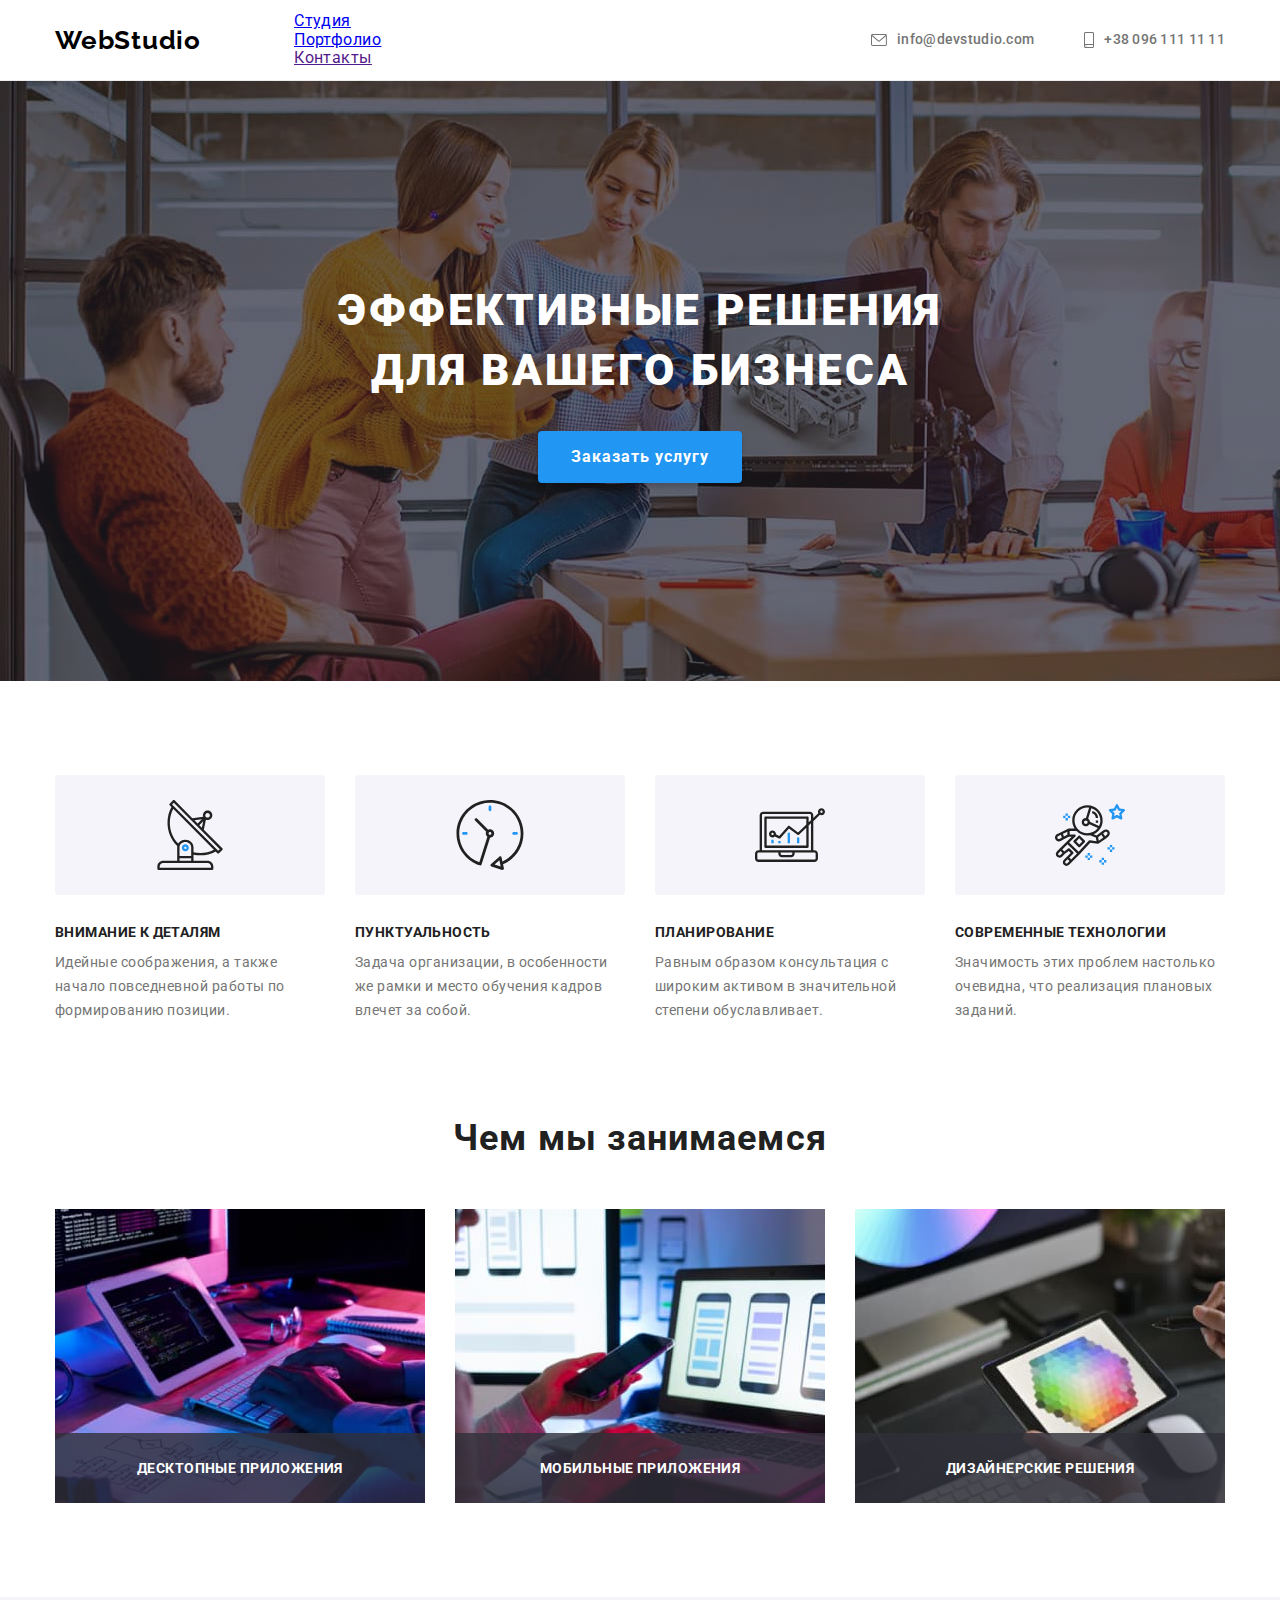
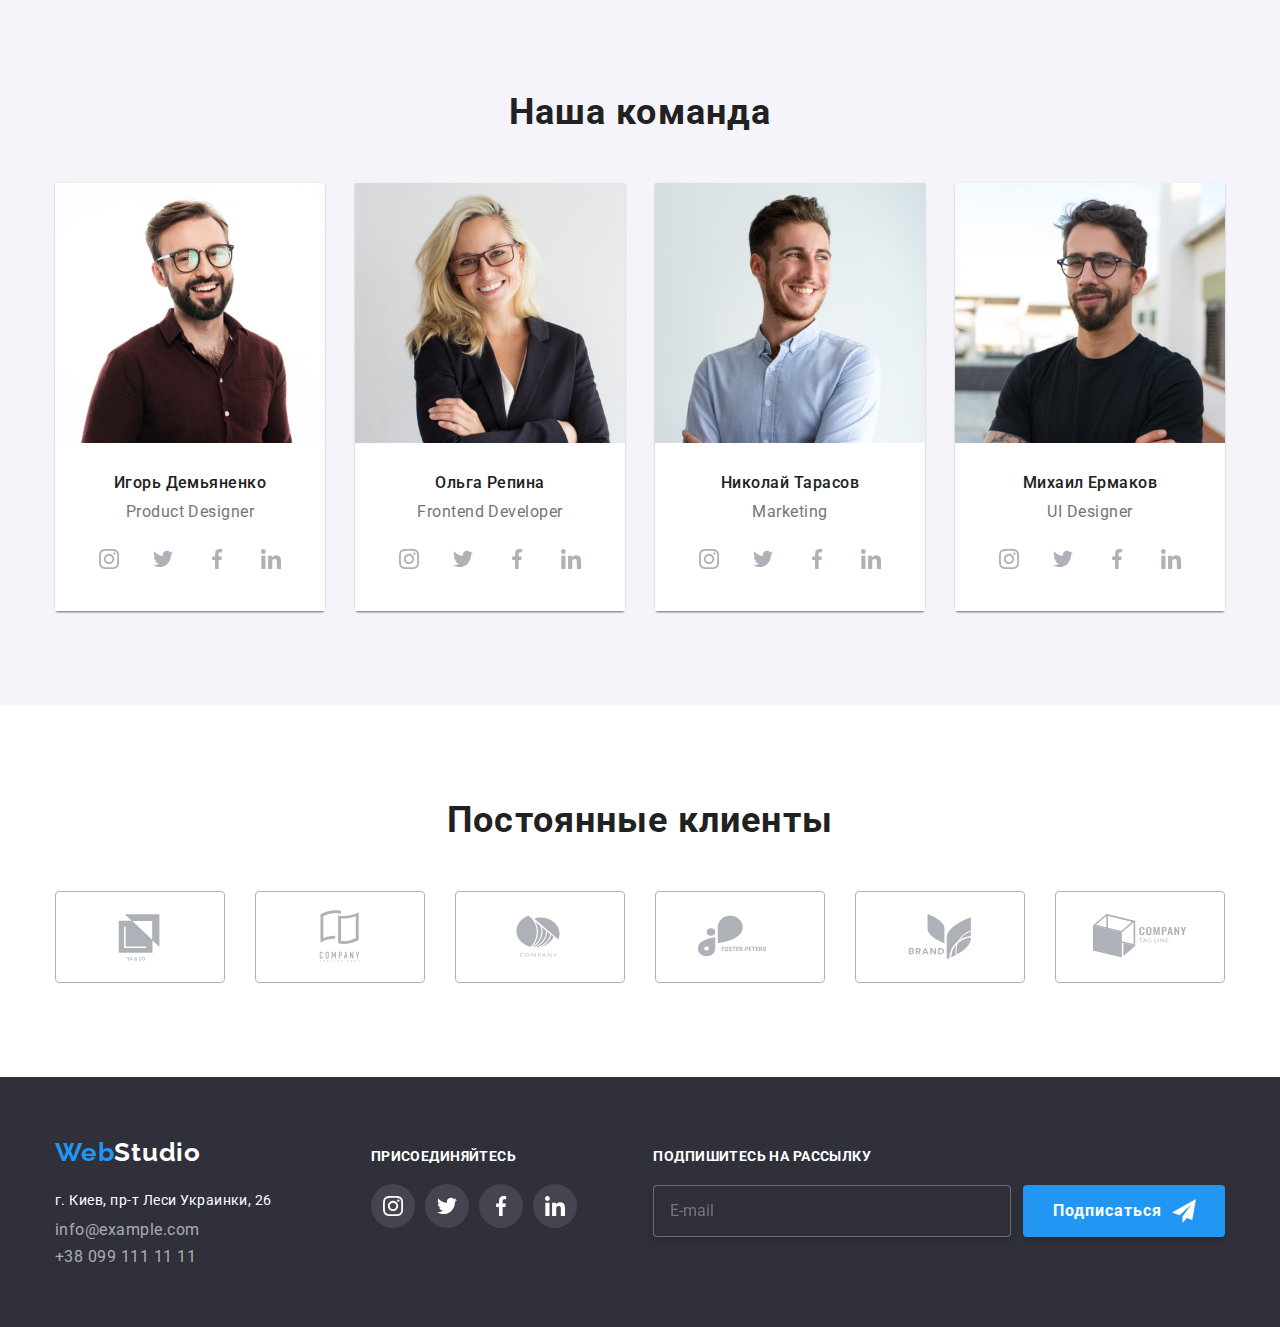
==== index.html @ 75024918 "adds BEM" ====
<!DOCTYPE html>
<html lang="ru">
<head>
    <meta charset="UTF-8">
    <meta http-equiv="X-UA-Compatible" content="IE=edge">
    <meta name="viewport" content="width=device-width, initial-scale=1.0">
    <title>Студия</title>
    <link rel="preconnect" href="https://fonts.gstatic.com">
    <link href="https://fonts.googleapis.com/css2?family=Raleway:wght@700&family=Roboto:wght@400;500;700;900&display=swap"
        rel="stylesheet">
    <link rel="stylesheet" href="https://cdnjs.cloudflare.com/ajax/libs/modern-normalize/1.0.0/modern-normalize.min.css">
    <link rel="stylesheet" href="./css/styles.css">
</head>
<body>
    <!--Header Section-->
    <header class="page-header"> 
        <div class="container page-header__content">
            <nav class="page-header__nav">
                <a href="/index.html" class="logo logo__text--black">Web<span class="page-header__logo">Studio</span></a>
                <ul class="list">
                    <li class="item">
                        <a href="./index.html" class="link current pseudo">Студия</a>
                    </li>
                    <li class="item">
                        <a href="./portfolio.html" class="link">Портфолио</a>
                    </li>
                    <li class="item">
                        <a href="" class="link">Контакты</a>
                    </li>
                </ul>
            </nav>
        
            <ul class="contact-list list">
                <li class="item">
                    <a href="mailto:info@devstudio.com" class="link email current">
                    <svg class="icon" width="16" height="12">
                        <use href="./images/icons/icons.svg#icon-envelope"></use>
                         </svg> info@devstudio.com</a></li>
                <li class="item"><a href="tel:+380961111111" class="link tel">
                    <svg class="icon" width="10" height="16">
                        <use href="./images/icons/icons.svg#icon-smartphone"></use>
                    </svg>+38 096 111 11 11</a></li>
            </ul>
        </div>
    </header>

    <!--Main content-->
    <main>
        <!--Hero Section-->
        <section class="hero">
            <div class="container">
                <h1 class="hero-title">Эффективные решения для вашего бизнеса</h1>
                <button data-modal-open type="button" class="button primary">Заказать услугу</button>
            </div>
        </section>

        <!--Features Section-->
        <section class="section">
            <div class="container">
            <h2 class="visually-hidden">Преимущества компании</h2>
                <ul class="list feature-list">
                    <li class="item">
                        <div class="icon-thumb">
                            <svg width="70" height="70">
                                <use href="./images/icons/icons.svg#icon-antenna"></use>
                            </svg>
                        </div>
                        <div class="feauture-description">
                            <h3 class="section-title feature">Внимание к деталям</h3>
                            <p class="review">Идейные соображения, а также начало повседневной работы по формированию позиции.</p>
                        </div>
                    </li>

                    <li class="item">
                        <div class="icon-thumb">
                            <svg width="70" height="70">
                                <use href="./images/icons/icons.svg#icon-clock"></use>
                            </svg>
                        </div>
                        <div class="feauture-description">
                        <h3 class="section-title feature">Пунктуальность</h3>
                        <p class="review">Задача организации, в особенности же рамки и место обучения кадров влечет за собой.</p>
                        </div>
                    </li>

                    <li class="item  ">
                        <div class="icon-thumb">
                            <svg width="70" height="70">
                                <use href="./images/icons/icons.svg#icon-diagram"></use>
                            </svg>
                        </div>
                        <div class="feauture-description">
                        <h3 class="section-title feature">Планирование</h3>
                        <p class="review">Равным образом консультация с широким активом в значительной степени обуславливает.</p>
                        </div>
                    </li>

                    <li class="item">
                        <div class="icon-thumb">
                            <svg width="70" height="70">
                                <use href="./images/icons/icons.svg#icon-astronaut"></use>
                            </svg>
                        </div>
                        <div class="feauture-description">
                        <h3 class="section-title feature">Современные технологии</h3>
                        <p class="review">Значимость этих проблем настолько очевидна, что реализация плановых заданий.</p>
                        </div>
                    </li>
                </ul>
            </div>
        </section>

         <!--Section - Чем мы занимаемся-->
        <section class="section section-no-padding">
            <div class="container">
            <h2 class="section-title second">Чем мы занимаемся</h2>
            <ul class="list work-list">

                <li class="picture work-list-thumb">
                   
                        <img src="./images/box1.jpg" alt="Ноутбук" width="370" height="294">
                        <p class="work-list-text">Десктопные приложения</p>
                                       
                </li>

                <li class="picture work-list-thumb">
                        <img src="./images/box2.jpg" alt="Телефон" width="370" height="294">
                        <p class="work-list-text">Мобильные приложения</p>
                </li>

                <li class="picture work-list-thumb">
                        <img src="./images/box3.jpg" alt="Планшет" width="370" height="294">
                        <p class="work-list-text">Дизайнерские решения</p>      
                </li>
            </ul>
            </div>
        </section>

        <!--Section - Наша команда --> 
        <section class="section section-team">
            <div class="container">
            <h2 class="section-title second">Наша команда</h2>
            <ul class="list team-list">
                <li class="item">
                    <img src="./images/img-pr-designer.jpg" alt="Продакт дизайнер" width="270" height="260">
                    <div class="team-card"> 
                        <h3 class="section-title member">Игорь Демьяненко</h3>
                        <p class="occupation-title">Product Designer</p>
                        <ul class="icons-list">
                            <li class="item">
                                <a href="" class="icon-link team-icon">
                                    <svg class="social-icon" width="20" height="20">
                                        <use href="./images/icons/icons.svg#icon-instagram"></use>
                                    </svg>
                                </a>
                            </li>
                            <li class="item">
                                <a href="" class="icon-link team-icon">
                                    <svg class="social-icon" width="20" height="20">
                                        <use href="./images/icons/icons.svg#icon-twitter"></use>
                                    </svg>
                                </a>
                            </li>
                            <li class="item">
                                <a href="" class="icon-link team-icon">
                                    <svg class="social-icon" width="20" height="20">
                                        <use href="./images/icons/icons.svg#icon-facebook"></use>
                                    </svg>
                                </a>
                            </li>
                            <li class="item">
                                <a href="" class="icon-link team-icon">
                                    <svg class="social-icon" width="20" height="20">
                                        <use href="./images/icons/icons.svg#icon-linkedin"></use>
                                    </svg>
                                </a>
                            </li>
                        </ul>
                    </div>
                </li>

                <li class="item">
                    <img src="./images/img-fr-developer.jpg" alt="Фронтенд разработчик" width="270" height="260">
                    <div class="team-card">
                    <h3 class="section-title member">Ольга Репина</h3>
                    <p class="occupation-title">Frontend Developer</p>
                    <ul class="icons-list">
                        <li class="item">
                            <a href="" class="icon-link team-icon">
                                <svg class="social-icon" width="20" height="20">
                                    <use href="./images/icons/icons.svg#icon-instagram"></use>
                                </svg>
                            </a>
                        </li>
                        <li class="item">
                            <a href="" class="icon-link team-icon">
                                <svg class="social-icon" width="20" height="20">
                                    <use href="./images/icons/icons.svg#icon-twitter"></use>
                                </svg>
                            </a>
                        </li>
                        <li class="item">
                            <a href="" class="icon-link team-icon">
                                <svg class="social-icon" width="20" height="20">
                                    <use href="./images/icons/icons.svg#icon-facebook"></use>
                                </svg>
                            </a>
                        </li>
                        <li class="item">
                            <a href="" class="icon-link team-icon">
                                <svg class="social-icon" width="20" height="20">
                                    <use href="./images/icons/icons.svg#icon-linkedin"></use>
                                </svg>
                            </a>
                        </li>
                    </ul>
                    </div>
                </li>

                <li class="item">
                    <img src="./images/img-marketing.jpg" alt="Маркетолог" width="270" height="260">
                    <div class="team-card">
                    <h3 class="section-title member">Николай Тарасов</h3>
                    <p class="occupation-title">Marketing</p>
                    <ul class="icons-list">
                        <li class="item">
                            <a href="" class="icon-link team-icon">
                                <svg class="social-icon" width="20" height="20">
                                    <use href="./images/icons/icons.svg#icon-instagram"></use>
                                </svg>
                            </a>
                        </li>
                        <li class="item">
                            <a href="" class="icon-link team-icon">
                                <svg class="social-icon" width="20" height="20">
                                    <use href="./images/icons/icons.svg#icon-twitter"></use>
                                </svg>
                            </a>
                        </li>
                        <li class="item">
                            <a href="" class="icon-link team-icon">
                                <svg class="social-icon" width="20" height="20">
                                    <use href="./images/icons/icons.svg#icon-facebook"></use>
                                </svg>
                            </a>
                        </li>
                        <li class="item">
                            <a href="" class="icon-link team-icon">
                                <svg class="social-icon" width="20" height="20">
                                    <use href="./images/icons/icons.svg#icon-linkedin"></use>
                                </svg>
                            </a>
                        </li>
                    </ul>
                    </div>
                </li>

                <li class="item">
                    <img src="./images/img-ui-designer.jpg" alt="Дизайнер интерфейса" width="270" height="260">
                    <div class="team-card">
                    <h3 class="section-title member">Михаил Ермаков</h3>
                    <p class="occupation-title">UI Designer</p>
                    <ul class="icons-list">
                        <li class="item">
                            <a href="" class="icon-link team-icon">
                                <svg class="social-icon" width="20" height="20">
                                    <use href="./images/icons/icons.svg#icon-instagram"></use>
                                </svg>
                            </a>
                        </li>
                        <li class="item">
                            <a href="" class="icon-link team-icon">
                                <svg class="social-icon" width="20" height="20">
                                    <use href="./images/icons/icons.svg#icon-twitter"></use>
                                </svg>
                            </a>
                        </li>
                        <li class="item">
                            <a href="" class="icon-link team-icon">
                                <svg class="social-icon" width="20" height="20">
                                    <use href="./images/icons/icons.svg#icon-facebook"></use>
                                </svg>
                            </a>
                        </li>
                        <li class="item">
                            <a href="" class="icon-link team-icon">
                                <svg class="social-icon" width="20" height="20">
                                    <use href="./images/icons/icons.svg#icon-linkedin"></use>
                                </svg>
                            </a>
                        </li>
                    </ul>
                    </div>
                </li>
            </ul>
            </div>
        </section>

        <!-- Section - Постоянные клиенты -->

        <section class="section">
            <div class="container">
                <h2 class="section-title second">Постоянные клиенты</h2>
                <ul class="clients-list">
                    <li class="item">
                        <a href="" class="link">
                            <svg class="" width="106" height="60">
                                <use href="./images/icons/icons.svg#icon-logo-1"></use>
                            </svg>
                        </a>
                    </li>

                    <li class="item">
                        <a href="" class="link">
                            <svg class="" width="106" height="60">
                                <use href="./images/icons/icons.svg#icon-logo-2"></use>
                            </svg>
                        </a>
                    </li>

                    <li class="item">
                        <a href="" class="link">
                            <svg class="" width="106" height="60">
                                <use href="./images/icons/icons.svg#icon-logo-3"></use>
                            </svg>
                        </a>
                    </li>

                    <li class="item">
                        <a href="" class="link">
                            <svg class="" width="106" height="60">
                                <use href="./images/icons/icons.svg#icon-logo-4"></use>
                            </svg>
                        </a>
                    </li>

                    <li class="item">
                        <a href="" class="link">
                            <svg class="" width="106" height="60">
                                <use href="./images/icons/icons.svg#icon-logo-5"></use>
                            </svg>
                        </a>
                    </li>

                    <li class="item">
                        <a href="" class="link">
                            <svg class="" width="106" height="60">
                                <use href="./images/icons/icons.svg#icon-logo-6"></use>
                            </svg>
                        </a>
                    </li>

                </ul>

            </div>
               
        </section>
    </main>

    <!--Футер-->
    <footer class="footer">
        <div class="container footer-box">
            <div>
        <a href="/index.html" class="logo">Web<span class="logo-footer">Studio</span></a>
    <!--Address-->
    <address class="address">
        <p class="address-text">г. Киев, пр-т Леси Украинки, 26</p>
        <ul class="address-list list">
          <li class="margin"><a href="mailto:info@example.com" class="link">info@example.com</a></li>
          <li><a href="tel:+38099111111" class="link">+38 099 111 11 11</a></li>
        </ul>
    </address>
             </div>
        <div class="footer-icons">
            <p class="text">присоединяйтесь</p>
            <ul class="icons-list">
                <li class="item">
                    <a href="" class="icon-link footer-icon">
                        <svg class="social-icon" width="20" height="20">
                            <use href="./images/icons/icons.svg#icon-instagram"></use>
                        </svg>
                    </a>
                </li>
                <li class="item">
                    <a href="" class="icon-link footer-icon">
                        <svg class="social-icon" width="20" height="20">
                            <use href="./images/icons/icons.svg#icon-twitter"></use>
                        </svg>
                    </a>
                </li>
                <li class="item">
                    <a href="" class="icon-link footer-icon">
                        <svg class="social-icon" width="20" height="20">
                            <use href="./images/icons/icons.svg#icon-facebook"></use>
                        </svg>
                    </a>
                </li>
                <li class="item">
                    <a href="" class="icon-link footer-icon">
                        <svg class="social-icon" width="20" height="20">
                            <use href="./images/icons/icons.svg#icon-linkedin"></use>
                        </svg>
                    </a>
                </li>
            </ul>
        </div>
        <div class="footer-form-box">
            <b class="title">Подпишитесь на рассылку</b>
            <div class="footer-form-field">
                <input type="email" name="email" id="email" placeholder="E-mail">
                
                <button type="submit" class="button btn-footer">Подписаться</button>
            </div>
        </div>
    </div>
    </footer>
    
    <!-- BACKDROP - Модальне вікно-->
        <div class="backdrop is-hidden" data-modal>
            <div class="modal">
                <!-- CLOSE- BUTTON -->
                <button data-modal-close class="btn-icon">
                <svg class="cross-icon" width="11" height="11">
                    <use href="./images/icons/icons.svg#icon-cross"></use>
                </svg>
                </button>

                <!-- FORM -->
                <form class="form">
                    <b class="form-title">Оставьте свои данные, мы вам перезвоним</b>
                    <div class="form-field">
                        <label class="form-label" for="name">Имя</label>
                        <input type="text" name="name" id="name" required minlength="3">
                        <svg class="form-icon" width="18" height="18">
                            <use href="./images/icons/icons.svg#icon-person-black"></use>
                        </svg>
                    </div>
                    <div class="form-field">
                        <label for="tel">Телефон</label>
                        <input type="tel" name="tel" id="tel" required>
                        <svg class="form-icon" width="18" height="18">
                            <use href="./images/icons/icons.svg#icon-phone-black"></use>
                        </svg>
                    </div>
                    <div class="form-field">
                        <label for="mail">Почта</label>
                        <input type="email" name="mail" id="mail">
                        <svg class="form-icon" width="18" height="18">
                            <use href="./images/icons/icons.svg#icon-email-black"></use>
                        </svg>
                    </div>
                    <div class="textarea-field">
                        <label for="comment">Комментарий</label>
                        <textarea name="comment" id="comment" cols="30" rows="10" placeholder="Введите текст"></textarea>
                    </div>
    
                        <label for="policy" class="policy-field">
                            <input class="check-input" type="checkbox" name="policy" id="policy">
                            <span class="icon"></span>
                            Соглашаюсь с рассылкой и принимаю<a href="" class="policy-link">Условия договора</a>
                        </label>
                    
                    <button type="submit" class="button form-button">Отправить</button>
                </form>
              
            </div>
        </div>
        
        <script src="./js/modal.js"></script>
</body>
</html>
---- css/styles.css ----
:root {
  --primary-text-color: #757575;
  --title-text-color: #212121;
  --accent-color: #2196f3;
  --primary-black-color: #000000;
  --primary-white-color: #ffffff;
  --address-link-color: rgba(255, 255, 255, 0.6);
  --hero-footer-bgr-color: #2f303a;
  --button-bgr-color: #f5f4fa;
  --header-line-color: #ececec;
  --border-color: #eeeeee;
  --social-icons-color: #afb1b8;
  --footer-icons-bgr: rgba(255, 255, 255, 0.1);
  --modal-button-hover: #188ce8;
  --textarea-color: rgba(117, 117, 117, 0.5);
  --input-textarea-border: rgba(33, 33, 33, 0.2);
  --button-shadow: rgba(0, 0, 0, 0.15);
  --card-set-gap: 30px;
  --time-cubic: 250ms cubic-bezier(0.4, 0, 0.2, 1);
}

/* УТИЛИТЫ */
.list {
  padding: 0;
  margin: 0;
  list-style: none;
}

h1,
h2,
h3,
h4,
h5,
h6,
p {
  margin: 0;
}

body {
  background-color: var(--primary-white-color);
  color: var(--primary-text-color);

  font-family: Roboto, sans-serif;
  letter-spacing: 0.03em;
}

.container {
  width: 1200px;
  padding-left: 15px;
  padding-right: 15px;
  margin: 0 auto;
}

/* СЕКЦИИ */

.section {
  padding-top: 94px;
  padding-bottom: 94px;
}

.section-title {
  color: var(--title-text-color);
  letter-spacing: 0.03em;
}
.section-title.second {
  font-size: 36px;
  line-height: 1.17;
  text-align: center;
  margin-bottom: 50px;
}

/* SOCIAL ICONS GENERAL */
.icons-list {
  list-style: none;
  padding: 0;
  margin: 0;

  display: flex;
  width: 206px;
  justify-content: center;
  text-align: center;
}

.icons-list .item {
  width: 44px;
  height: 44px;
}
.icons-list .item:not(:last-child) {
  margin-right: 10px;
}

.icon-link {
  text-decoration: none;
  display: flex;
  width: 100%;
  height: 100%;
  border-radius: 50%;
  align-items: center;
  justify-content: center;
}

/* СЕКЦИЯ HEADER */
.page-header {
  border-bottom: 1px solid var(--header-line-color);
}

.page-header__content {
  display: flex;
  justify-content: space-between;
  align-items: center;
  background-color: var(--primary-white-color);
}

/* LOGO */
.logo {
  color: var(--accent-color);
  font-family: Raleway, sans-serif;
  font-style: normal;
  font-weight: 700;
  font-size: 26px;
  line-height: 1.19;
  letter-spacing: 0.03em;
  text-decoration: none;

  margin-right: 93px;

  transition: color var(--time-cubic);
}
.page-header__logo {
  padding-top: 24px;
  padding-bottom: 25px;
}

.logo__text--black {
  color: var(--primary-black-color);

  transition: color var(--time-cubic);
}
.logo:hover,
.logo:focus,
.logo__text--black:hover,
.logo__text--black:focus {
  color: var(--accent-color);
}

/* СЕКЦИЯ SITE NAVIGATION */

.page-header__nav {
  display: flex;
  align-items: center;
}
.site-nav__item:not(:last-child) {
  margin-right: 50px;
}
.site-nav__link {
  display: block;
  padding-top: 32px;
  padding-bottom: 32px;
  color: var(--title-text-color);
  font-style: normal;
  font-weight: 500;
  font-size: 14px;
  line-height: 1.14;
  letter-spacing: 0.02em;
  text-decoration: none;

  transition: color var(--time-cubic);
}

.site-nav__link:hover,
.site-nav__link:focus {
  color: var(--accent-color);
}

.site-nav__link--current {
  position: relative;
  color: var(--accent-color);
}

.page-header__pseudo::after {
  content: '';
  position: absolute;
  background-image: url(../images/icons/hover.svg);
  width: 100%;
  height: 4px;
  left: 0;
  bottom: 0;
  background-size: cover;
  background-repeat: no-repeat;
  border-radius: 2px;
}

/* CONTACTS */
.contact-list {
  display: flex;
  align-items: center;
}
.contact-list .item:not(:last-child) {
  margin-right: 50px;
  margin-left: auto;
}
.contact-list .link {
  display: flex;
  align-items: center;

  padding-top: 32px;
  padding-bottom: 32px;
}

.contact-list .tel,
.contact-list .email {
  color: inherit;

  font-weight: 500;
  font-size: 14px;
  line-height: 1.14;
  letter-spacing: 0.02em;
  text-decoration: none;

  transition: color var(--time-cubic);
}
.icon {
  fill: currentColor;
  margin-right: 10px;
}

.email:hover,
.email:focus,
.email:active,
.tel:hover,
.tel:focus {
  color: var(--accent-color);
}

/* MAIN CONTENT PAGE */
/* HERO */
.hero {
  max-width: 1600px;
  height: 600px;

  margin-right: auto;
  margin-left: auto;
  padding-top: 200px;
  padding-bottom: 200px;

  background-color: var(--hero-footer-bgr-color);
  background-image: linear-gradient(to right, rgba(47, 48, 58, 0.4), rgba(47, 48, 58, 0.4)),
    url('../images/hero-img.jpg');
  background-size: cover;
}

.hero-title {
  max-width: 696px;
  margin-top: 0;
  margin-bottom: 30px;
  margin-left: auto;
  margin-right: auto;

  color: var(--primary-white-color);
  font-weight: 900;
  font-size: 44px;
  line-height: 1.36;

  text-align: center;
  letter-spacing: 0.06em;
  text-transform: uppercase;
}

.button {
  color: var(--title-text-color);
  background-color: var(--button-bgr-color);

  font-family: Roboto, sans-serif;
  font-size: 16px;
  text-align: center;

  border: 1px solid transparent;
  border-radius: 4px;
  cursor: pointer;

  margin: 0 auto;

  transition: color var(--time-cubic), background-color var(--time-cubic);
}

.button:hover,
.button:focus,
.button:active {
  color: var(--primary-white-color);
  background-color: var(--accent-color);
}

.button.primary {
  background-color: var(--accent-color);
  color: var(--primary-white-color);
  font-weight: 700;
  line-height: 1.87;
  letter-spacing: 0.06em;
  display: block;

  min-width: 200px;
  padding: 10px 32px;
  box-sizing: border-box;
  box-shadow: 0px 4px 4px var(--button-shadow);
}

/* FEATURE SECTION */
.visually-hidden {
  position: absolute;
  width: 1px;
  height: 1px;
  margin: -1px;
  border: 0;
  padding: 0;

  white-space: nowrap;
  clip-path: inset(100%);
  clip: rect(0 0 0 0);
  overflow: hidden;
}
.feauture-description {
  margin-top: var(--card-set-gap);
}

.feature-list {
  display: flex;
}
.feature-list > .item {
  flex-basis: calc((100%-90px) / 4);
}

.feature-list .item:not(:last-child) {
  margin-right: 30px;
}

.section-title.feature {
  margin-bottom: 10px;

  font-size: 14px;
  line-height: 1.14;
  text-transform: uppercase;
}
.review {
  font-size: 14px;
  line-height: 1.71;
}
/* Иконки */
.feature-list .icon-thumb {
  display: flex;
  justify-content: center;
  align-items: center;

  width: 270px;
  height: 120px;

  background: var(--button-bgr-color);
  border-radius: 4px;
}

/* СЕКЦИЯ - ЧЕМ МЫ ЗАНИМАЕМСЯ */
.section-no-padding {
  padding-top: 0;
}
.work-list {
  display: flex;
}
.work-list img {
  display: block;
}
.work-list > .picture:not(:last-child) {
  margin-right: var(--card-set-gap);
}

/* Позиціонування на img */
.work-list-thumb {
  position: relative;

  width: 370px;
  height: auto;

  display: flex;
}
.work-list-text {
  position: absolute;
  bottom: 0;
  padding-top: 27px;
  padding-bottom: 27px;

  width: 100%;
  display: flex;
  justify-content: center;
  align-items: center;
  text-align: center;

  font-weight: 700;
  font-size: 14px;
  line-height: 1.142;
  letter-spacing: 0.03em;
  text-transform: uppercase;
  background-color: rgba(47, 48, 58, 0.8);
  color: var(--primary-white-color);
}

/* СЕКЦИЯ НАША КОМАНДА */
.section-team {
  background-color: var(--button-bgr-color);
}
.team-list {
  display: flex;
}
.team-list > .item {
  width: calc((100%-90px) / 4);

  box-shadow: 0px 1px 3px rgba(0, 0, 0, 0.12), 0px 1px 1px rgba(0, 0, 0, 0.14),
    0px 2px 1px rgba(0, 0, 0, 0.2);
  border-radius: 0px 0px 4px 4px;
}

.team-card {
  padding-top: var(--card-set-gap);
  padding-bottom: var(--card-set-gap);
  padding-left: 32px;
  padding-right: 32px;

  background-color: var(--primary-white-color);
}
.team-list {
  /* background-color: var(--primary-white-color); */
}
.team-list > .item:not(:last-child) {
  margin-right: var(--card-set-gap);
}

.team-list img {
  display: block;
}

.section-title.member {
  font-weight: 500;
  font-size: 16px;
  line-height: 1.187;
  text-align: center;
  margin-bottom: 10px;
}

.occupation-title {
  font-size: 16px;
  line-height: 1.187;
  text-align: center;
  margin-bottom: 16px;
}

/* Иконки */
.team-icon {
  background-color: var(--primary-white-color);
  color: var(--social-icons-color);
}

.social-icon {
  fill: currentColor;
}

.icon-link {
  transition: color var(--time-cubic), background-color var(--time-cubic);
}
.icon-link:hover,
.icon-link:focus {
  background-color: var(--accent-color);
  color: var(--primary-white-color);
}

/* СЕКЦИЯ ПОСТОЯННЫЕ КЛИЕНТИ  */

.clients-list {
  list-style: none;
  padding: 0;
  margin: 0;
  display: flex;
  justify-content: center;
}
.clients-list .item {
  width: 170px;
  height: 92px;

  color: var(--social-icons-color);
}
.clients-list .item:not(:last-child) {
  margin-right: var(--card-set-gap);
}
.clients-list .link {
  display: flex;
  justify-content: center;
  align-items: center;

  width: 100%;
  height: 100%;

  fill: var(--social-icons-color);

  border: 1px solid var(--social-icons-color);
  border-radius: 4px;

  transition: fill var(--time-cubic), border var(--time-cubic);
}
.clients-list .link:hover,
.clients-list .link:focus {
  fill: var(--accent-color);
  border: 1px solid var(--accent-color);
}

/* FOOTER */
.footer {
  padding-top: 60px;
  padding-bottom: 60px;

  background-color: var(--hero-footer-bgr-color);
}

.footer-box {
  display: flex;
  align-items: baseline;
  justify-content: space-between;
}

.logo-footer {
  color: var(--primary-white-color);

  transition: color var(--time-cubic);
}
.logo-footer:hover,
.logo-footer:focus {
  color: var(--accent-color);
}

.address {
  margin-top: 20px;

  font-style: inherit;
  font-weight: 400;
}
.address-text {
  margin-bottom: 9px;

  color: var(--primary-white-color);
  font-size: 14px;
  line-height: 24px;
}
.address-list > .margin {
  margin-bottom: 9px;
}
.address-list .link {
  color: var(--address-link-color);
  text-decoration: none;

  transition: color var(--time-cubic);
}
.address-list .link:hover,
.address-list .link:focus {
  color: var(--accent-color);
}

/* Иконки */

.footer-icons .text {
  margin-bottom: 20px;
  font-family: inherit;
  font-style: inherit;
  font-weight: 700;
  font-size: 14px;
  line-height: 1.143;
  letter-spacing: 0.03em;
  text-transform: uppercase;

  color: var(--primary-white-color);
}
.icons-list .footer-icon {
  background-color: var(--footer-icons-bgr);
  color: var(--primary-white-color);
}

.social-icon {
  fill: currentColor;
}
.icon-link:hover,
.icon-link:focus {
  background-color: var(--accent-color);
  color: var(--primary-white-color);
}

/* FORM FOOTER*/
.footer-form-box {
  display: flex;
  flex-direction: column;
}

.footer-form-field {
  display: flex;
}

.footer-form-box .title {
  margin-bottom: 20px;

  font-weight: 700;
  font-size: 14px;
  line-height: 1.14;
  letter-spacing: 0.03em;
  text-transform: uppercase;

  color: var(--primary-white-color);
}
.footer-form-field input {
  width: 358px;
  padding-top: 15px;
  padding-bottom: 15px;
  padding-left: 16px;
  margin-right: 12px;

  border: 1px solid rgba(255, 255, 255, 0.3);
  box-sizing: border-box;
  filter: drop-shadow(0px 4px 4px var(--button-shadow));
  border-radius: 4px;

  background-color: var(--hero-footer-bgr-color);
  color: var(--primary-white-color);
}

.btn-footer {
  min-width: 200px;
  padding: 10px 28px 10px 29px;
  align-self: center;

  display: flex;
  align-items: center;

  background: var(--accent-color);
  box-shadow: 0px 4px 4px var(--button-shadow);

  font-weight: 700;
  line-height: 1.875;
  /* identical to box height, or 187% */
  letter-spacing: 0.06em;

  color: var(--primary-white-color);
}

.btn-footer::after {
  content: '';
  display: inline-block;
  width: 24px;
  height: 24px;

  margin-left: 10px;

  background-image: url(../images/icons/icon-send.svg);
}

/* Modal window */
.backdrop {
  position: fixed;
  top: 0;
  left: 0;

  width: 100%;
  height: 100%;

  background: rgba(0, 0, 0, 0.2);

  transition: opacity var(--time-cubic), visibility var(--time-cubic);
}

.backdrop.is-hidden {
  visibility: hidden;
  opacity: 0;
  pointer-events: none;

  transition: opacity var(--time-cubic), visibility var(--time-cubic);
}

.backdrop.is-hidden .modal {
  transform: translate(-50%, -50%) scale(0.9);
  transition: transform var(--time-cubic);
}
.modal {
  position: absolute;
  top: 50%;
  left: 50%;

  min-height: 581px;
  min-width: 528px;
  padding: 40px;

  background: var(--primary-white-color);
  box-shadow: 0px 1px 3px rgba(0, 0, 0, 0.12), 0px 1px 1px rgba(0, 0, 0, 0.14),
    0px 2px 1px rgba(0, 0, 0, 0.2);
  border-radius: 4px;

  transform: translate(-50%, -50%) scale(1);
  transition: transform var(--time-cubic);
}

.btn-icon {
  position: absolute;
  right: 14px;
  top: 14px;

  display: flex;
  align-items: center;
  justify-content: center;
  padding: 6px;

  width: 30px;
  height: 30px;
  border-radius: 50%;
  border: 1px solid rgba(0, 0, 0, 0.1);

  background-color: var(--primary-white-color);
  color: var(--primary-black-color);

  cursor: pointer;

  transition: color var(--time-cubic);
}
.btn-icon:hover,
.btn-icon:focus {
  color: var(--accent-color);
}
.cross-icon {
  fill: currentColor;
}

/* ФОРМА В МОДАЛЦІ */
.form {
  width: 448px;
}
.form-title {
  display: inline-block;
  margin-bottom: 12px;

  font-size: 20px;
  line-height: 1.15;
  text-align: center;
  letter-spacing: 0.03em;

  color: var(--title-text-color);
}
.form-field {
  position: relative;
  display: flex;
  flex-direction: column;
  margin-bottom: 10px;
}

.form label {
  margin-bottom: 4px;

  font-size: 12px;
  line-height: 1.166;
  /* identical to box height */

  letter-spacing: 0.01em;

  color: var(--primary-text-color);
}
.form input {
  padding: 11px 0 11px 42px;
  border: 1px solid var(--input-textarea-border);
  border-radius: 4px;

  transition: border-color var(--time-cubic);
}

.form-field input:focus,
.textarea-field textarea:focus {
  outline: none;
  border-color: var(--accent-color);
}

.form-field:focus-within > .form-icon {
  fill: var(--accent-color);
}
.form .form-icon {
  position: absolute;
  top: 50%;
  left: 12px;

  transition: fill var(--time-cubic);
}

/* FORM TEXTAREA */
.form .textarea-field {
  display: flex;
  flex-direction: column;
}
.form textarea {
  resize: none;
  padding: 12px 16px;
  margin-bottom: 20px;

  border: 1px solid var(--input-textarea-border);
  border-radius: 4px;

  transition: border-color var(--time-cubic);
}
.textarea-field textarea::placeholder {
  font-size: 12px;
  line-height: 1.166;
  letter-spacing: 0.01em;
  color: var(--textarea-color);
}
/* FORM CHECKBOX POLICY*/
.form .policy-field {
  display: inline-flex;
  flex-direction: row;
  align-items: center;
  justify-content: center;
  margin-bottom: 30px;

  font-size: 14px;
  line-height: 1.71;
  /* identical to box height, or 171% */
  letter-spacing: 0.03em;

  cursor: pointer;

  color: var(--primary-text-color);
}

/* checkbox mark */
.policy-field .icon {
  width: 16px;
  height: 15px;
  border: 1px solid var(--title-text-color);
  border-radius: 2px;

  transition: border-color var(--time-cubic), background-color var(--time-cubic);
}

.policy-field .check-input {
  position: absolute;
  width: 1px;
  height: 1px;
  margin: -1px;
  border: 0;
  padding: 0;

  white-space: nowrap;
  clip-path: inset(100%);
  clip: rect(0 0 0 0);
  overflow: hidden;
}
.check-input:checked + .icon {
  background-color: var(--accent-color);
  background-image: url(../images/icons/icon-check.svg);
  background-size: contain;
  background-origin: border-box;
  border-color: transparent;
}

.policy-field:focus-within > .icon {
  border-color: var(--accent-color);
}

.form .policy-link {
  color: var(--accent-color);
  margin-left: 4px;
}

/* FORM BUTTON */
.form .form-button {
  display: flex;
  min-width: 200px;
  padding: 10px 55px 10px 56px;

  box-shadow: 0px 4px 4px var(--button-shadow);

  background-color: var(--accent-color);
  color: var(--primary-white-color);

  font-weight: 700;
  font-size: 16px;
  line-height: 1.87;
  /* identical to box height, or 187% */

  letter-spacing: 0.06em;

  transition: background-color var(--time-cubic);
}

.form-button:hover,
.form-button:focus {
  background-color: var(--modal-button-hover);
}

/*  PAGE ПОРТФОЛИО*/

/* BUTTON-FILTERS */
.filter-buttons {
  min-width: 611px;
  display: flex;
  justify-content: center;

  margin-bottom: 50px;
}
.filter-buttons > .margin:not(:last-child) {
  margin-right: 8px;
}
.filter-buttons .accent {
  background-color: var(--accent-color);
  color: var(--primary-white-color);
}

.button.secondary {
  padding: 6px 22px;

  font-weight: 500;
  line-height: 1.62;
  letter-spacing: 0.03em;

  transition: color var(--time-cubic), background-color var(--time-cubic),
    box-shadow var(--time-cubic);
}

.filter-buttons .secondary:hover,
.filter-buttons .secondary:focus {
  color: var(--primary-white-color);
  background-color: var(--accent-color);

  box-shadow: 0px 3px 1px rgba(0, 0, 0, 0.1), 0px 1px 2px rgba(0, 0, 0, 0.08),
    0px 2px 2px rgba(0, 0, 0, 0.12);
}

/* PORTFOLIO CARDS */
.card .card-link {
  text-decoration: none;
  display: block;

  width: 370px;
  height: 100%;

  transition: box-shadow var(--time-cubic);
}

.card {
  background: var(--primary-white-color);
}

.cards-set img {
  display: block;
  max-width: 100%;
  height: auto;
}
.cards-set {
  display: flex;
  flex-wrap: wrap;

  margin-top: calc(-1 * var(--card-set-gap));
  margin-left: calc(-1 * var(--card-set-gap));
}

.cards-set > .card {
  margin-top: var(--card-set-gap);
  margin-left: var(--card-set-gap);
  flex-basis: calc(100% / 3) - var(--card-set-gap);
}
.card-box {
  padding: 20px 24px;

  border: 1px solid var(--border-color);
}
.card-title {
  margin-bottom: 4px;
  color: var(--title-text-color);
  font-size: 18px;
  line-height: 2;
  letter-spacing: 0.06em;
}
.card .description {
  font-size: 16px;
  line-height: 1.87;
  color: var(--primary-text-color);
}
.cards-set .card-link:hover,
.cards-set .card-link:focus {
  box-shadow: 0px 1px 1px rgba(0, 0, 0, 0.12), 0px 4px 4px rgba(0, 0, 0, 0.06),
    1px 4px 6px rgba(0, 0, 0, 0.16);
}

/* Позиціонування Card-set при HOVER*/
.card-actions {
  position: relative;
  overflow: hidden;

  width: 370px;
  height: 294px;
}

.text-hover {
  position: absolute;
  width: 100%;
  color: var(--primary-white-color);

  padding: 63px 24px;

  top: 50%;
  left: 50%;
  transform: translate(-50%, -50%);
  display: flex;
  width: 100%;

  font-size: 18px;
  line-height: 1.56;
  /* or 156% */
  letter-spacing: 0.03em;
  opacity: 0;
}

.card-hover:hover .text-hover,
.card-hover:focus .text-hover {
  opacity: 1;
}

.card-overlay {
  position: absolute;
  top: 0;
  left: 0;
  width: 100%;
  height: 100%;
  background-color: rgba(33, 150, 243, 0.9);

  transform: translateY(+100%);
  transition: transform var(--time-cubic);

  opacity: 0;
}

.card-hover:hover .card-overlay,
.card-hover:focus .card-overlay {
  transform: translate(0);
  opacity: 1;
}
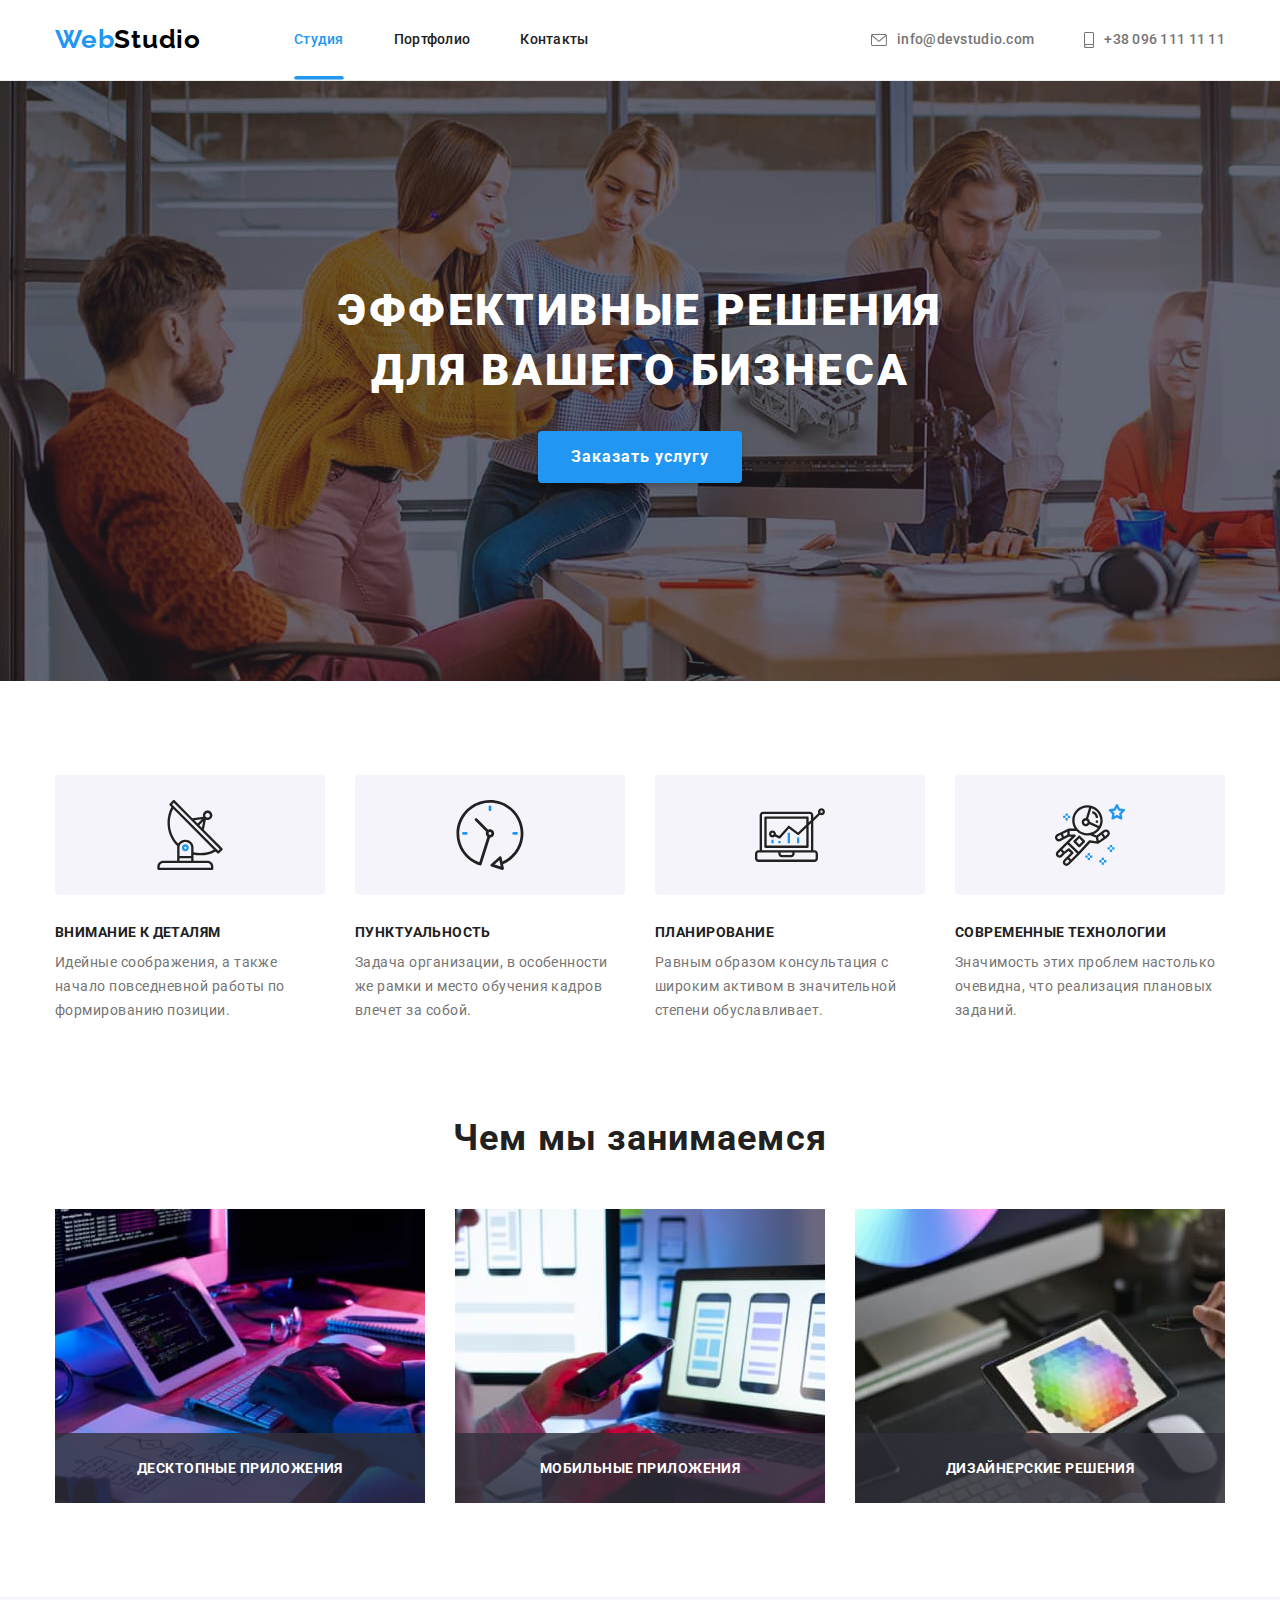
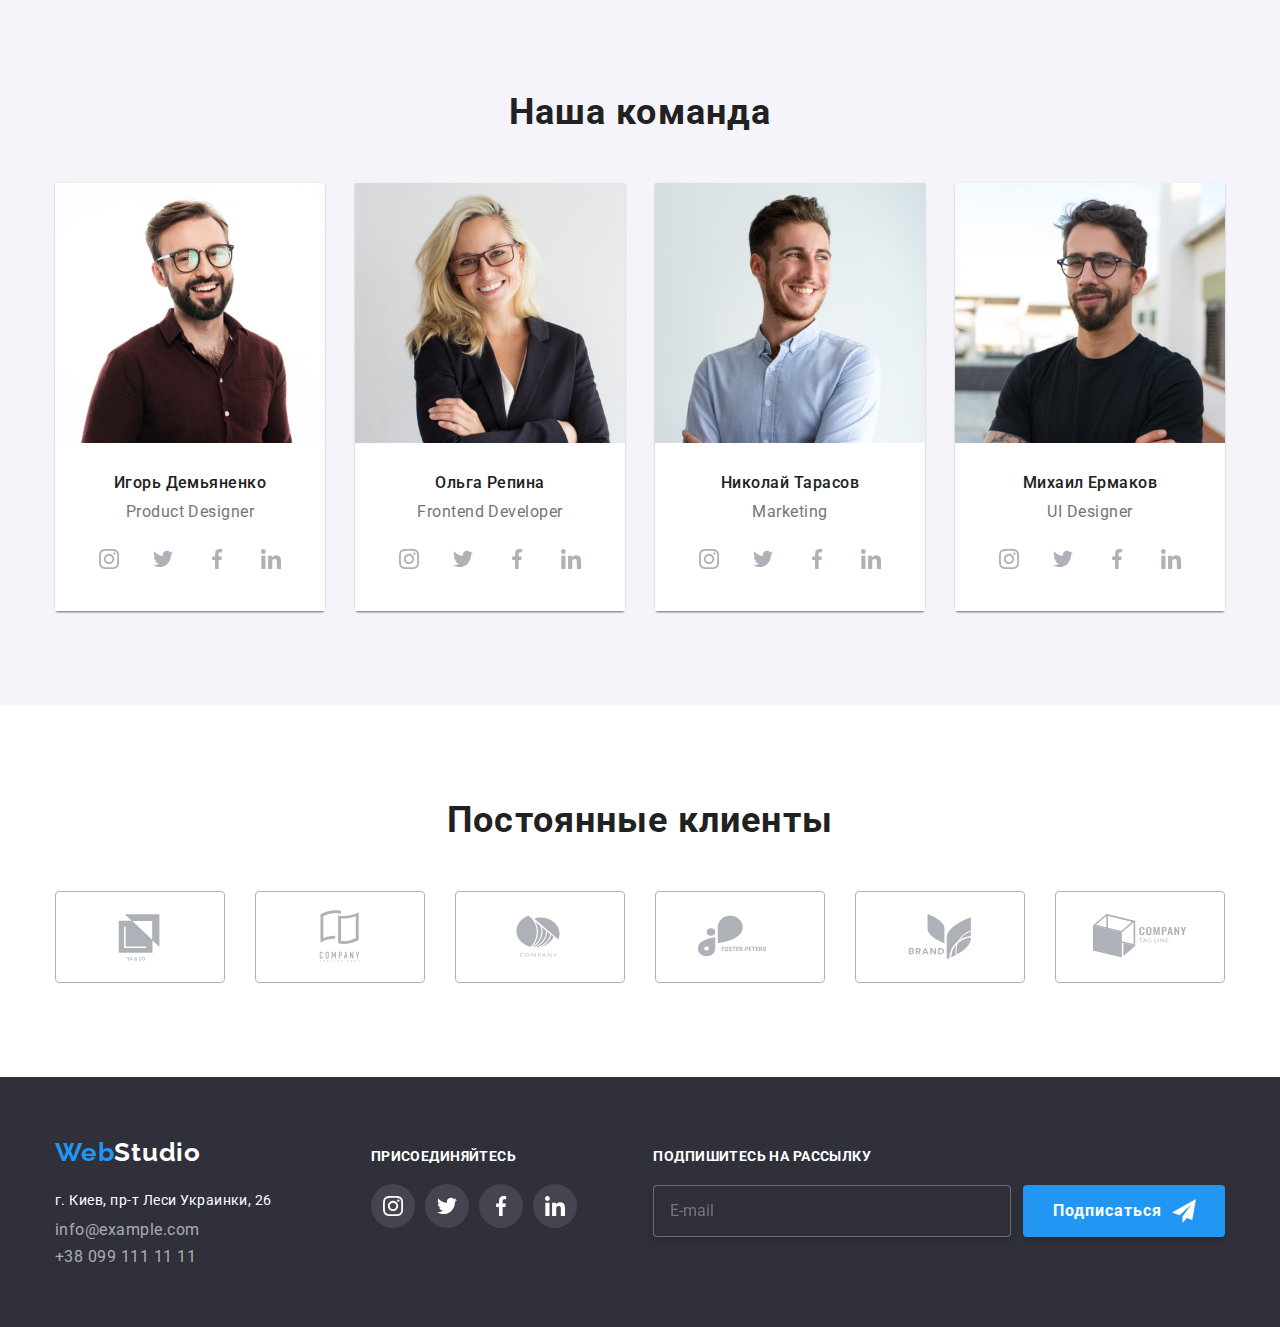
==== commit 3cf9692e: "Makes changes in HTML according to BEM" ====
--- a/index.html
+++ b/index.html
@@ -15,17 +15,17 @@
     <!--Header Section-->
     <header class="page-header"> 
         <div class="container page-header__content">
-            <nav class="page-header__nav">
-                <a href="/index.html" class="logo logo__text--black">Web<span class="page-header__logo">Studio</span></a>
-                <ul class="list">
-                    <li class="item">
-                        <a href="./index.html" class="link current pseudo">Студия</a>
-                    </li>
-                    <li class="item">
-                        <a href="./portfolio.html" class="link">Портфолио</a>
-                    </li>
-                    <li class="item">
-                        <a href="" class="link">Контакты</a>
+            <nav class="header__nav">
+                <a href="/index.html" class="logo page-header__logo">Web<span class="logo__text--black">Studio</span></a>
+                <ul class="header__nav list">
+                    <li class="header-nav__item">
+                        <a href="./index.html" class="header-nav__link header-nav__link--current page-header__pseudo">Студия</a>
+                    </li>
+                    <li class="header-nav__item">
+                        <a href="./portfolio.html" class="header-nav__link">Портфолио</a>
+                    </li>
+                    <li class="header-nav__item">
+                        <a href="" class="header-nav__link">Контакты</a>
                     </li>
                 </ul>
             </nav>
--- a/css/styles.css
+++ b/css/styles.css
@@ -145,14 +145,14 @@
 
 /* СЕКЦИЯ SITE NAVIGATION */
 
-.page-header__nav {
+.header__nav {
   display: flex;
   align-items: center;
 }
-.site-nav__item:not(:last-child) {
+.header-nav__item:not(:last-child) {
   margin-right: 50px;
 }
-.site-nav__link {
+.header-nav__link {
   display: block;
   padding-top: 32px;
   padding-bottom: 32px;
@@ -167,12 +167,12 @@
   transition: color var(--time-cubic);
 }
 
-.site-nav__link:hover,
-.site-nav__link:focus {
+.header-nav__link:hover,
+.header-nav__link:focus {
   color: var(--accent-color);
 }
 
-.site-nav__link--current {
+.header-nav__link--current {
   position: relative;
   color: var(--accent-color);
 }
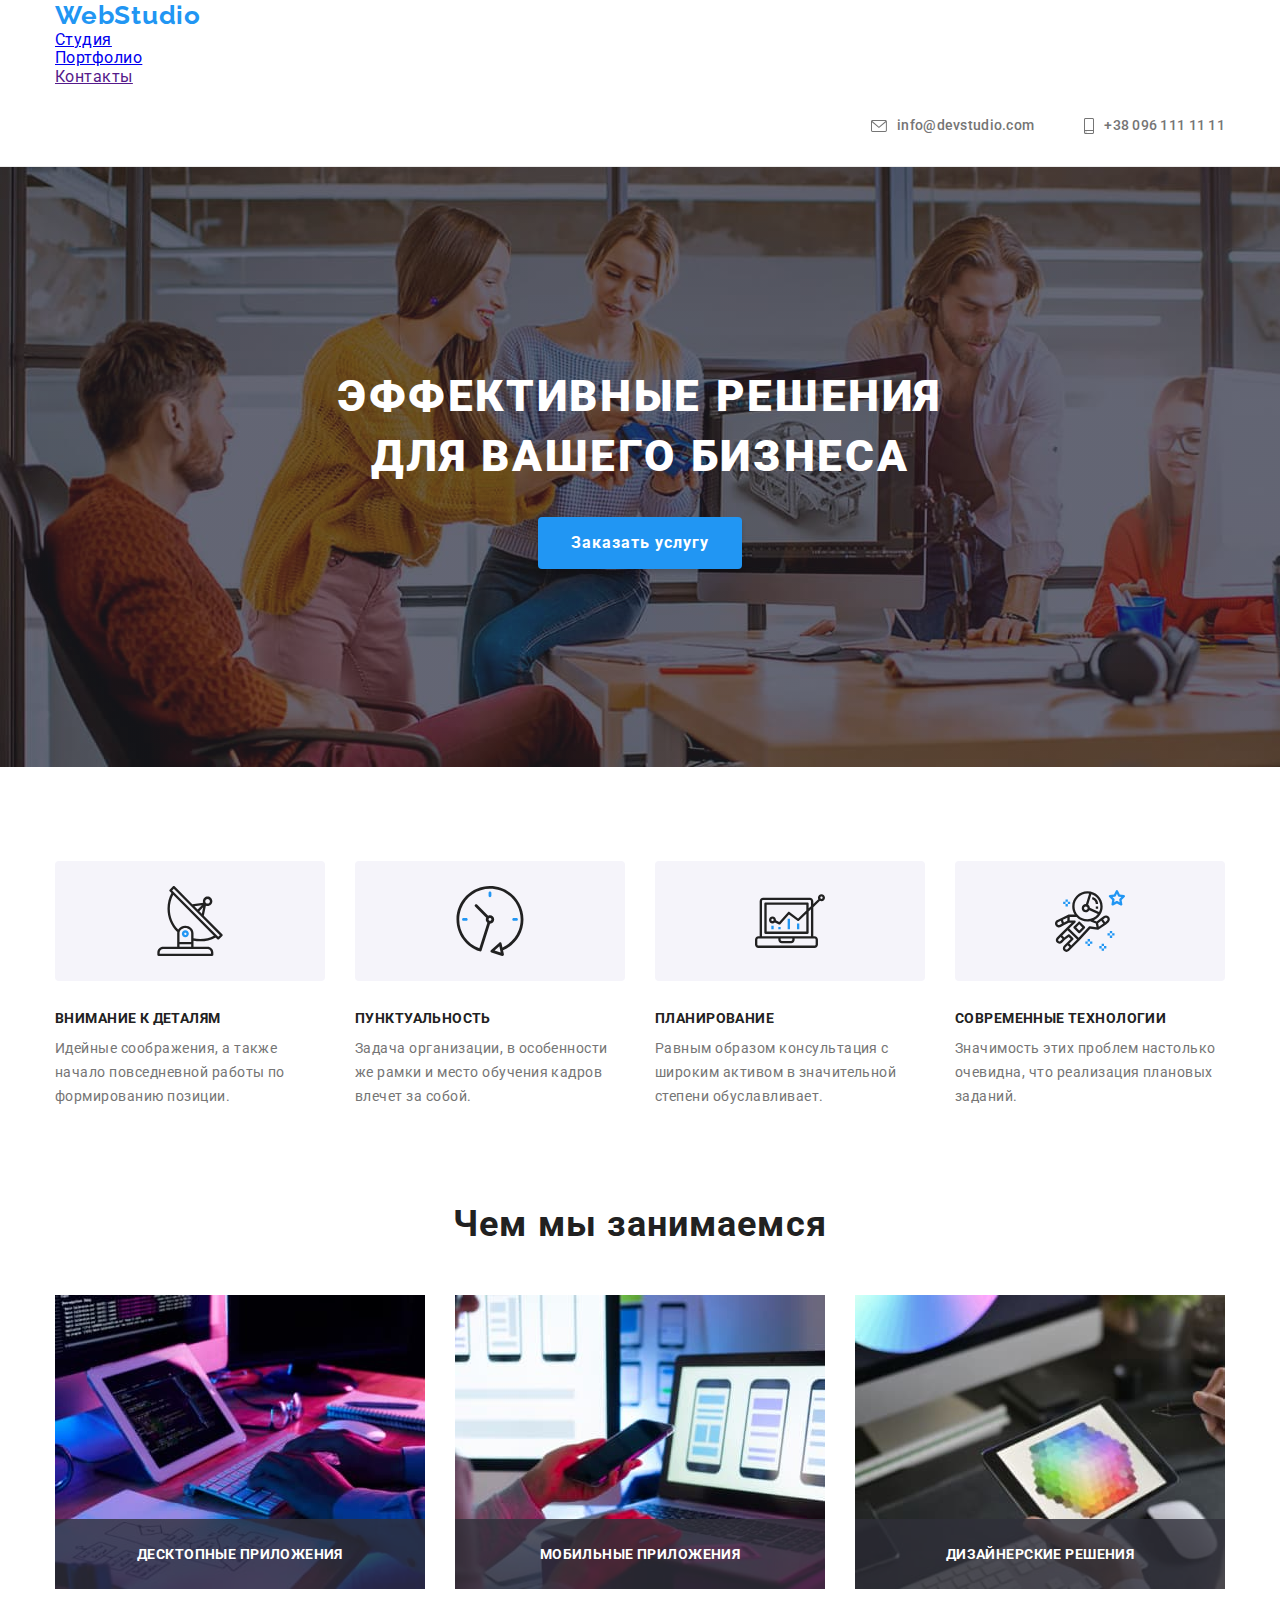
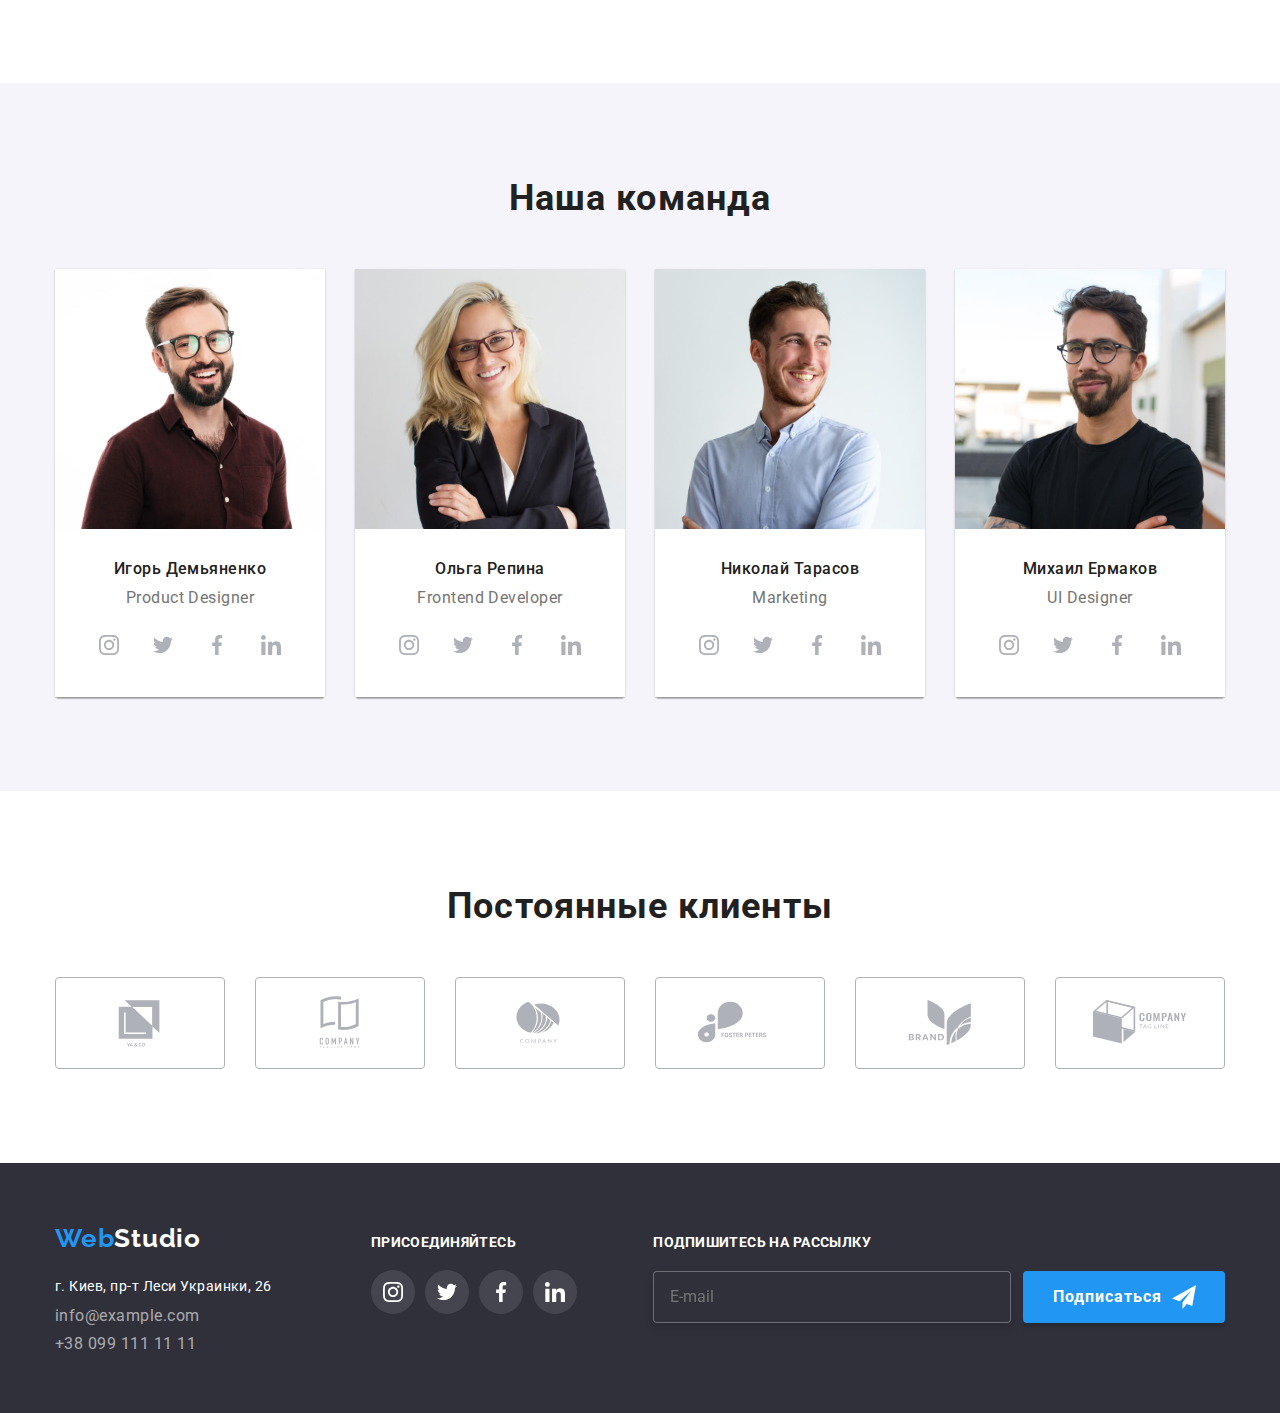
==== commit b5436f40: "Update index.html" ====
--- a/index.html
+++ b/index.html
@@ -14,18 +14,18 @@
 <body>
     <!--Header Section-->
     <header class="page-header"> 
-        <div class="container page-header__content">
-            <nav class="header__nav">
-                <a href="/index.html" class="logo page-header__logo">Web<span class="logo__text--black">Studio</span></a>
-                <ul class="header__nav list">
-                    <li class="header-nav__item">
-                        <a href="./index.html" class="header-nav__link header-nav__link--current page-header__pseudo">Студия</a>
-                    </li>
-                    <li class="header-nav__item">
-                        <a href="./portfolio.html" class="header-nav__link">Портфолио</a>
-                    </li>
-                    <li class="header-nav__item">
-                        <a href="" class="header-nav__link">Контакты</a>
+        <div class="container flex-box">
+            <nav class="site-nav">
+                <a href="/index.html" class="logo logo-paddings">Web<span class="logo-header">Studio</span></a>
+                <ul class="site-nav list">
+                    <li class="item">
+                        <a href="./index.html" class="link current pseudo">Студия</a>
+                    </li>
+                    <li class="item">
+                        <a href="./portfolio.html" class="link">Портфолио</a>
+                    </li>
+                    <li class="item">
+                        <a href="" class="link">Контакты</a>
                     </li>
                 </ul>
             </nav>
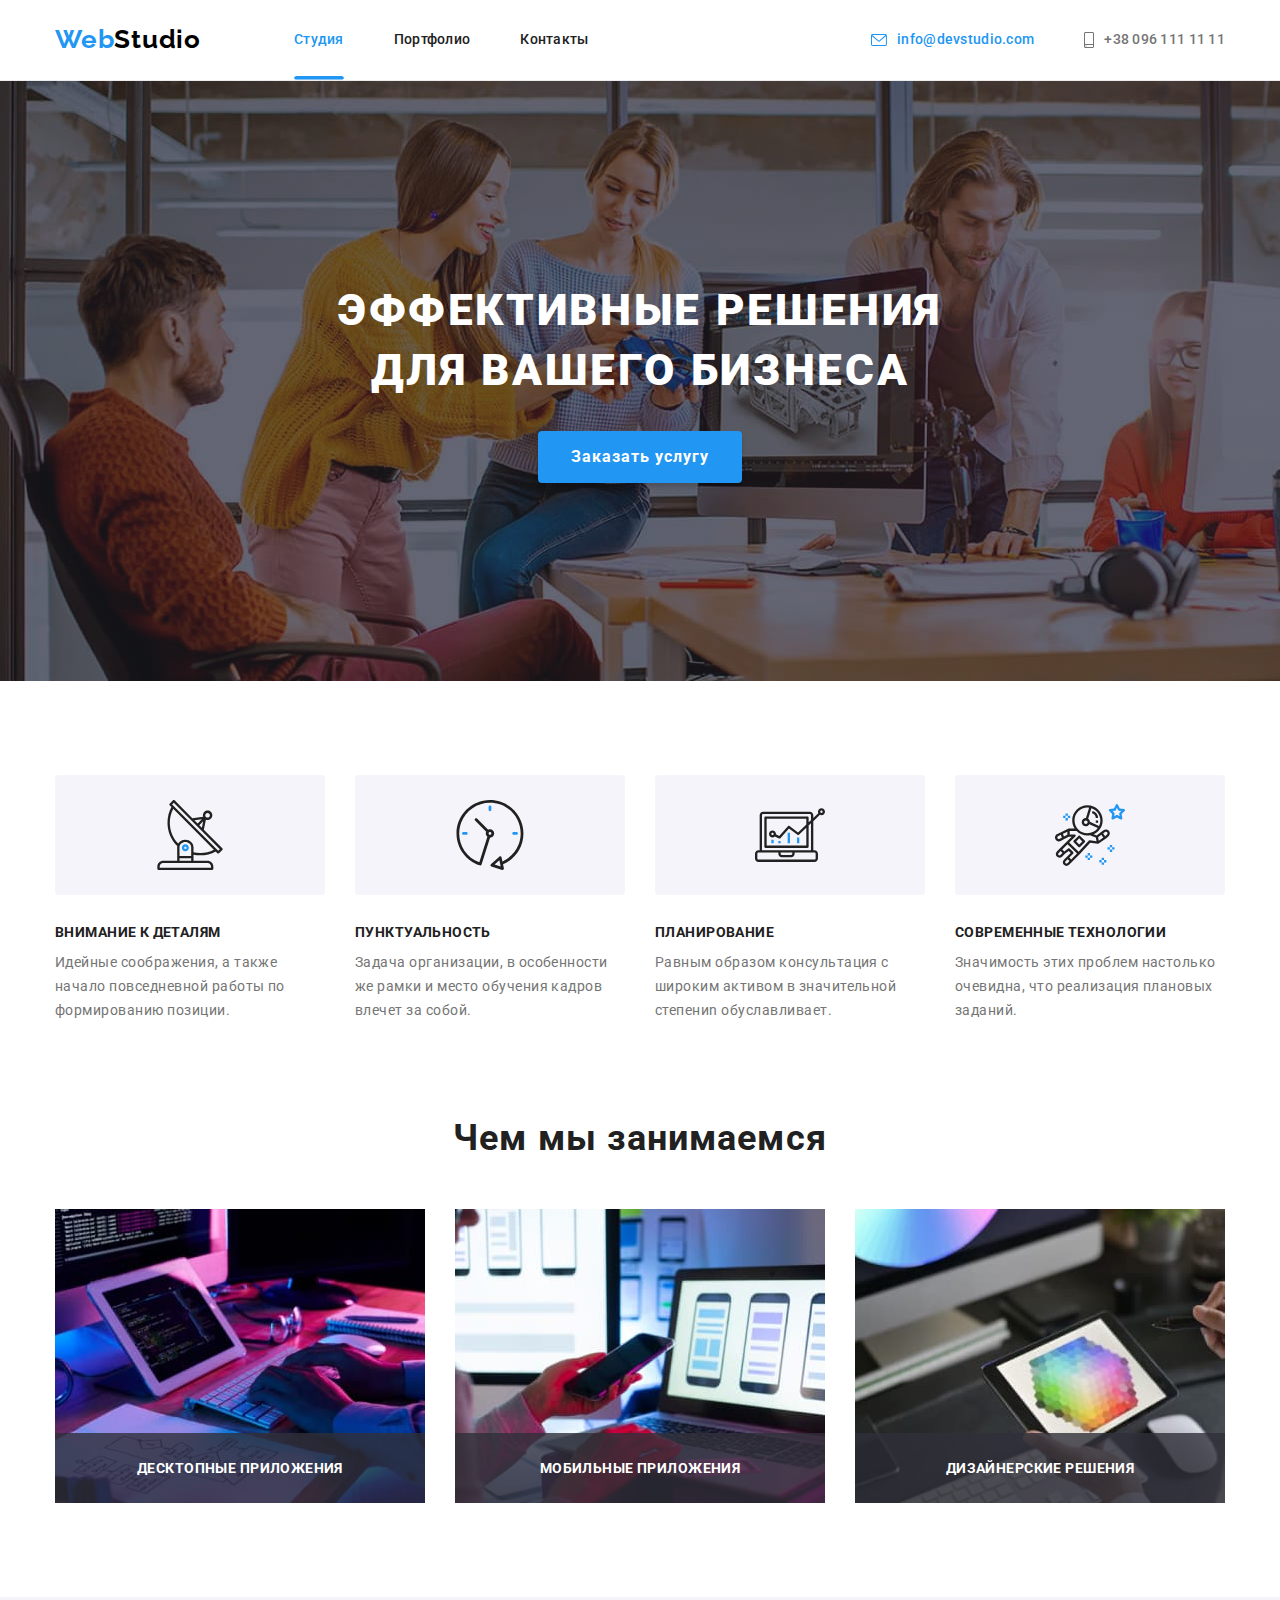
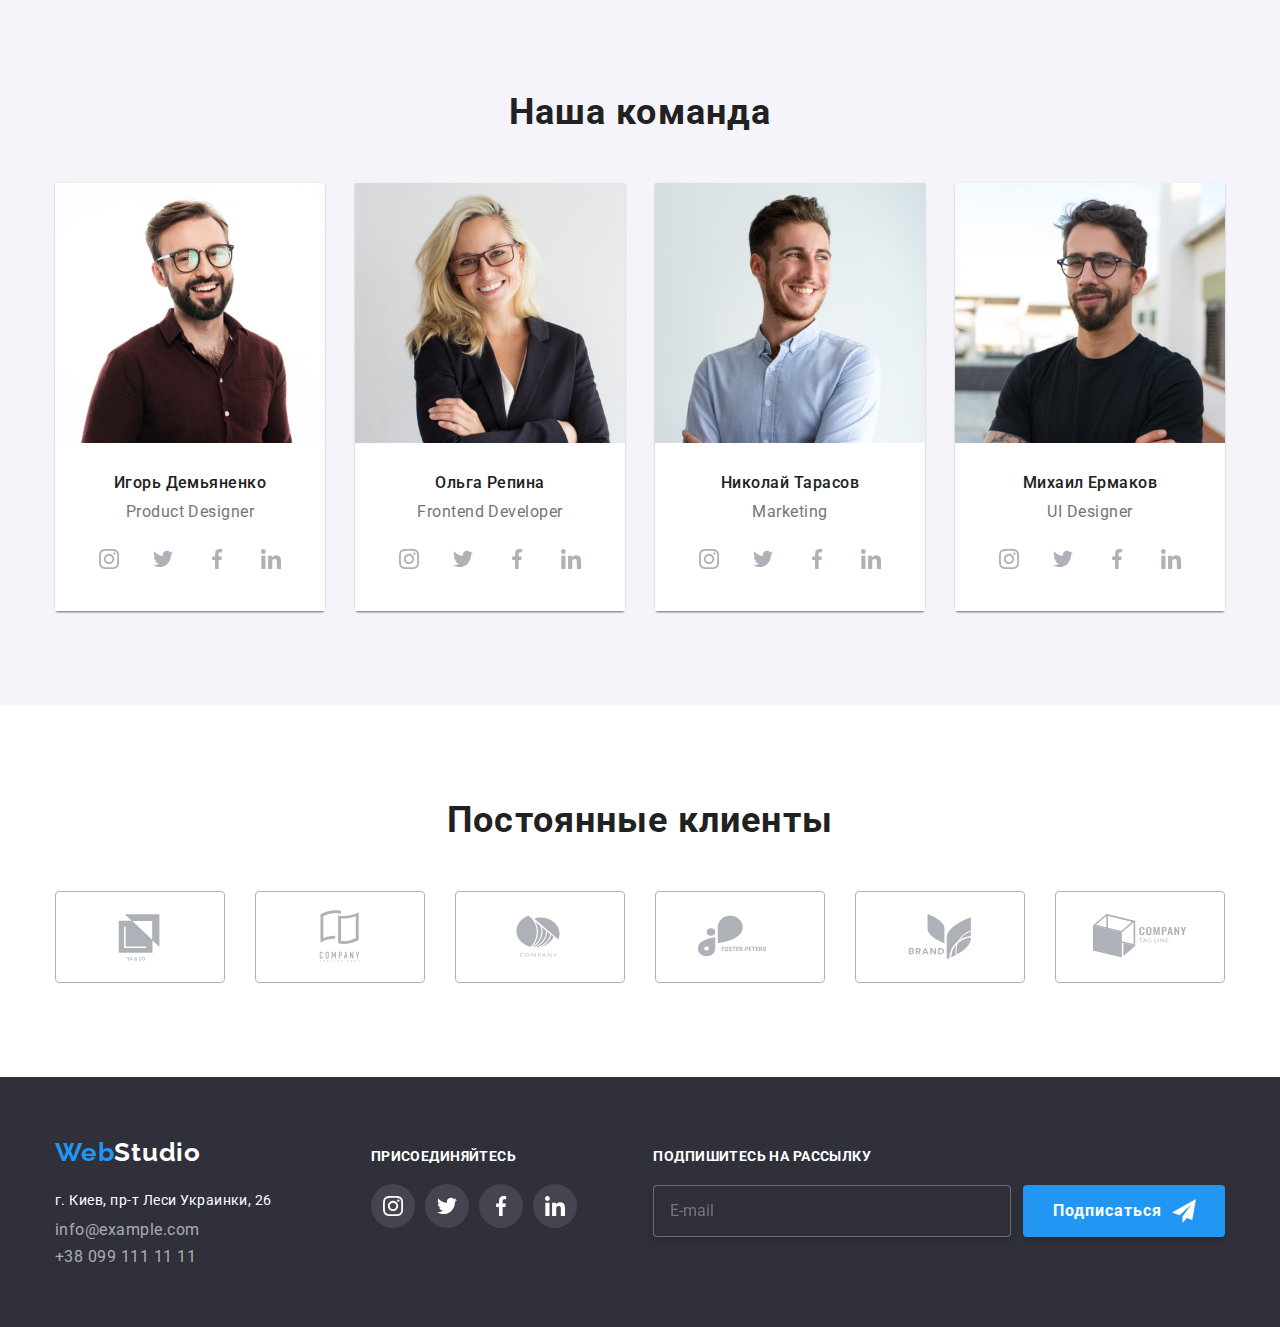
==== commit 114ceac1: "Changes names of classes according to BEM" ====
--- a/index.html
+++ b/index.html
@@ -1,45 +1,51 @@
 <!DOCTYPE html>
 <html lang="ru">
+
 <head>
     <meta charset="UTF-8">
     <meta http-equiv="X-UA-Compatible" content="IE=edge">
     <meta name="viewport" content="width=device-width, initial-scale=1.0">
     <title>Студия</title>
     <link rel="preconnect" href="https://fonts.gstatic.com">
-    <link href="https://fonts.googleapis.com/css2?family=Raleway:wght@700&family=Roboto:wght@400;500;700;900&display=swap"
+    <link
+        href="https://fonts.googleapis.com/css2?family=Raleway:wght@700&family=Roboto:wght@400;500;700;900&display=swap"
         rel="stylesheet">
-    <link rel="stylesheet" href="https://cdnjs.cloudflare.com/ajax/libs/modern-normalize/1.0.0/modern-normalize.min.css">
+    <link rel="stylesheet"
+        href="https://cdnjs.cloudflare.com/ajax/libs/modern-normalize/1.0.0/modern-normalize.min.css">
     <link rel="stylesheet" href="./css/styles.css">
 </head>
+
 <body>
     <!--Header Section-->
-    <header class="page-header"> 
-        <div class="container flex-box">
+    <header class="page-header">
+        <div class="container page-header__content">
             <nav class="site-nav">
-                <a href="/index.html" class="logo logo-paddings">Web<span class="logo-header">Studio</span></a>
-                <ul class="site-nav list">
-                    <li class="item">
-                        <a href="./index.html" class="link current pseudo">Студия</a>
-                    </li>
-                    <li class="item">
-                        <a href="./portfolio.html" class="link">Портфолио</a>
-                    </li>
-                    <li class="item">
-                        <a href="" class="link">Контакты</a>
+                <a href="/index.html" class="logo page-header__logo">Web<span
+                        class="logo__text--black">Studio</span></a>
+                <ul class="list site-nav__list">
+                    <li class="site-nav__item">
+                        <a href="./index.html" class="site-nav__link page-header--current site-nav--pseudo">Студия</a>
+                    </li>
+                    <li class="site-nav__item">
+                        <a href="./portfolio.html" class="site-nav__link">Портфолио</a>
+                    </li>
+                    <li class="site-nav__item">
+                        <a href="" class="site-nav__link">Контакты</a>
                     </li>
                 </ul>
             </nav>
-        
-            <ul class="contact-list list">
-                <li class="item">
-                    <a href="mailto:info@devstudio.com" class="link email current">
-                    <svg class="icon" width="16" height="12">
-                        <use href="./images/icons/icons.svg#icon-envelope"></use>
-                         </svg> info@devstudio.com</a></li>
-                <li class="item"><a href="tel:+380961111111" class="link tel">
-                    <svg class="icon" width="10" height="16">
-                        <use href="./images/icons/icons.svg#icon-smartphone"></use>
-                    </svg>+38 096 111 11 11</a></li>
+
+            <ul class="list contacts">
+                <li class="contacts__item">
+                    <a href="mailto:info@devstudio.com" class="contacts__link contacts__email page-header--current">
+                        <svg class="contacts__icon" width="16" height="12">
+                            <use href="./images/icons/icons.svg#icon-envelope"></use>
+                        </svg> info@devstudio.com</a>
+                </li>
+                <li class="contacts__item"><a href="tel:+380961111111" class="contacts__link contacts__tel">
+                        <svg class="contacts__icon" width="10" height="16">
+                            <use href="./images/icons/icons.svg#icon-smartphone"></use>
+                        </svg>+38 096 111 11 11</a></li>
             </ul>
         </div>
     </header>
@@ -49,250 +55,257 @@
         <!--Hero Section-->
         <section class="hero">
             <div class="container">
-                <h1 class="hero-title">Эффективные решения для вашего бизнеса</h1>
-                <button data-modal-open type="button" class="button primary">Заказать услугу</button>
+                <h1 class="hero__title">Эффективные решения для вашего бизнеса</h1>
+                <button data-modal-open type="button" class="button button--primary">Заказать услугу</button>
             </div>
         </section>
 
         <!--Features Section-->
         <section class="section">
             <div class="container">
-            <h2 class="visually-hidden">Преимущества компании</h2>
-                <ul class="list feature-list">
-                    <li class="item">
-                        <div class="icon-thumb">
+                <h2 class="visually-hidden">Преимущества компании</h2>
+                <ul class="list features">
+                    <li class="features__item">
+                        <div class="features__icon-thumb">
                             <svg width="70" height="70">
                                 <use href="./images/icons/icons.svg#icon-antenna"></use>
                             </svg>
                         </div>
-                        <div class="feauture-description">
-                            <h3 class="section-title feature">Внимание к деталям</h3>
-                            <p class="review">Идейные соображения, а также начало повседневной работы по формированию позиции.</p>
-                        </div>
-                    </li>
-
-                    <li class="item">
-                        <div class="icon-thumb">
+                        <div class="feautures__description">
+                            <h3 class="section-title features__title">Внимание к деталям</h3>
+                            <p class="features__review">Идейные соображения, а также начало повседневной работы по
+                                формированию
+                                позиции.</p>
+                        </div>
+                    </li>
+
+                    <li class="features__item">
+                        <div class="features__icon-thumb">
                             <svg width="70" height="70">
                                 <use href="./images/icons/icons.svg#icon-clock"></use>
                             </svg>
                         </div>
-                        <div class="feauture-description">
-                        <h3 class="section-title feature">Пунктуальность</h3>
-                        <p class="review">Задача организации, в особенности же рамки и место обучения кадров влечет за собой.</p>
-                        </div>
-                    </li>
-
-                    <li class="item  ">
-                        <div class="icon-thumb">
+                        <div class="feautures__description">
+                            <h3 class="section-title features__title">Пунктуальность</h3>
+                            <p class="features__review">Задача организации, в особенности же рамки и место обучения
+                                кадров влечет
+                                за собой.</p>
+                        </div>
+                    </li>
+
+                    <li class="features__item  ">
+                        <div class="features__icon-thumb">
                             <svg width="70" height="70">
                                 <use href="./images/icons/icons.svg#icon-diagram"></use>
                             </svg>
                         </div>
-                        <div class="feauture-description">
-                        <h3 class="section-title feature">Планирование</h3>
-                        <p class="review">Равным образом консультация с широким активом в значительной степени обуславливает.</p>
-                        </div>
-                    </li>
-
-                    <li class="item">
-                        <div class="icon-thumb">
+                        <div class="feautures__description">
+                            <h3 class="section-title features__title">Планирование</h3>
+                            <p class="features__review">Равным образом консультация с широким активом в значительной
+                                степениn обуславливает.</p>
+                        </div>
+                    </li>
+
+                    <li class="features__item">
+                        <div class="features__icon-thumb">
                             <svg width="70" height="70">
                                 <use href="./images/icons/icons.svg#icon-astronaut"></use>
                             </svg>
                         </div>
-                        <div class="feauture-description">
-                        <h3 class="section-title feature">Современные технологии</h3>
-                        <p class="review">Значимость этих проблем настолько очевидна, что реализация плановых заданий.</p>
+                        <div class="feautures__description">
+                            <h3 class="section-title features__title">Современные технологии</h3>
+                            <p class="features__review">Значимость этих проблем настолько очевидна, что реализация
+                                плановых
+                                заданий.</p>
                         </div>
                     </li>
                 </ul>
             </div>
         </section>
 
-         <!--Section - Чем мы занимаемся-->
+        <!--Section - Чем мы занимаемся-->
         <section class="section section-no-padding">
             <div class="container">
-            <h2 class="section-title second">Чем мы занимаемся</h2>
-            <ul class="list work-list">
-
-                <li class="picture work-list-thumb">
-                   
+                <h2 class="section-title second">Чем мы занимаемся</h2>
+                <ul class="list work-list">
+
+                    <li class="picture work-list-thumb">
+
                         <img src="./images/box1.jpg" alt="Ноутбук" width="370" height="294">
                         <p class="work-list-text">Десктопные приложения</p>
-                                       
-                </li>
-
-                <li class="picture work-list-thumb">
+
+                    </li>
+
+                    <li class="picture work-list-thumb">
                         <img src="./images/box2.jpg" alt="Телефон" width="370" height="294">
                         <p class="work-list-text">Мобильные приложения</p>
-                </li>
-
-                <li class="picture work-list-thumb">
+                    </li>
+
+                    <li class="picture work-list-thumb">
                         <img src="./images/box3.jpg" alt="Планшет" width="370" height="294">
-                        <p class="work-list-text">Дизайнерские решения</p>      
-                </li>
-            </ul>
+                        <p class="work-list-text">Дизайнерские решения</p>
+                    </li>
+                </ul>
             </div>
         </section>
 
-        <!--Section - Наша команда --> 
+        <!--Section - Наша команда -->
         <section class="section section-team">
             <div class="container">
-            <h2 class="section-title second">Наша команда</h2>
-            <ul class="list team-list">
-                <li class="item">
-                    <img src="./images/img-pr-designer.jpg" alt="Продакт дизайнер" width="270" height="260">
-                    <div class="team-card"> 
-                        <h3 class="section-title member">Игорь Демьяненко</h3>
-                        <p class="occupation-title">Product Designer</p>
-                        <ul class="icons-list">
-                            <li class="item">
-                                <a href="" class="icon-link team-icon">
-                                    <svg class="social-icon" width="20" height="20">
-                                        <use href="./images/icons/icons.svg#icon-instagram"></use>
-                                    </svg>
-                                </a>
-                            </li>
-                            <li class="item">
-                                <a href="" class="icon-link team-icon">
-                                    <svg class="social-icon" width="20" height="20">
-                                        <use href="./images/icons/icons.svg#icon-twitter"></use>
-                                    </svg>
-                                </a>
-                            </li>
-                            <li class="item">
-                                <a href="" class="icon-link team-icon">
-                                    <svg class="social-icon" width="20" height="20">
-                                        <use href="./images/icons/icons.svg#icon-facebook"></use>
-                                    </svg>
-                                </a>
-                            </li>
-                            <li class="item">
-                                <a href="" class="icon-link team-icon">
-                                    <svg class="social-icon" width="20" height="20">
-                                        <use href="./images/icons/icons.svg#icon-linkedin"></use>
-                                    </svg>
-                                </a>
-                            </li>
-                        </ul>
-                    </div>
-                </li>
-
-                <li class="item">
-                    <img src="./images/img-fr-developer.jpg" alt="Фронтенд разработчик" width="270" height="260">
-                    <div class="team-card">
-                    <h3 class="section-title member">Ольга Репина</h3>
-                    <p class="occupation-title">Frontend Developer</p>
-                    <ul class="icons-list">
-                        <li class="item">
-                            <a href="" class="icon-link team-icon">
-                                <svg class="social-icon" width="20" height="20">
-                                    <use href="./images/icons/icons.svg#icon-instagram"></use>
-                                </svg>
-                            </a>
-                        </li>
-                        <li class="item">
-                            <a href="" class="icon-link team-icon">
-                                <svg class="social-icon" width="20" height="20">
-                                    <use href="./images/icons/icons.svg#icon-twitter"></use>
-                                </svg>
-                            </a>
-                        </li>
-                        <li class="item">
-                            <a href="" class="icon-link team-icon">
-                                <svg class="social-icon" width="20" height="20">
-                                    <use href="./images/icons/icons.svg#icon-facebook"></use>
-                                </svg>
-                            </a>
-                        </li>
-                        <li class="item">
-                            <a href="" class="icon-link team-icon">
-                                <svg class="social-icon" width="20" height="20">
-                                    <use href="./images/icons/icons.svg#icon-linkedin"></use>
-                                </svg>
-                            </a>
-                        </li>
-                    </ul>
-                    </div>
-                </li>
-
-                <li class="item">
-                    <img src="./images/img-marketing.jpg" alt="Маркетолог" width="270" height="260">
-                    <div class="team-card">
-                    <h3 class="section-title member">Николай Тарасов</h3>
-                    <p class="occupation-title">Marketing</p>
-                    <ul class="icons-list">
-                        <li class="item">
-                            <a href="" class="icon-link team-icon">
-                                <svg class="social-icon" width="20" height="20">
-                                    <use href="./images/icons/icons.svg#icon-instagram"></use>
-                                </svg>
-                            </a>
-                        </li>
-                        <li class="item">
-                            <a href="" class="icon-link team-icon">
-                                <svg class="social-icon" width="20" height="20">
-                                    <use href="./images/icons/icons.svg#icon-twitter"></use>
-                                </svg>
-                            </a>
-                        </li>
-                        <li class="item">
-                            <a href="" class="icon-link team-icon">
-                                <svg class="social-icon" width="20" height="20">
-                                    <use href="./images/icons/icons.svg#icon-facebook"></use>
-                                </svg>
-                            </a>
-                        </li>
-                        <li class="item">
-                            <a href="" class="icon-link team-icon">
-                                <svg class="social-icon" width="20" height="20">
-                                    <use href="./images/icons/icons.svg#icon-linkedin"></use>
-                                </svg>
-                            </a>
-                        </li>
-                    </ul>
-                    </div>
-                </li>
-
-                <li class="item">
-                    <img src="./images/img-ui-designer.jpg" alt="Дизайнер интерфейса" width="270" height="260">
-                    <div class="team-card">
-                    <h3 class="section-title member">Михаил Ермаков</h3>
-                    <p class="occupation-title">UI Designer</p>
-                    <ul class="icons-list">
-                        <li class="item">
-                            <a href="" class="icon-link team-icon">
-                                <svg class="social-icon" width="20" height="20">
-                                    <use href="./images/icons/icons.svg#icon-instagram"></use>
-                                </svg>
-                            </a>
-                        </li>
-                        <li class="item">
-                            <a href="" class="icon-link team-icon">
-                                <svg class="social-icon" width="20" height="20">
-                                    <use href="./images/icons/icons.svg#icon-twitter"></use>
-                                </svg>
-                            </a>
-                        </li>
-                        <li class="item">
-                            <a href="" class="icon-link team-icon">
-                                <svg class="social-icon" width="20" height="20">
-                                    <use href="./images/icons/icons.svg#icon-facebook"></use>
-                                </svg>
-                            </a>
-                        </li>
-                        <li class="item">
-                            <a href="" class="icon-link team-icon">
-                                <svg class="social-icon" width="20" height="20">
-                                    <use href="./images/icons/icons.svg#icon-linkedin"></use>
-                                </svg>
-                            </a>
-                        </li>
-                    </ul>
-                    </div>
-                </li>
-            </ul>
+                <h2 class="section-title second">Наша команда</h2>
+                <ul class="list team-list">
+                    <li class="item">
+                        <img src="./images/img-pr-designer.jpg" alt="Продакт дизайнер" width="270" height="260">
+                        <div class="team-card">
+                            <h3 class="section-title member">Игорь Демьяненко</h3>
+                            <p class="occupation-title">Product Designer</p>
+                            <ul class="icons-list">
+                                <li class="item">
+                                    <a href="" class="icon-link team-icon">
+                                        <svg class="social-icon" width="20" height="20">
+                                            <use href="./images/icons/icons.svg#icon-instagram"></use>
+                                        </svg>
+                                    </a>
+                                </li>
+                                <li class="item">
+                                    <a href="" class="icon-link team-icon">
+                                        <svg class="social-icon" width="20" height="20">
+                                            <use href="./images/icons/icons.svg#icon-twitter"></use>
+                                        </svg>
+                                    </a>
+                                </li>
+                                <li class="item">
+                                    <a href="" class="icon-link team-icon">
+                                        <svg class="social-icon" width="20" height="20">
+                                            <use href="./images/icons/icons.svg#icon-facebook"></use>
+                                        </svg>
+                                    </a>
+                                </li>
+                                <li class="item">
+                                    <a href="" class="icon-link team-icon">
+                                        <svg class="social-icon" width="20" height="20">
+                                            <use href="./images/icons/icons.svg#icon-linkedin"></use>
+                                        </svg>
+                                    </a>
+                                </li>
+                            </ul>
+                        </div>
+                    </li>
+
+                    <li class="item">
+                        <img src="./images/img-fr-developer.jpg" alt="Фронтенд разработчик" width="270" height="260">
+                        <div class="team-card">
+                            <h3 class="section-title member">Ольга Репина</h3>
+                            <p class="occupation-title">Frontend Developer</p>
+                            <ul class="icons-list">
+                                <li class="item">
+                                    <a href="" class="icon-link team-icon">
+                                        <svg class="social-icon" width="20" height="20">
+                                            <use href="./images/icons/icons.svg#icon-instagram"></use>
+                                        </svg>
+                                    </a>
+                                </li>
+                                <li class="item">
+                                    <a href="" class="icon-link team-icon">
+                                        <svg class="social-icon" width="20" height="20">
+                                            <use href="./images/icons/icons.svg#icon-twitter"></use>
+                                        </svg>
+                                    </a>
+                                </li>
+                                <li class="item">
+                                    <a href="" class="icon-link team-icon">
+                                        <svg class="social-icon" width="20" height="20">
+                                            <use href="./images/icons/icons.svg#icon-facebook"></use>
+                                        </svg>
+                                    </a>
+                                </li>
+                                <li class="item">
+                                    <a href="" class="icon-link team-icon">
+                                        <svg class="social-icon" width="20" height="20">
+                                            <use href="./images/icons/icons.svg#icon-linkedin"></use>
+                                        </svg>
+                                    </a>
+                                </li>
+                            </ul>
+                        </div>
+                    </li>
+
+                    <li class="item">
+                        <img src="./images/img-marketing.jpg" alt="Маркетолог" width="270" height="260">
+                        <div class="team-card">
+                            <h3 class="section-title member">Николай Тарасов</h3>
+                            <p class="occupation-title">Marketing</p>
+                            <ul class="icons-list">
+                                <li class="item">
+                                    <a href="" class="icon-link team-icon">
+                                        <svg class="social-icon" width="20" height="20">
+                                            <use href="./images/icons/icons.svg#icon-instagram"></use>
+                                        </svg>
+                                    </a>
+                                </li>
+                                <li class="item">
+                                    <a href="" class="icon-link team-icon">
+                                        <svg class="social-icon" width="20" height="20">
+                                            <use href="./images/icons/icons.svg#icon-twitter"></use>
+                                        </svg>
+                                    </a>
+                                </li>
+                                <li class="item">
+                                    <a href="" class="icon-link team-icon">
+                                        <svg class="social-icon" width="20" height="20">
+                                            <use href="./images/icons/icons.svg#icon-facebook"></use>
+                                        </svg>
+                                    </a>
+                                </li>
+                                <li class="item">
+                                    <a href="" class="icon-link team-icon">
+                                        <svg class="social-icon" width="20" height="20">
+                                            <use href="./images/icons/icons.svg#icon-linkedin"></use>
+                                        </svg>
+                                    </a>
+                                </li>
+                            </ul>
+                        </div>
+                    </li>
+
+                    <li class="item">
+                        <img src="./images/img-ui-designer.jpg" alt="Дизайнер интерфейса" width="270" height="260">
+                        <div class="team-card">
+                            <h3 class="section-title member">Михаил Ермаков</h3>
+                            <p class="occupation-title">UI Designer</p>
+                            <ul class="icons-list">
+                                <li class="item">
+                                    <a href="" class="icon-link team-icon">
+                                        <svg class="social-icon" width="20" height="20">
+                                            <use href="./images/icons/icons.svg#icon-instagram"></use>
+                                        </svg>
+                                    </a>
+                                </li>
+                                <li class="item">
+                                    <a href="" class="icon-link team-icon">
+                                        <svg class="social-icon" width="20" height="20">
+                                            <use href="./images/icons/icons.svg#icon-twitter"></use>
+                                        </svg>
+                                    </a>
+                                </li>
+                                <li class="item">
+                                    <a href="" class="icon-link team-icon">
+                                        <svg class="social-icon" width="20" height="20">
+                                            <use href="./images/icons/icons.svg#icon-facebook"></use>
+                                        </svg>
+                                    </a>
+                                </li>
+                                <li class="item">
+                                    <a href="" class="icon-link team-icon">
+                                        <svg class="social-icon" width="20" height="20">
+                                            <use href="./images/icons/icons.svg#icon-linkedin"></use>
+                                        </svg>
+                                    </a>
+                                </li>
+                            </ul>
+                        </div>
+                    </li>
+                </ul>
             </div>
         </section>
 
@@ -353,7 +366,7 @@
                 </ul>
 
             </div>
-               
+
         </section>
     </main>
 
@@ -361,111 +374,112 @@
     <footer class="footer">
         <div class="container footer-box">
             <div>
-        <a href="/index.html" class="logo">Web<span class="logo-footer">Studio</span></a>
-    <!--Address-->
-    <address class="address">
-        <p class="address-text">г. Киев, пр-т Леси Украинки, 26</p>
-        <ul class="address-list list">
-          <li class="margin"><a href="mailto:info@example.com" class="link">info@example.com</a></li>
-          <li><a href="tel:+38099111111" class="link">+38 099 111 11 11</a></li>
-        </ul>
-    </address>
-             </div>
-        <div class="footer-icons">
-            <p class="text">присоединяйтесь</p>
-            <ul class="icons-list">
-                <li class="item">
-                    <a href="" class="icon-link footer-icon">
-                        <svg class="social-icon" width="20" height="20">
-                            <use href="./images/icons/icons.svg#icon-instagram"></use>
-                        </svg>
-                    </a>
-                </li>
-                <li class="item">
-                    <a href="" class="icon-link footer-icon">
-                        <svg class="social-icon" width="20" height="20">
-                            <use href="./images/icons/icons.svg#icon-twitter"></use>
-                        </svg>
-                    </a>
-                </li>
-                <li class="item">
-                    <a href="" class="icon-link footer-icon">
-                        <svg class="social-icon" width="20" height="20">
-                            <use href="./images/icons/icons.svg#icon-facebook"></use>
-                        </svg>
-                    </a>
-                </li>
-                <li class="item">
-                    <a href="" class="icon-link footer-icon">
-                        <svg class="social-icon" width="20" height="20">
-                            <use href="./images/icons/icons.svg#icon-linkedin"></use>
-                        </svg>
-                    </a>
-                </li>
-            </ul>
+                <a href="/index.html" class="logo">Web<span class="logo-footer">Studio</span></a>
+                <!--Address-->
+                <address class="address">
+                    <p class="address-text">г. Киев, пр-т Леси Украинки, 26</p>
+                    <ul class="address-list list">
+                        <li class="margin"><a href="mailto:info@example.com" class="link">info@example.com</a></li>
+                        <li><a href="tel:+38099111111" class="link">+38 099 111 11 11</a></li>
+                    </ul>
+                </address>
+            </div>
+            <div class="footer-icons">
+                <p class="text">присоединяйтесь</p>
+                <ul class="icons-list">
+                    <li class="item">
+                        <a href="" class="icon-link footer-icon">
+                            <svg class="social-icon" width="20" height="20">
+                                <use href="./images/icons/icons.svg#icon-instagram"></use>
+                            </svg>
+                        </a>
+                    </li>
+                    <li class="item">
+                        <a href="" class="icon-link footer-icon">
+                            <svg class="social-icon" width="20" height="20">
+                                <use href="./images/icons/icons.svg#icon-twitter"></use>
+                            </svg>
+                        </a>
+                    </li>
+                    <li class="item">
+                        <a href="" class="icon-link footer-icon">
+                            <svg class="social-icon" width="20" height="20">
+                                <use href="./images/icons/icons.svg#icon-facebook"></use>
+                            </svg>
+                        </a>
+                    </li>
+                    <li class="item">
+                        <a href="" class="icon-link footer-icon">
+                            <svg class="social-icon" width="20" height="20">
+                                <use href="./images/icons/icons.svg#icon-linkedin"></use>
+                            </svg>
+                        </a>
+                    </li>
+                </ul>
+            </div>
+            <div class="footer-form-box">
+                <b class="title">Подпишитесь на рассылку</b>
+                <div class="footer-form-field">
+                    <input type="email" name="email" id="email" placeholder="E-mail">
+
+                    <button type="submit" class="button btn-footer">Подписаться</button>
+                </div>
+            </div>
         </div>
-        <div class="footer-form-box">
-            <b class="title">Подпишитесь на рассылку</b>
-            <div class="footer-form-field">
-                <input type="email" name="email" id="email" placeholder="E-mail">
-                
-                <button type="submit" class="button btn-footer">Подписаться</button>
-            </div>
-        </div>
-    </div>
     </footer>
-    
+
     <!-- BACKDROP - Модальне вікно-->
-        <div class="backdrop is-hidden" data-modal>
-            <div class="modal">
-                <!-- CLOSE- BUTTON -->
-                <button data-modal-close class="btn-icon">
+    <div class="backdrop is-hidden" data-modal>
+        <div class="modal">
+            <!-- CLOSE- BUTTON -->
+            <button data-modal-close class="btn-icon">
                 <svg class="cross-icon" width="11" height="11">
                     <use href="./images/icons/icons.svg#icon-cross"></use>
                 </svg>
-                </button>
-
-                <!-- FORM -->
-                <form class="form">
-                    <b class="form-title">Оставьте свои данные, мы вам перезвоним</b>
-                    <div class="form-field">
-                        <label class="form-label" for="name">Имя</label>
-                        <input type="text" name="name" id="name" required minlength="3">
-                        <svg class="form-icon" width="18" height="18">
-                            <use href="./images/icons/icons.svg#icon-person-black"></use>
-                        </svg>
-                    </div>
-                    <div class="form-field">
-                        <label for="tel">Телефон</label>
-                        <input type="tel" name="tel" id="tel" required>
-                        <svg class="form-icon" width="18" height="18">
-                            <use href="./images/icons/icons.svg#icon-phone-black"></use>
-                        </svg>
-                    </div>
-                    <div class="form-field">
-                        <label for="mail">Почта</label>
-                        <input type="email" name="mail" id="mail">
-                        <svg class="form-icon" width="18" height="18">
-                            <use href="./images/icons/icons.svg#icon-email-black"></use>
-                        </svg>
-                    </div>
-                    <div class="textarea-field">
-                        <label for="comment">Комментарий</label>
-                        <textarea name="comment" id="comment" cols="30" rows="10" placeholder="Введите текст"></textarea>
-                    </div>
-    
-                        <label for="policy" class="policy-field">
-                            <input class="check-input" type="checkbox" name="policy" id="policy">
-                            <span class="icon"></span>
-                            Соглашаюсь с рассылкой и принимаю<a href="" class="policy-link">Условия договора</a>
-                        </label>
-                    
-                    <button type="submit" class="button form-button">Отправить</button>
-                </form>
-              
-            </div>
+            </button>
+
+            <!-- FORM -->
+            <form class="form">
+                <b class="form-title">Оставьте свои данные, мы вам перезвоним</b>
+                <div class="form-field">
+                    <label class="form-label" for="name">Имя</label>
+                    <input type="text" name="name" id="name" required minlength="3">
+                    <svg class="form-icon" width="18" height="18">
+                        <use href="./images/icons/icons.svg#icon-person-black"></use>
+                    </svg>
+                </div>
+                <div class="form-field">
+                    <label for="tel">Телефон</label>
+                    <input type="tel" name="tel" id="tel" required>
+                    <svg class="form-icon" width="18" height="18">
+                        <use href="./images/icons/icons.svg#icon-phone-black"></use>
+                    </svg>
+                </div>
+                <div class="form-field">
+                    <label for="mail">Почта</label>
+                    <input type="email" name="mail" id="mail">
+                    <svg class="form-icon" width="18" height="18">
+                        <use href="./images/icons/icons.svg#icon-email-black"></use>
+                    </svg>
+                </div>
+                <div class="textarea-field">
+                    <label for="comment">Комментарий</label>
+                    <textarea name="comment" id="comment" cols="30" rows="10" placeholder="Введите текст"></textarea>
+                </div>
+
+                <label for="policy" class="policy-field">
+                    <input class="check-input" type="checkbox" name="policy" id="policy">
+                    <span class="icon"></span>
+                    Соглашаюсь с рассылкой и принимаю<a href="" class="policy-link">Условия договора</a>
+                </label>
+
+                <button type="submit" class="button form-button">Отправить</button>
+            </form>
+
         </div>
-        
-        <script src="./js/modal.js"></script>
+    </div>
+
+    <script src="./js/modal.js"></script>
 </body>
-</html>     +
+</html>--- a/css/styles.css
+++ b/css/styles.css
@@ -19,7 +19,7 @@
   --time-cubic: 250ms cubic-bezier(0.4, 0, 0.2, 1);
 }
 
-/* УТИЛИТЫ */
+/* UTILITIES */
 .list {
   padding: 0;
   margin: 0;
@@ -138,21 +138,26 @@
 }
 .logo:hover,
 .logo:focus,
-.logo__text--black:hover,
-.logo__text--black:focus {
+.logo__text--black:focus,
+.logo__text--black:hover {
   color: var(--accent-color);
 }
 
 /* СЕКЦИЯ SITE NAVIGATION */
 
-.header__nav {
-  display: flex;
-  align-items: center;
-}
-.header-nav__item:not(:last-child) {
+.site-nav {
+  display: flex;
+  align-items: center;
+}
+
+.site-nav__list {
+  display: flex;
+  align-items: center;
+}
+.site-nav__item:not(:last-child) {
   margin-right: 50px;
 }
-.header-nav__link {
+.site-nav__link {
   display: block;
   padding-top: 32px;
   padding-bottom: 32px;
@@ -167,17 +172,12 @@
   transition: color var(--time-cubic);
 }
 
-.header-nav__link:hover,
-.header-nav__link:focus {
+.site-nav__link:hover,
+.site-nav__link:focus {
   color: var(--accent-color);
 }
 
-.header-nav__link--current {
-  position: relative;
-  color: var(--accent-color);
-}
-
-.page-header__pseudo::after {
+.site-nav--pseudo::after {
   content: '';
   position: absolute;
   background-image: url(../images/icons/hover.svg);
@@ -191,15 +191,15 @@
 }
 
 /* CONTACTS */
-.contact-list {
-  display: flex;
-  align-items: center;
-}
-.contact-list .item:not(:last-child) {
+.contacts {
+  display: flex;
+  align-items: center;
+}
+.contacts__item:not(:last-child) {
   margin-right: 50px;
   margin-left: auto;
 }
-.contact-list .link {
+.contacts__link {
   display: flex;
   align-items: center;
 
@@ -207,8 +207,8 @@
   padding-bottom: 32px;
 }
 
-.contact-list .tel,
-.contact-list .email {
+.contacts__tel,
+.contacts__email {
   color: inherit;
 
   font-weight: 500;
@@ -219,16 +219,20 @@
 
   transition: color var(--time-cubic);
 }
-.icon {
+.contacts__icon {
   fill: currentColor;
   margin-right: 10px;
 }
 
-.email:hover,
-.email:focus,
-.email:active,
-.tel:hover,
-.tel:focus {
+.contacts__email:hover,
+.contacts__email:focus,
+.contacts__email:active,
+.contacts__tel:hover,
+.contacts__tel:focus {
+  color: var(--accent-color);
+}
+.page-header--current {
+  position: relative;
   color: var(--accent-color);
 }
 
@@ -249,7 +253,7 @@
   background-size: cover;
 }
 
-.hero-title {
+.hero__title {
   max-width: 696px;
   margin-top: 0;
   margin-bottom: 30px;
@@ -290,7 +294,7 @@
   background-color: var(--accent-color);
 }
 
-.button.primary {
+.button--primary {
   background-color: var(--accent-color);
   color: var(--primary-white-color);
   font-weight: 700;
@@ -318,34 +322,34 @@
   clip: rect(0 0 0 0);
   overflow: hidden;
 }
-.feauture-description {
+.feautures__description {
   margin-top: var(--card-set-gap);
 }
 
-.feature-list {
-  display: flex;
-}
-.feature-list > .item {
+.features {
+  display: flex;
+}
+.features__item {
   flex-basis: calc((100%-90px) / 4);
 }
 
-.feature-list .item:not(:last-child) {
+.features__item:not(:last-child) {
   margin-right: 30px;
 }
 
-.section-title.feature {
+.features__title {
   margin-bottom: 10px;
 
   font-size: 14px;
   line-height: 1.14;
   text-transform: uppercase;
 }
-.review {
+.features__review {
   font-size: 14px;
   line-height: 1.71;
 }
 /* Иконки */
-.feature-list .icon-thumb {
+.features__icon-thumb {
   display: flex;
   justify-content: center;
   align-items: center;
@@ -383,8 +387,7 @@
 .work-list-text {
   position: absolute;
   bottom: 0;
-  padding-top: 27px;
-  padding-bottom: 27px;
+  height: 70px;
 
   width: 100%;
   display: flex;
@@ -424,9 +427,7 @@
 
   background-color: var(--primary-white-color);
 }
-.team-list {
-  /* background-color: var(--primary-white-color); */
-}
+
 .team-list > .item:not(:last-child) {
   margin-right: var(--card-set-gap);
 }
@@ -790,11 +791,12 @@
 .form .textarea-field {
   display: flex;
   flex-direction: column;
+
+  margin-bottom: 20px;
 }
 .form textarea {
   resize: none;
   padding: 12px 16px;
-  margin-bottom: 20px;
 
   border: 1px solid var(--input-textarea-border);
   border-radius: 4px;
@@ -809,7 +811,7 @@
 }
 /* FORM CHECKBOX POLICY*/
 .form .policy-field {
-  display: inline-flex;
+  display: flex;
   flex-direction: row;
   align-items: center;
   justify-content: center;
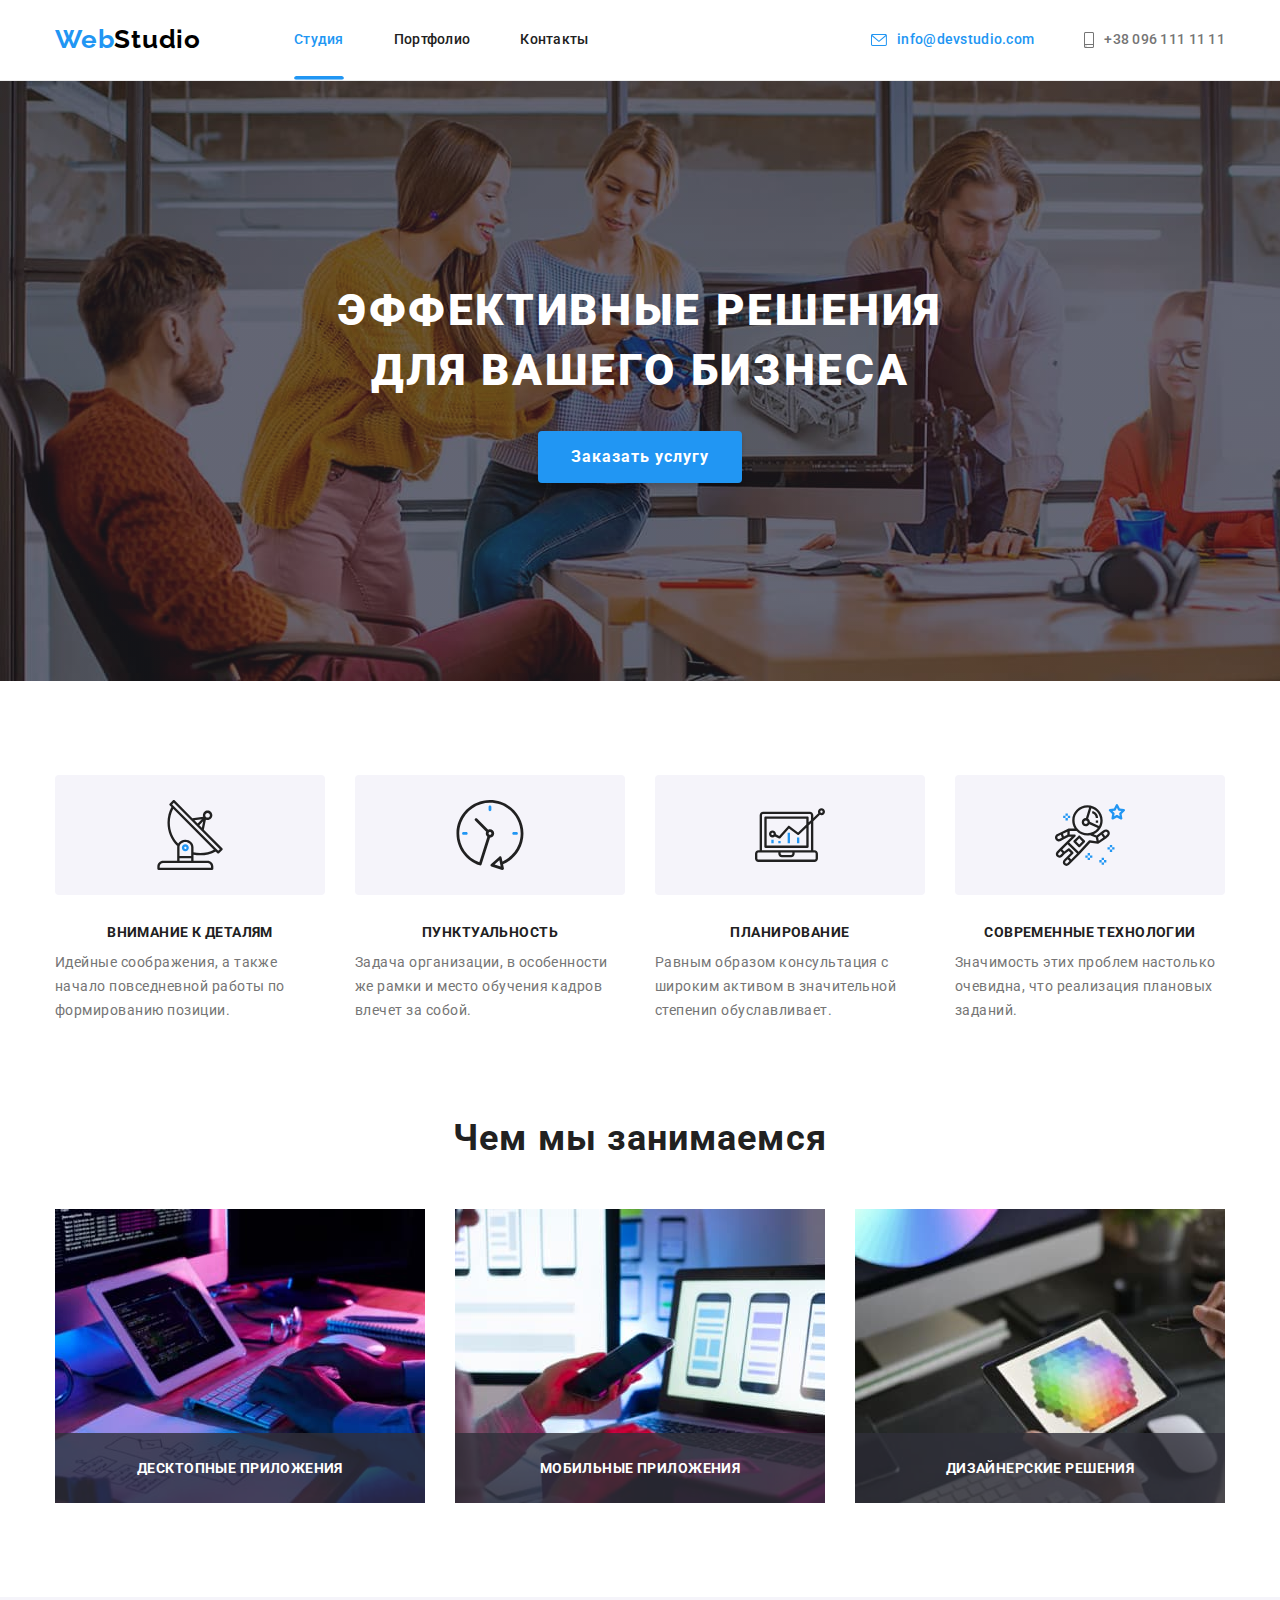
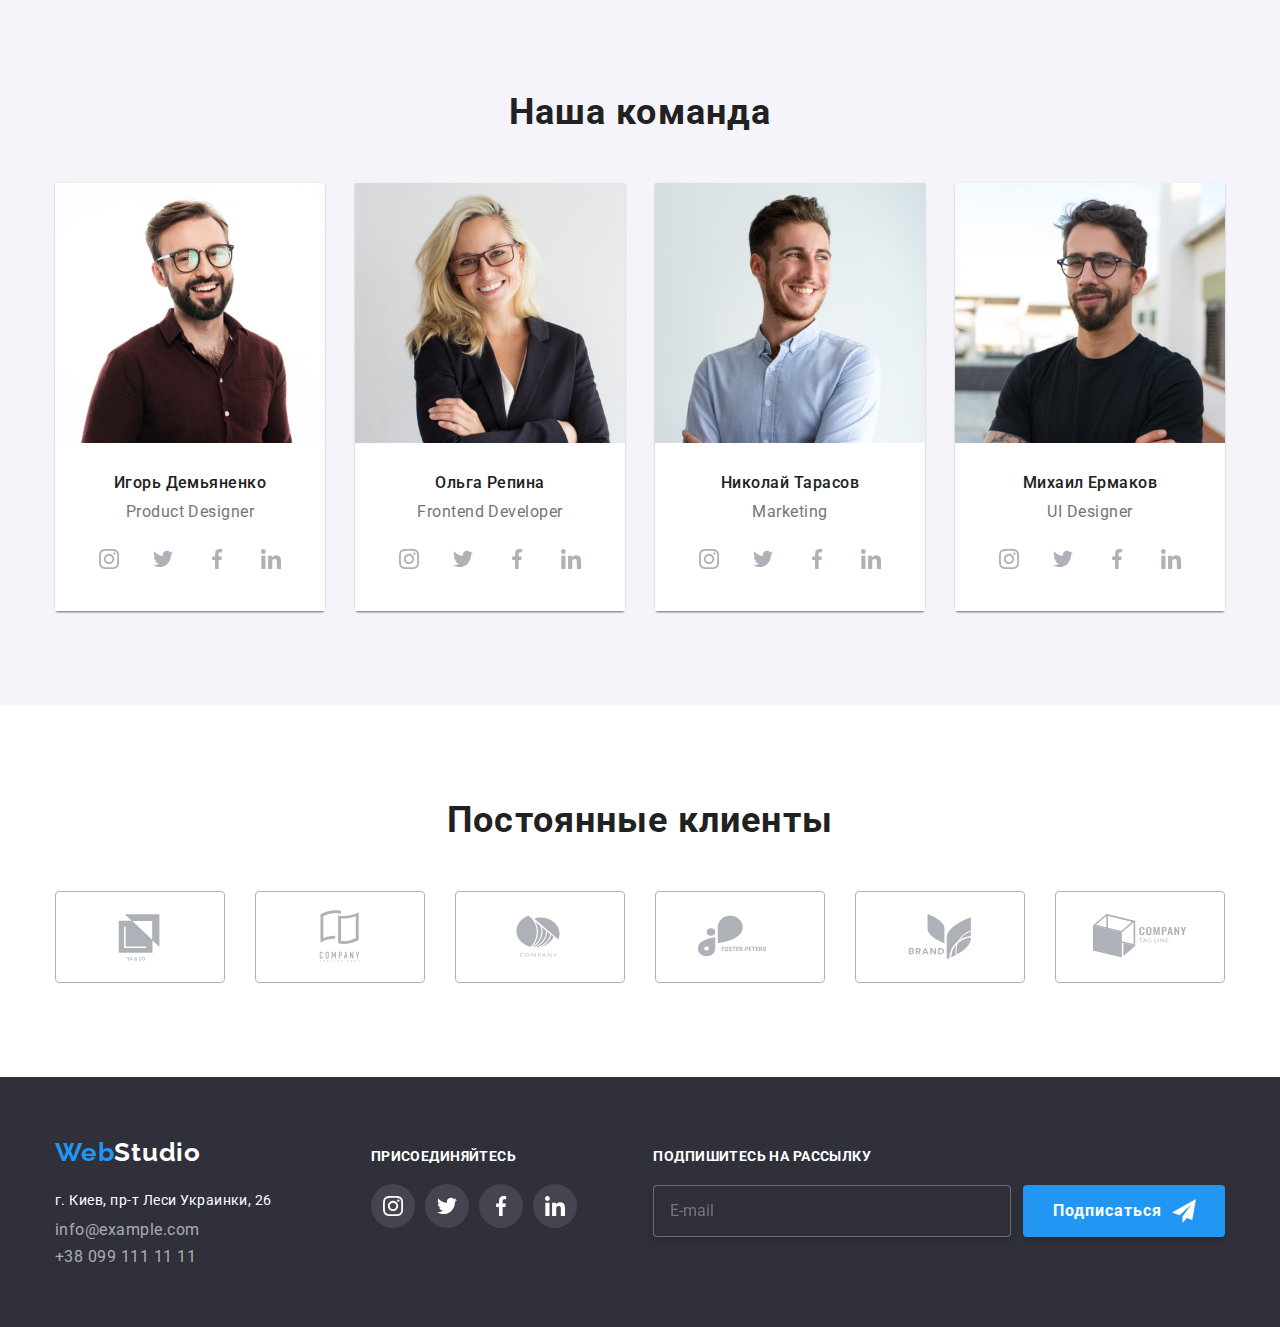
==== commit 8eb45853: "Changes HTML classes" ====
--- a/index.html
+++ b/index.html
@@ -115,8 +115,7 @@
                         <div class="feautures__description">
                             <h3 class="section-title features__title">Современные технологии</h3>
                             <p class="features__review">Значимость этих проблем настолько очевидна, что реализация
-                                плановых
-                                заданий.</p>
+                                плановых заданий.</p>
                         </div>
                     </li>
                 </ul>
@@ -124,66 +123,66 @@
         </section>
 
         <!--Section - Чем мы занимаемся-->
-        <section class="section section-no-padding">
+        <section class="section work-section">
             <div class="container">
-                <h2 class="section-title second">Чем мы занимаемся</h2>
-                <ul class="list work-list">
-
-                    <li class="picture work-list-thumb">
-
-                        <img src="./images/box1.jpg" alt="Ноутбук" width="370" height="294">
-                        <p class="work-list-text">Десктопные приложения</p>
-
-                    </li>
-
-                    <li class="picture work-list-thumb">
-                        <img src="./images/box2.jpg" alt="Телефон" width="370" height="294">
-                        <p class="work-list-text">Мобильные приложения</p>
-                    </li>
-
-                    <li class="picture work-list-thumb">
-                        <img src="./images/box3.jpg" alt="Планшет" width="370" height="294">
-                        <p class="work-list-text">Дизайнерские решения</p>
+                <h2 class="section-title">Чем мы занимаемся</h2>
+                <ul class="list work-section__list">
+
+                    <li class="work-section__thumb">
+                        <img class="work-section__image" src="./images/box1.jpg" alt="Ноутбук" width="370" height="294">
+                        <p class="work-section__label">Десктопные приложения</p>
+
+                    </li>
+
+                    <li class="work-section__thumb">
+                        <img class="work-section__image" src="./images/box2.jpg" alt="Телефон" width="370" height="294">
+                        <p class="work-section__label">Мобильные приложения</p>
+                    </li>
+
+                    <li class="work-section__thumb">
+                        <img class="work-section__image" src="./images/box3.jpg" alt="Планшет" width="370" height="294">
+                        <p class="work-section__label">Дизайнерские решения</p>
                     </li>
                 </ul>
             </div>
         </section>
 
         <!--Section - Наша команда -->
-        <section class="section section-team">
+        <section class="section team-section">
             <div class="container">
-                <h2 class="section-title second">Наша команда</h2>
+                <h2 class="section-title">Наша команда</h2>
                 <ul class="list team-list">
-                    <li class="item">
-                        <img src="./images/img-pr-designer.jpg" alt="Продакт дизайнер" width="270" height="260">
+                    <li class="team-list__item">
+                        <img class="team-list__image" src="./images/img-pr-designer.jpg" alt="Продакт дизайнер"
+                            width="270" height="260">
                         <div class="team-card">
-                            <h3 class="section-title member">Игорь Демьяненко</h3>
-                            <p class="occupation-title">Product Designer</p>
-                            <ul class="icons-list">
-                                <li class="item">
-                                    <a href="" class="icon-link team-icon">
-                                        <svg class="social-icon" width="20" height="20">
+                            <h3 class="team-card__subtitle">Игорь Демьяненко</h3>
+                            <p class="team-card__label">Product Designer</p>
+                            <ul class="social-icons">
+                                <li class="social-icons__item">
+                                    <a href="" class="social-icons__link social-icons--color">
+                                        <svg class="social-icons__symbol" width="20" height="20">
                                             <use href="./images/icons/icons.svg#icon-instagram"></use>
                                         </svg>
                                     </a>
                                 </li>
-                                <li class="item">
-                                    <a href="" class="icon-link team-icon">
-                                        <svg class="social-icon" width="20" height="20">
+                                <li class="social-icons__item">
+                                    <a href="" class="social-icons__link social-icons--color">
+                                        <svg class="social-icons__symbol" width="20" height="20">
                                             <use href="./images/icons/icons.svg#icon-twitter"></use>
                                         </svg>
                                     </a>
                                 </li>
-                                <li class="item">
-                                    <a href="" class="icon-link team-icon">
-                                        <svg class="social-icon" width="20" height="20">
+                                <li class="social-icons__item">
+                                    <a href="" class="social-icons__link social-icons--color">
+                                        <svg class="social-icons__symbol" width="20" height="20">
                                             <use href="./images/icons/icons.svg#icon-facebook"></use>
                                         </svg>
                                     </a>
                                 </li>
-                                <li class="item">
-                                    <a href="" class="icon-link team-icon">
-                                        <svg class="social-icon" width="20" height="20">
+                                <li class="social-icons__item">
+                                    <a href="" class="social-icons__link social-icons--color">
+                                        <svg class="social-icons__symbol" width="20" height="20">
                                             <use href="./images/icons/icons.svg#icon-linkedin"></use>
                                         </svg>
                                     </a>
@@ -192,36 +191,37 @@
                         </div>
                     </li>
 
-                    <li class="item">
-                        <img src="./images/img-fr-developer.jpg" alt="Фронтенд разработчик" width="270" height="260">
+                    <li class="team-list__item">
+                        <img class="team-list__image" src="./images/img-fr-developer.jpg" alt="Фронтенд разработчик"
+                            width="270" height="260">
                         <div class="team-card">
-                            <h3 class="section-title member">Ольга Репина</h3>
-                            <p class="occupation-title">Frontend Developer</p>
-                            <ul class="icons-list">
-                                <li class="item">
-                                    <a href="" class="icon-link team-icon">
-                                        <svg class="social-icon" width="20" height="20">
+                            <h3 class="team-card__subtitle">Ольга Репина</h3>
+                            <p class="team-card__label">Frontend Developer</p>
+                            <ul class="social-icons">
+                                <li class="social-icons__item">
+                                    <a href="" class="social-icons__link social-icons--color">
+                                        <svg class="social-icons__symbol" width="20" height="20">
                                             <use href="./images/icons/icons.svg#icon-instagram"></use>
                                         </svg>
                                     </a>
                                 </li>
-                                <li class="item">
-                                    <a href="" class="icon-link team-icon">
-                                        <svg class="social-icon" width="20" height="20">
+                                <li class="social-icons__item">
+                                    <a href="" class="social-icons__link social-icons--color">
+                                        <svg class="social-icons__symbol" width="20" height="20">
                                             <use href="./images/icons/icons.svg#icon-twitter"></use>
                                         </svg>
                                     </a>
                                 </li>
-                                <li class="item">
-                                    <a href="" class="icon-link team-icon">
-                                        <svg class="social-icon" width="20" height="20">
+                                <li class="social-icons__item">
+                                    <a href="" class="social-icons__link social-icons--color">
+                                        <svg class="social-icons__symbol" width="20" height="20">
                                             <use href="./images/icons/icons.svg#icon-facebook"></use>
                                         </svg>
                                     </a>
                                 </li>
-                                <li class="item">
-                                    <a href="" class="icon-link team-icon">
-                                        <svg class="social-icon" width="20" height="20">
+                                <li class="social-icons__item">
+                                    <a href="" class="social-icons__link social-icons--color">
+                                        <svg class="social-icons__symbol" width="20" height="20">
                                             <use href="./images/icons/icons.svg#icon-linkedin"></use>
                                         </svg>
                                     </a>
@@ -230,36 +230,37 @@
                         </div>
                     </li>
 
-                    <li class="item">
-                        <img src="./images/img-marketing.jpg" alt="Маркетолог" width="270" height="260">
+                    <li class="team-list__item">
+                        <img class="team-list__image" src="./images/img-marketing.jpg" alt="Маркетолог" width="270"
+                            height="260">
                         <div class="team-card">
-                            <h3 class="section-title member">Николай Тарасов</h3>
-                            <p class="occupation-title">Marketing</p>
-                            <ul class="icons-list">
-                                <li class="item">
-                                    <a href="" class="icon-link team-icon">
-                                        <svg class="social-icon" width="20" height="20">
+                            <h3 class="team-card__subtitle">Николай Тарасов</h3>
+                            <p class="team-card__label">Marketing</p>
+                            <ul class="social-icons">
+                                <li class="social-icons__item">
+                                    <a href="" class="social-icons__link social-icons--color">
+                                        <svg class="social-icons__symbol" width="20" height="20">
                                             <use href="./images/icons/icons.svg#icon-instagram"></use>
                                         </svg>
                                     </a>
                                 </li>
-                                <li class="item">
-                                    <a href="" class="icon-link team-icon">
-                                        <svg class="social-icon" width="20" height="20">
+                                <li class="social-icons__item">
+                                    <a href="" class="social-icons__link social-icons--color">
+                                        <svg class="social-icons__symbol" width="20" height="20">
                                             <use href="./images/icons/icons.svg#icon-twitter"></use>
                                         </svg>
                                     </a>
                                 </li>
-                                <li class="item">
-                                    <a href="" class="icon-link team-icon">
-                                        <svg class="social-icon" width="20" height="20">
+                                <li class="social-icons__item">
+                                    <a href="" class="social-icons__link social-icons--color">
+                                        <svg class="social-icons__symbol" width="20" height="20">
                                             <use href="./images/icons/icons.svg#icon-facebook"></use>
                                         </svg>
                                     </a>
                                 </li>
-                                <li class="item">
-                                    <a href="" class="icon-link team-icon">
-                                        <svg class="social-icon" width="20" height="20">
+                                <li class="social-icons__item">
+                                    <a href="" class="social-icons__link social-icons--color">
+                                        <svg class="social-icons__symbol" width="20" height="20">
                                             <use href="./images/icons/icons.svg#icon-linkedin"></use>
                                         </svg>
                                     </a>
@@ -268,36 +269,37 @@
                         </div>
                     </li>
 
-                    <li class="item">
-                        <img src="./images/img-ui-designer.jpg" alt="Дизайнер интерфейса" width="270" height="260">
+                    <li class="team-list__item">
+                        <img class="team-list__image" src="./images/img-ui-designer.jpg" alt="Дизайнер интерфейса"
+                            width="270" height="260">
                         <div class="team-card">
-                            <h3 class="section-title member">Михаил Ермаков</h3>
-                            <p class="occupation-title">UI Designer</p>
-                            <ul class="icons-list">
-                                <li class="item">
-                                    <a href="" class="icon-link team-icon">
-                                        <svg class="social-icon" width="20" height="20">
+                            <h3 class="team-card__subtitle">Михаил Ермаков</h3>
+                            <p class="team-card__label">UI Designer</p>
+                            <ul class="social-icons">
+                                <li class="social-icons__item">
+                                    <a href="" class="social-icons__link social-icons--color">
+                                        <svg class="social-icons__symbol" width="20" height="20">
                                             <use href="./images/icons/icons.svg#icon-instagram"></use>
                                         </svg>
                                     </a>
                                 </li>
-                                <li class="item">
-                                    <a href="" class="icon-link team-icon">
-                                        <svg class="social-icon" width="20" height="20">
+                                <li class="social-icons__item">
+                                    <a href="" class="social-icons__link social-icons--color">
+                                        <svg class="social-icons__symbol" width="20" height="20">
                                             <use href="./images/icons/icons.svg#icon-twitter"></use>
                                         </svg>
                                     </a>
                                 </li>
-                                <li class="item">
-                                    <a href="" class="icon-link team-icon">
-                                        <svg class="social-icon" width="20" height="20">
+                                <li class="social-icons__item">
+                                    <a href="" class="social-icons__link social-icons--color">
+                                        <svg class="social-icons__symbol" width="20" height="20">
                                             <use href="./images/icons/icons.svg#icon-facebook"></use>
                                         </svg>
                                     </a>
                                 </li>
-                                <li class="item">
-                                    <a href="" class="icon-link team-icon">
-                                        <svg class="social-icon" width="20" height="20">
+                                <li class="social-icons__item">
+                                    <a href="" class="social-icons__link social-icons--color">
+                                        <svg class="social-icons__symbol" width="20" height="20">
                                             <use href="./images/icons/icons.svg#icon-linkedin"></use>
                                         </svg>
                                     </a>
@@ -313,50 +315,50 @@
 
         <section class="section">
             <div class="container">
-                <h2 class="section-title second">Постоянные клиенты</h2>
+                <h2 class="section-title">Постоянные клиенты</h2>
                 <ul class="clients-list">
-                    <li class="item">
-                        <a href="" class="link">
+                    <li class="clients-list__item">
+                        <a href="" class="clients-list__link">
                             <svg class="" width="106" height="60">
                                 <use href="./images/icons/icons.svg#icon-logo-1"></use>
                             </svg>
                         </a>
                     </li>
 
-                    <li class="item">
-                        <a href="" class="link">
+                    <li class="clients-list__item">
+                        <a href="" class="clients-list__link">
                             <svg class="" width="106" height="60">
                                 <use href="./images/icons/icons.svg#icon-logo-2"></use>
                             </svg>
                         </a>
                     </li>
 
-                    <li class="item">
-                        <a href="" class="link">
+                    <li class="clients-list__item">
+                        <a href="" class="clients-list__link">
                             <svg class="" width="106" height="60">
                                 <use href="./images/icons/icons.svg#icon-logo-3"></use>
                             </svg>
                         </a>
                     </li>
 
-                    <li class="item">
-                        <a href="" class="link">
+                    <li class="clients-list__item">
+                        <a href="" class="clients-list__link">
                             <svg class="" width="106" height="60">
                                 <use href="./images/icons/icons.svg#icon-logo-4"></use>
                             </svg>
                         </a>
                     </li>
 
-                    <li class="item">
-                        <a href="" class="link">
+                    <li class="clients-list__item">
+                        <a href="" class="clients-list__link">
                             <svg class="" width="106" height="60">
                                 <use href="./images/icons/icons.svg#icon-logo-5"></use>
                             </svg>
                         </a>
                     </li>
 
-                    <li class="item">
-                        <a href="" class="link">
+                    <li class="clients-list__item">
+                        <a href="" class="clients-list__link">
                             <svg class="" width="106" height="60">
                                 <use href="./images/icons/icons.svg#icon-logo-6"></use>
                             </svg>
@@ -377,50 +379,52 @@
                 <a href="/index.html" class="logo">Web<span class="logo-footer">Studio</span></a>
                 <!--Address-->
                 <address class="address">
-                    <p class="address-text">г. Киев, пр-т Леси Украинки, 26</p>
-                    <ul class="address-list list">
-                        <li class="margin"><a href="mailto:info@example.com" class="link">info@example.com</a></li>
-                        <li><a href="tel:+38099111111" class="link">+38 099 111 11 11</a></li>
+                    <p class="address__text">г. Киев, пр-т Леси Украинки, 26</p>
+                    <ul class="address__list list">
+                        <li class="address__item"><a href="mailto:info@example.com"
+                                class="address__link">info@example.com</a>
+                        </li>
+                        <li><a href="tel:+38099111111" class="address__link">+38 099 111 11 11</a></li>
                     </ul>
                 </address>
             </div>
             <div class="footer-icons">
-                <p class="text">присоединяйтесь</p>
-                <ul class="icons-list">
-                    <li class="item">
-                        <a href="" class="icon-link footer-icon">
-                            <svg class="social-icon" width="20" height="20">
+                <p class="footer-icons__text">присоединяйтесь</p>
+                <ul class="social-icons">
+                    <li class="social-icons__item">
+                        <a href="" class="social-icons__link footer-icons--color">
+                            <svg class="social-icons__symbol" width="20" height="20">
                                 <use href="./images/icons/icons.svg#icon-instagram"></use>
                             </svg>
                         </a>
                     </li>
-                    <li class="item">
-                        <a href="" class="icon-link footer-icon">
-                            <svg class="social-icon" width="20" height="20">
+                    <li class="social-icons__item">
+                        <a href="" class="social-icons__link footer-icons--color">
+                            <svg class="social-icons__symbol" width="20" height="20">
                                 <use href="./images/icons/icons.svg#icon-twitter"></use>
                             </svg>
                         </a>
                     </li>
-                    <li class="item">
-                        <a href="" class="icon-link footer-icon">
-                            <svg class="social-icon" width="20" height="20">
+                    <li class="social-icons__item">
+                        <a href="" class="social-icons__link footer-icons--color">
+                            <svg class="social-icons__symbol" width="20" height="20">
                                 <use href="./images/icons/icons.svg#icon-facebook"></use>
                             </svg>
                         </a>
                     </li>
-                    <li class="item">
-                        <a href="" class="icon-link footer-icon">
-                            <svg class="social-icon" width="20" height="20">
+                    <li class="social-icons__item">
+                        <a href="" class="social-icons__link footer-icons--color">
+                            <svg class="social-icons__symbol" width="20" height="20">
                                 <use href="./images/icons/icons.svg#icon-linkedin"></use>
                             </svg>
                         </a>
                     </li>
                 </ul>
             </div>
-            <div class="footer-form-box">
-                <b class="title">Подпишитесь на рассылку</b>
-                <div class="footer-form-field">
-                    <input type="email" name="email" id="email" placeholder="E-mail">
+            <div class="footer-form">
+                <b class="footer-form__title">Подпишитесь на рассылку</b>
+                <div class="footer-form__field">
+                    <input type="email" name="email" id="email" placeholder="E-mail" class="footer-form__imput">
 
                     <button type="submit" class="button btn-footer">Подписаться</button>
                 </div>
@@ -430,50 +434,52 @@
 
     <!-- BACKDROP - Модальне вікно-->
     <div class="backdrop is-hidden" data-modal>
-        <div class="modal">
+        <div class="main-page-modal">
             <!-- CLOSE- BUTTON -->
-            <button data-modal-close class="btn-icon">
-                <svg class="cross-icon" width="11" height="11">
+            <button data-modal-close class="modal-btn">
+                <svg class="modal-btn__cross-icon" width="11" height="11">
                     <use href="./images/icons/icons.svg#icon-cross"></use>
                 </svg>
             </button>
 
             <!-- FORM -->
-            <form class="form">
-                <b class="form-title">Оставьте свои данные, мы вам перезвоним</b>
+            <form class="main-page-form">
+                <b class="main-page-form__title">Оставьте свои данные, мы вам перезвоним</b>
                 <div class="form-field">
-                    <label class="form-label" for="name">Имя</label>
-                    <input type="text" name="name" id="name" required minlength="3">
+                    <label class="form-field__label" for="name">Имя</label>
+                    <input class="form-field__input" type="text" name="name" id="name" required minlength="3">
                     <svg class="form-icon" width="18" height="18">
                         <use href="./images/icons/icons.svg#icon-person-black"></use>
                     </svg>
                 </div>
                 <div class="form-field">
-                    <label for="tel">Телефон</label>
-                    <input type="tel" name="tel" id="tel" required>
+                    <label class="form-field__label" for="tel">Телефон</label>
+                    <input class="form-field__input" type="tel" name="tel" id="tel" required>
                     <svg class="form-icon" width="18" height="18">
                         <use href="./images/icons/icons.svg#icon-phone-black"></use>
                     </svg>
                 </div>
                 <div class="form-field">
-                    <label for="mail">Почта</label>
-                    <input type="email" name="mail" id="mail">
+                    <label class="form-field__label" for="mail">Почта</label>
+                    <input class="form-field__input" type="email" name="mail" id="mail">
                     <svg class="form-icon" width="18" height="18">
                         <use href="./images/icons/icons.svg#icon-email-black"></use>
                     </svg>
                 </div>
                 <div class="textarea-field">
-                    <label for="comment">Комментарий</label>
-                    <textarea name="comment" id="comment" cols="30" rows="10" placeholder="Введите текст"></textarea>
+                    <label class="form-field__label" for="comment">Комментарий</label>
+                    <textarea name="comment" id="comment" cols="30" rows="10" placeholder="Введите текст"
+                        class="textarea-field__textzone"></textarea>
                 </div>
 
-                <label for="policy" class="policy-field">
-                    <input class="check-input" type="checkbox" name="policy" id="policy">
-                    <span class="icon"></span>
-                    Соглашаюсь с рассылкой и принимаю<a href="" class="policy-link">Условия договора</a>
+                <label class="form-field__label policy-field" for="policy">
+                    <input class="form-field__input policy-field__check-input" type="checkbox" name="policy"
+                        id="policy">
+                    <span class="policy-field__icon"></span>Соглашаюсь с рассылкой и принимаю<a href=""
+                        class="policy-field__link">Условия договора</a>
                 </label>
 
-                <button type="submit" class="button form-button">Отправить</button>
+                <button type="submit" class="button main-page-form__button">Отправить</button>
             </form>
 
         </div>
--- a/css/styles.css
+++ b/css/styles.css
@@ -61,16 +61,23 @@
 .section-title {
   color: var(--title-text-color);
   letter-spacing: 0.03em;
-}
-.section-title.second {
   font-size: 36px;
   line-height: 1.17;
   text-align: center;
   margin-bottom: 50px;
 }
 
+
+.features__title {
+  margin-bottom: 10px;
+
+  font-size: 14px;
+  line-height: 1.14;
+  text-transform: uppercase;
+}
+
 /* SOCIAL ICONS GENERAL */
-.icons-list {
+.social-icons {
   list-style: none;
   padding: 0;
   margin: 0;
@@ -81,15 +88,15 @@
   text-align: center;
 }
 
-.icons-list .item {
+.social-icons__item {
   width: 44px;
   height: 44px;
 }
-.icons-list .item:not(:last-child) {
+.social-icons__item:not(:last-child) {
   margin-right: 10px;
 }
 
-.icon-link {
+.social-icons__link {
   text-decoration: none;
   display: flex;
   width: 100%;
@@ -97,6 +104,17 @@
   border-radius: 50%;
   align-items: center;
   justify-content: center;
+}
+.social-icons__link {
+  transition: color var(--time-cubic), background-color var(--time-cubic);
+}
+.social-icons__link:hover,
+.social-icons__link:focus {
+  background-color: var(--accent-color);
+  color: var(--primary-white-color);
+}
+.social-icons__symbol {
+  fill: currentColor;
 }
 
 /* СЕКЦИЯ HEADER */
@@ -340,6 +358,8 @@
 .features__title {
   margin-bottom: 10px;
 
+  color: var(--title-text-color);
+  letter-spacing: 0.03em;
   font-size: 14px;
   line-height: 1.14;
   text-transform: uppercase;
@@ -362,21 +382,19 @@
 }
 
 /* СЕКЦИЯ - ЧЕМ МЫ ЗАНИМАЕМСЯ */
-.section-no-padding {
+.work-section {
   padding-top: 0;
 }
-.work-list {
-  display: flex;
-}
-.work-list img {
+
+.work-section__list {
+  display: flex;
+}
+.work-section__image {
   display: block;
 }
-.work-list > .picture:not(:last-child) {
-  margin-right: var(--card-set-gap);
-}
 
 /* Позиціонування на img */
-.work-list-thumb {
+.work-section__thumb {
   position: relative;
 
   width: 370px;
@@ -384,7 +402,11 @@
 
   display: flex;
 }
-.work-list-text {
+.work-section__thumb:not(:last-child) {
+  margin-right: var(--card-set-gap);
+}
+
+.work-section__label {
   position: absolute;
   bottom: 0;
   height: 70px;
@@ -405,18 +427,25 @@
 }
 
 /* СЕКЦИЯ НАША КОМАНДА */
-.section-team {
+.team-section {
   background-color: var(--button-bgr-color);
 }
 .team-list {
   display: flex;
 }
-.team-list > .item {
+.team-list__item {
   width: calc((100%-90px) / 4);
 
   box-shadow: 0px 1px 3px rgba(0, 0, 0, 0.12), 0px 1px 1px rgba(0, 0, 0, 0.14),
     0px 2px 1px rgba(0, 0, 0, 0.2);
   border-radius: 0px 0px 4px 4px;
+}
+.team-list__item:not(:last-child) {
+  margin-right: var(--card-set-gap);
+}
+
+.team-list__image {
+  display: block;
 }
 
 .team-card {
@@ -428,15 +457,10 @@
   background-color: var(--primary-white-color);
 }
 
-.team-list > .item:not(:last-child) {
-  margin-right: var(--card-set-gap);
-}
-
-.team-list img {
-  display: block;
-}
-
-.section-title.member {
+
+.team-card__subtitle {
+  color: var(--title-text-color);
+  letter-spacing: 0.03em;
   font-weight: 500;
   font-size: 16px;
   line-height: 1.187;
@@ -444,30 +468,17 @@
   margin-bottom: 10px;
 }
 
-.occupation-title {
+.team-card__label {
   font-size: 16px;
   line-height: 1.187;
   text-align: center;
   margin-bottom: 16px;
 }
 
-/* Иконки */
-.team-icon {
+/* Иконки SOCIAL*/
+.social-icons--color {
   background-color: var(--primary-white-color);
   color: var(--social-icons-color);
-}
-
-.social-icon {
-  fill: currentColor;
-}
-
-.icon-link {
-  transition: color var(--time-cubic), background-color var(--time-cubic);
-}
-.icon-link:hover,
-.icon-link:focus {
-  background-color: var(--accent-color);
-  color: var(--primary-white-color);
 }
 
 /* СЕКЦИЯ ПОСТОЯННЫЕ КЛИЕНТИ  */
@@ -479,16 +490,16 @@
   display: flex;
   justify-content: center;
 }
-.clients-list .item {
+.clients-list__item {
   width: 170px;
   height: 92px;
 
   color: var(--social-icons-color);
 }
-.clients-list .item:not(:last-child) {
+.clients-list__item:not(:last-child) {
   margin-right: var(--card-set-gap);
 }
-.clients-list .link {
+.clients-list__link {
   display: flex;
   justify-content: center;
   align-items: center;
@@ -503,8 +514,8 @@
 
   transition: fill var(--time-cubic), border var(--time-cubic);
 }
-.clients-list .link:hover,
-.clients-list .link:focus {
+.clients-list__link:hover,
+.clients-list__link:focus {
   fill: var(--accent-color);
   border: 1px solid var(--accent-color);
 }
@@ -539,30 +550,30 @@
   font-style: inherit;
   font-weight: 400;
 }
-.address-text {
+.address__text {
   margin-bottom: 9px;
 
   color: var(--primary-white-color);
   font-size: 14px;
   line-height: 24px;
 }
-.address-list > .margin {
+.address__item {
   margin-bottom: 9px;
 }
-.address-list .link {
+.address__link {
   color: var(--address-link-color);
   text-decoration: none;
 
   transition: color var(--time-cubic);
 }
-.address-list .link:hover,
-.address-list .link:focus {
+.address__link:hover,
+.address__link:focus {
   color: var(--accent-color);
 }
 
 /* Иконки */
 
-.footer-icons .text {
+.footer-icons__text {
   margin-bottom: 20px;
   font-family: inherit;
   font-style: inherit;
@@ -574,31 +585,23 @@
 
   color: var(--primary-white-color);
 }
-.icons-list .footer-icon {
+.footer-icons--color {
   background-color: var(--footer-icons-bgr);
   color: var(--primary-white-color);
 }
 
-.social-icon {
-  fill: currentColor;
-}
-.icon-link:hover,
-.icon-link:focus {
-  background-color: var(--accent-color);
-  color: var(--primary-white-color);
-}
-
-/* FORM FOOTER*/
-.footer-form-box {
+
+/* FOOTER FORM*/
+.footer-form {
   display: flex;
   flex-direction: column;
 }
 
-.footer-form-field {
-  display: flex;
-}
-
-.footer-form-box .title {
+.footer-form__field {
+  display: flex;
+}
+
+.footer-form__title {
   margin-bottom: 20px;
 
   font-weight: 700;
@@ -609,7 +612,7 @@
 
   color: var(--primary-white-color);
 }
-.footer-form-field input {
+.footer-form__imput {
   width: 358px;
   padding-top: 15px;
   padding-bottom: 15px;
@@ -655,7 +658,7 @@
   background-image: url(../images/icons/icon-send.svg);
 }
 
-/* Modal window */
+/* Modal window - Backdrop*/
 .backdrop {
   position: fixed;
   top: 0;
@@ -669,7 +672,7 @@
   transition: opacity var(--time-cubic), visibility var(--time-cubic);
 }
 
-.backdrop.is-hidden {
+.is-hidden {
   visibility: hidden;
   opacity: 0;
   pointer-events: none;
@@ -677,11 +680,11 @@
   transition: opacity var(--time-cubic), visibility var(--time-cubic);
 }
 
-.backdrop.is-hidden .modal {
+.main-page-modal {
   transform: translate(-50%, -50%) scale(0.9);
   transition: transform var(--time-cubic);
 }
-.modal {
+.main-page-modal {
   position: absolute;
   top: 50%;
   left: 50%;
@@ -699,7 +702,7 @@
   transition: transform var(--time-cubic);
 }
 
-.btn-icon {
+.modal-btn {
   position: absolute;
   right: 14px;
   top: 14px;
@@ -721,19 +724,19 @@
 
   transition: color var(--time-cubic);
 }
-.btn-icon:hover,
-.btn-icon:focus {
+.modal-btn:hover,
+.modal-btn:focus {
   color: var(--accent-color);
 }
-.cross-icon {
+.modal-btn__cross-icon {
   fill: currentColor;
 }
 
 /* ФОРМА В МОДАЛЦІ */
-.form {
+.main-page-form {
   width: 448px;
 }
-.form-title {
+.main-page-form__title {
   display: inline-block;
   margin-bottom: 12px;
 
@@ -751,7 +754,7 @@
   margin-bottom: 10px;
 }
 
-.form label {
+.form-field__label {
   margin-bottom: 4px;
 
   font-size: 12px;
@@ -762,7 +765,7 @@
 
   color: var(--primary-text-color);
 }
-.form input {
+.form-field__input {
   padding: 11px 0 11px 42px;
   border: 1px solid var(--input-textarea-border);
   border-radius: 4px;
@@ -770,7 +773,7 @@
   transition: border-color var(--time-cubic);
 }
 
-.form-field input:focus,
+.form-field__input:focus,
 .textarea-field textarea:focus {
   outline: none;
   border-color: var(--accent-color);
@@ -779,7 +782,7 @@
 .form-field:focus-within > .form-icon {
   fill: var(--accent-color);
 }
-.form .form-icon {
+.form-icon {
   position: absolute;
   top: 50%;
   left: 12px;
@@ -788,13 +791,13 @@
 }
 
 /* FORM TEXTAREA */
-.form .textarea-field {
+.textarea-field {
   display: flex;
   flex-direction: column;
 
   margin-bottom: 20px;
 }
-.form textarea {
+.textarea-field__textzone {
   resize: none;
   padding: 12px 16px;
 
@@ -803,14 +806,14 @@
 
   transition: border-color var(--time-cubic);
 }
-.textarea-field textarea::placeholder {
+.textarea-field__textzone::placeholder {
   font-size: 12px;
   line-height: 1.166;
   letter-spacing: 0.01em;
   color: var(--textarea-color);
 }
 /* FORM CHECKBOX POLICY*/
-.form .policy-field {
+.policy-field {
   display: flex;
   flex-direction: row;
   align-items: center;
@@ -828,16 +831,17 @@
 }
 
 /* checkbox mark */
-.policy-field .icon {
+.policy-field__icon {
   width: 16px;
   height: 15px;
   border: 1px solid var(--title-text-color);
   border-radius: 2px;
+   margin-right: 7px;
 
   transition: border-color var(--time-cubic), background-color var(--time-cubic);
 }
 
-.policy-field .check-input {
+.policy-field__check-input {
   position: absolute;
   width: 1px;
   height: 1px;
@@ -850,7 +854,7 @@
   clip: rect(0 0 0 0);
   overflow: hidden;
 }
-.check-input:checked + .icon {
+.policy-field__check-input:checked + .policy-field__icon {
   background-color: var(--accent-color);
   background-image: url(../images/icons/icon-check.svg);
   background-size: contain;
@@ -858,17 +862,17 @@
   border-color: transparent;
 }
 
-.policy-field:focus-within > .icon {
+.policy-field:focus-within > .policy-field__icon {
   border-color: var(--accent-color);
 }
 
-.form .policy-link {
+.policy-field__link {
   color: var(--accent-color);
   margin-left: 4px;
 }
 
 /* FORM BUTTON */
-.form .form-button {
+.main-page-form__button {
   display: flex;
   min-width: 200px;
   padding: 10px 55px 10px 56px;
@@ -888,8 +892,8 @@
   transition: background-color var(--time-cubic);
 }
 
-.form-button:hover,
-.form-button:focus {
+.main-page-form__button:hover,
+.main-page-form__button:focus {
   background-color: var(--modal-button-hover);
 }
 
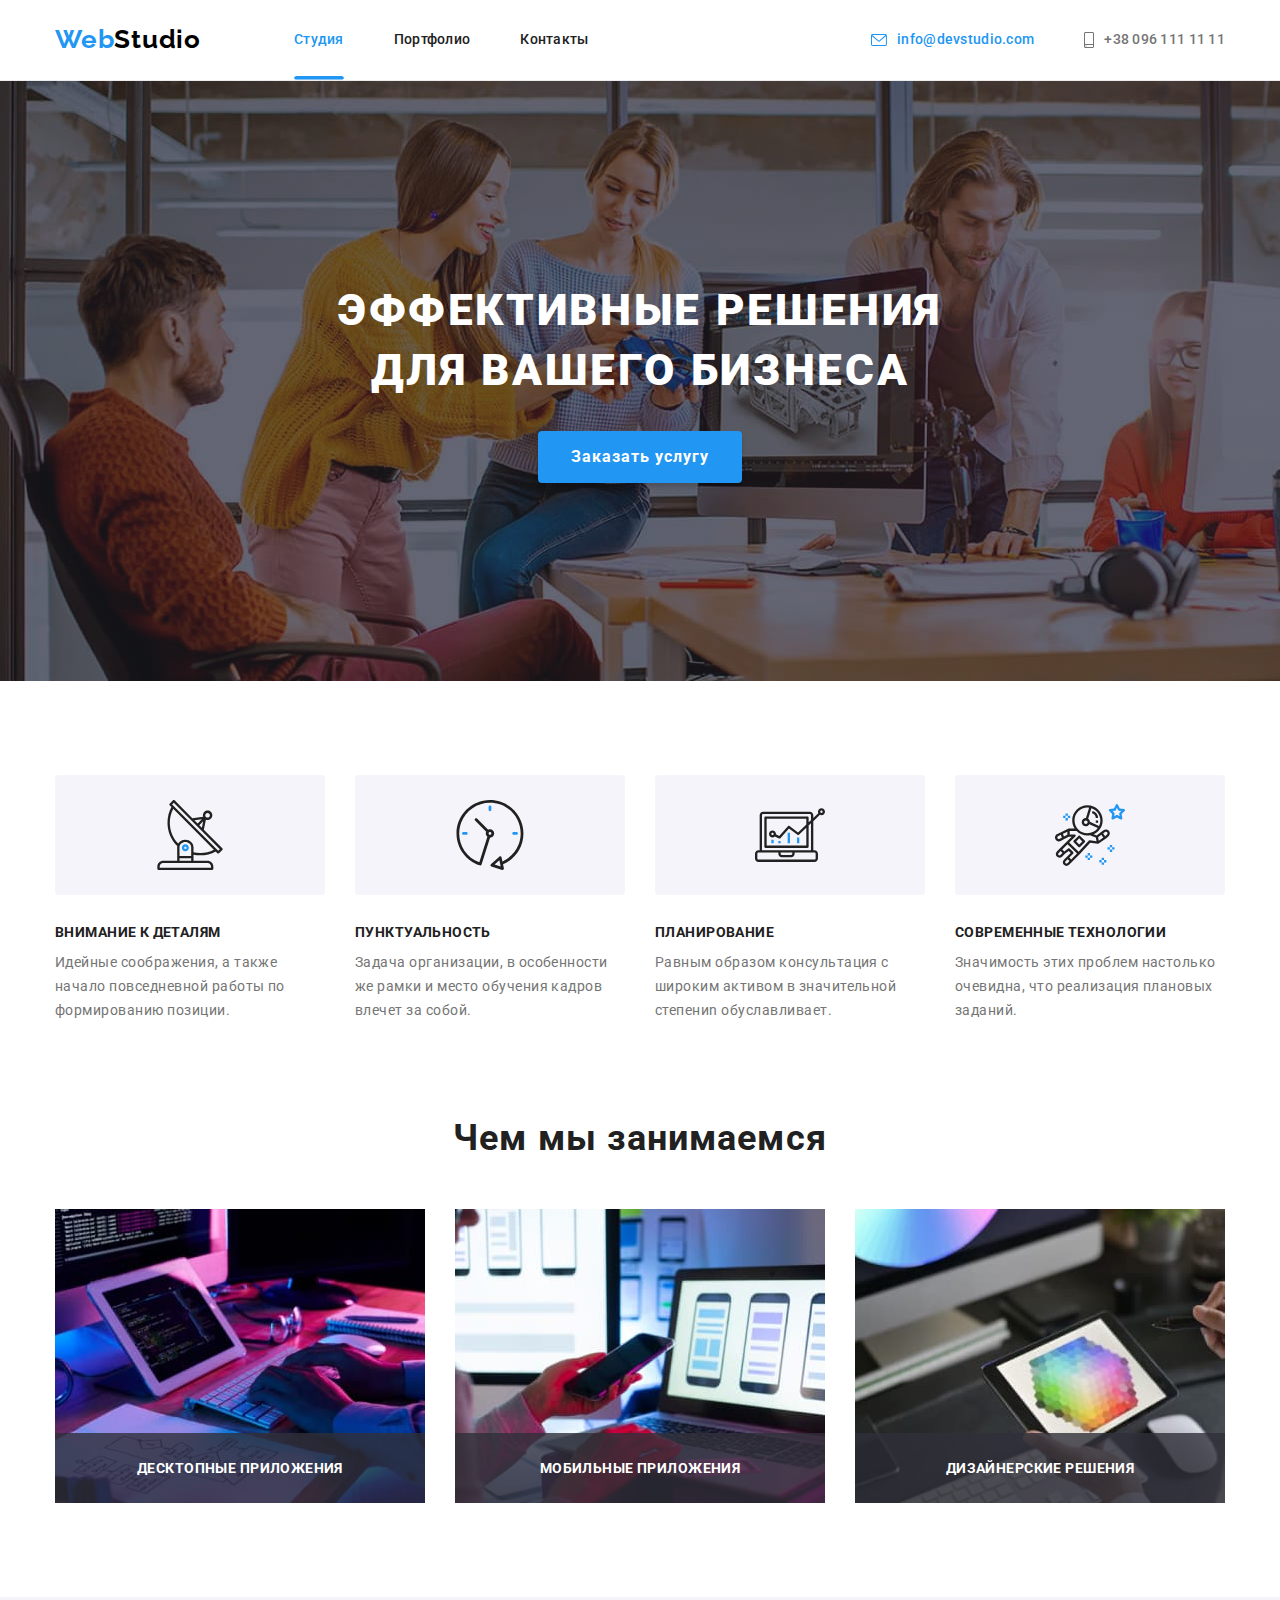
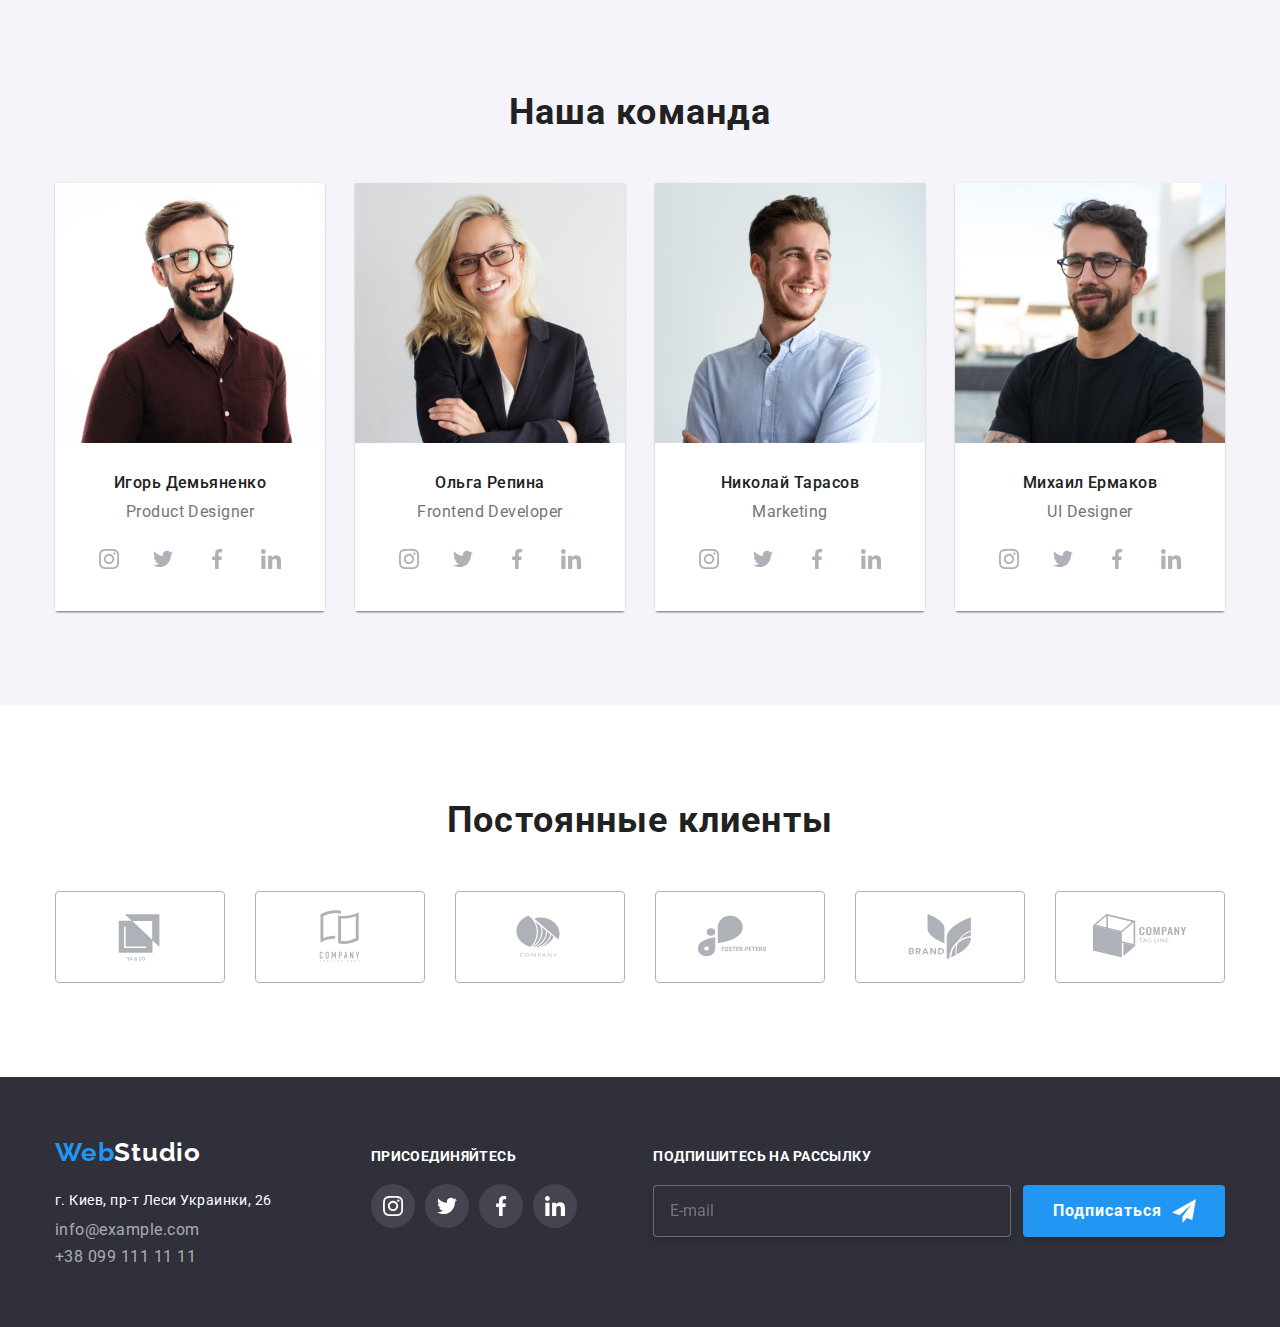
==== commit edf51e1f: "Adds Live Sass Compieler" ====
--- a/index.html
+++ b/index.html
@@ -13,6 +13,7 @@
     <link rel="stylesheet"
         href="https://cdnjs.cloudflare.com/ajax/libs/modern-normalize/1.0.0/modern-normalize.min.css">
     <link rel="stylesheet" href="./css/styles.css">
+    <link rel="stylesheet" href="./css/main.min.css">
 </head>
 
 <body>
@@ -72,7 +73,7 @@
                             </svg>
                         </div>
                         <div class="feautures__description">
-                            <h3 class="section-title features__title">Внимание к деталям</h3>
+                            <h3 class="features__title">Внимание к деталям</h3>
                             <p class="features__review">Идейные соображения, а также начало повседневной работы по
                                 формированию
                                 позиции.</p>
@@ -86,7 +87,7 @@
                             </svg>
                         </div>
                         <div class="feautures__description">
-                            <h3 class="section-title features__title">Пунктуальность</h3>
+                            <h3 class="features__title">Пунктуальность</h3>
                             <p class="features__review">Задача организации, в особенности же рамки и место обучения
                                 кадров влечет
                                 за собой.</p>
@@ -100,7 +101,7 @@
                             </svg>
                         </div>
                         <div class="feautures__description">
-                            <h3 class="section-title features__title">Планирование</h3>
+                            <h3 class="features__title">Планирование</h3>
                             <p class="features__review">Равным образом консультация с широким активом в значительной
                                 степениn обуславливает.</p>
                         </div>
@@ -113,7 +114,7 @@
                             </svg>
                         </div>
                         <div class="feautures__description">
-                            <h3 class="section-title features__title">Современные технологии</h3>
+                            <h3 class="features__title">Современные технологии</h3>
                             <p class="features__review">Значимость этих проблем настолько очевидна, что реализация
                                 плановых заданий.</p>
                         </div>
@@ -424,7 +425,7 @@
             <div class="footer-form">
                 <b class="footer-form__title">Подпишитесь на рассылку</b>
                 <div class="footer-form__field">
-                    <input type="email" name="email" id="email" placeholder="E-mail" class="footer-form__imput">
+                    <input type="email" name="email" id="email" placeholder="E-mail" class="footer-form__input">
 
                     <button type="submit" class="button btn-footer">Подписаться</button>
                 </div>
--- a/css/styles.css
+++ b/css/styles.css
@@ -67,7 +67,6 @@
   margin-bottom: 50px;
 }
 
-
 .features__title {
   margin-bottom: 10px;
 
@@ -457,7 +456,6 @@
   background-color: var(--primary-white-color);
 }
 
-
 .team-card__subtitle {
   color: var(--title-text-color);
   letter-spacing: 0.03em;
@@ -590,7 +588,6 @@
   color: var(--primary-white-color);
 }
 
-
 /* FOOTER FORM*/
 .footer-form {
   display: flex;
@@ -836,7 +833,7 @@
   height: 15px;
   border: 1px solid var(--title-text-color);
   border-radius: 2px;
-   margin-right: 7px;
+  margin-right: 7px;
 
   transition: border-color var(--time-cubic), background-color var(--time-cubic);
 }
@@ -907,15 +904,15 @@
 
   margin-bottom: 50px;
 }
-.filter-buttons > .margin:not(:last-child) {
+.filter-buttons--gap:not(:last-child) {
   margin-right: 8px;
 }
-.filter-buttons .accent {
+.filter-buttons--accent {
   background-color: var(--accent-color);
   color: var(--primary-white-color);
 }
 
-.button.secondary {
+.filter-buttons__secondary {
   padding: 6px 22px;
 
   font-weight: 500;
@@ -926,8 +923,8 @@
     box-shadow var(--time-cubic);
 }
 
-.filter-buttons .secondary:hover,
-.filter-buttons .secondary:focus {
+.filter-buttons__secondary:hover,
+.filter-buttons__secondary:focus {
   color: var(--primary-white-color);
   background-color: var(--accent-color);
 
@@ -936,7 +933,22 @@
 }
 
 /* PORTFOLIO CARDS */
-.card .card-link {
+
+.portfolio-cards {
+  display: flex;
+  flex-wrap: wrap;
+
+  margin-top: calc(-1 * var(--card-set-gap));
+  margin-left: calc(-1 * var(--card-set-gap));
+}
+
+.portfolio-cards__item {
+  background: var(--primary-white-color);
+  margin-top: var(--card-set-gap);
+  margin-left: var(--card-set-gap);
+  flex-basis: calc(100% / 3) - var(--card-set-gap);
+}
+.portfolio-cards__link {
   text-decoration: none;
   display: block;
 
@@ -945,54 +957,38 @@
 
   transition: box-shadow var(--time-cubic);
 }
-
-.card {
-  background: var(--primary-white-color);
-}
-
-.cards-set img {
+.portfolio-cards__link:hover,
+.portfolio-cards__link:focus {
+  box-shadow: 0px 1px 1px rgba(0, 0, 0, 0.12), 0px 4px 4px rgba(0, 0, 0, 0.06),
+    1px 4px 6px rgba(0, 0, 0, 0.16);
+}
+
+.portfolio-cards__image {
   display: block;
   max-width: 100%;
   height: auto;
 }
-.cards-set {
-  display: flex;
-  flex-wrap: wrap;
-
-  margin-top: calc(-1 * var(--card-set-gap));
-  margin-left: calc(-1 * var(--card-set-gap));
-}
-
-.cards-set > .card {
-  margin-top: var(--card-set-gap);
-  margin-left: var(--card-set-gap);
-  flex-basis: calc(100% / 3) - var(--card-set-gap);
-}
-.card-box {
+
+.portfolio-cards__textbox {
   padding: 20px 24px;
 
   border: 1px solid var(--border-color);
 }
-.card-title {
+.portfolio-cards__label {
   margin-bottom: 4px;
   color: var(--title-text-color);
   font-size: 18px;
   line-height: 2;
   letter-spacing: 0.06em;
 }
-.card .description {
+.portfolio-cards__text {
   font-size: 16px;
   line-height: 1.87;
   color: var(--primary-text-color);
 }
-.cards-set .card-link:hover,
-.cards-set .card-link:focus {
-  box-shadow: 0px 1px 1px rgba(0, 0, 0, 0.12), 0px 4px 4px rgba(0, 0, 0, 0.06),
-    1px 4px 6px rgba(0, 0, 0, 0.16);
-}
 
 /* Позиціонування Card-set при HOVER*/
-.card-actions {
+.portfolio-cards__content {
   position: relative;
   overflow: hidden;
 
@@ -1000,7 +996,7 @@
   height: 294px;
 }
 
-.text-hover {
+.card-overlay__text {
   position: absolute;
   width: 100%;
   color: var(--primary-white-color);
@@ -1020,8 +1016,9 @@
   opacity: 0;
 }
 
-.card-hover:hover .text-hover,
-.card-hover:focus .text-hover {
+/* при hover виїжджає текст */
+.portfolio-cards__link:hover .card-overlay__text,
+.portfolio-cards__link:focus .card-overlay__text {
   opacity: 1;
 }
 
@@ -1039,8 +1036,8 @@
   opacity: 0;
 }
 
-.card-hover:hover .card-overlay,
-.card-hover:focus .card-overlay {
+.portfolio-cards__link:hover .card-overlay,
+.portfolio-cards__link:focus .card-overlay {
   transform: translate(0);
   opacity: 1;
 }
--- a/css/main.min.css
+++ b/css/main.min.css
@@ -0,0 +1,2 @@
+:root{--primary-text-color: #757575;--title-text-color: #212121;--accent-color: #2196f3;--primary-black-color: #000000;--primary-white-color: #ffffff;--address-link-color: rgba(255, 255, 255, 0.6);--hero-footer-bgr-color: #2f303a;--button-bgr-color: #f5f4fa;--header-line-color: #ececec;--border-color: #eeeeee;--social-icons-color: #afb1b8;--footer-icons-bgr: rgba(255, 255, 255, 0.1);--modal-button-hover: #188ce8;--textarea-color: rgba(117, 117, 117, 0.5);--input-textarea-border: rgba(33, 33, 33, 0.2);--button-shadow: rgba(0, 0, 0, 0.15);--card-set-gap: 30px;--time-cubic: 250ms cubic-bezier(0.4, 0, 0.2, 1)}.list{padding:0;margin:0;list-style:none}h1,h2,h3,h4,h5,h6,p{margin:0}.visually-hidden{position:absolute;width:1px;height:1px;margin:-1px;border:0;padding:0;white-space:nowrap;clip-path:inset(100%);clip:rect(0 0 0 0);overflow:hidden}.container{width:1200px;padding-left:15px;padding-right:15px;margin:0 auto}body{background-color:var(--primary-white-color);color:var(--primary-text-color);font-family:Roboto, sans-serif;letter-spacing:0.03em}.section{padding-top:94px;padding-bottom:94px}.section-title{color:var(--title-text-color);letter-spacing:0.03em;font-size:36px;line-height:1.17;text-align:center;margin-bottom:50px}.button{color:var(--title-text-color);background-color:var(--button-bgr-color);font-family:Roboto, sans-serif;font-size:16px;text-align:center;border:1px solid transparent;border-radius:4px;cursor:pointer;margin:0 auto;transition:color var(--time-cubic),background-color var(--time-cubic)}.button:hover,.button:focus,.button:active{color:var(--primary-white-color);background-color:var(--accent-color)}.portfolio-cards__content{position:relative;overflow:hidden;width:370px;height:294px}.card-overlay__text{position:absolute;width:100%;color:var(--primary-white-color);padding:63px 24px;top:50%;left:50%;transform:translate(-50%, -50%);display:flex;width:100%;font-size:18px;line-height:1.56;letter-spacing:0.03em;opacity:0}.portfolio-cards__link:hover .card-overlay__text,.portfolio-cards__link:focus .card-overlay__text{opacity:1}.card-overlay{position:absolute;top:0;left:0;width:100%;height:100%;background-color:rgba(33,150,243,0.9);transform:translateY(100%);transition:transform var(--time-cubic);opacity:0}.portfolio-cards__link:hover .card-overlay,.portfolio-cards__link:focus .card-overlay{transform:translate(0);opacity:1}.social-icons{list-style:none;padding:0;margin:0;display:flex;width:206px;justify-content:center;text-align:center}.social-icons__item{width:44px;height:44px}.social-icons__item:not(:last-child){margin-right:10px}.social-icons__link{text-decoration:none;display:flex;width:100%;height:100%;border-radius:50%;align-items:center;justify-content:center}.social-icons__link{transition:color var(--time-cubic),background-color var(--time-cubic)}.social-icons__link:hover,.social-icons__link:focus{background-color:var(--accent-color);color:var(--primary-white-color)}.social-icons__symbol{fill:currentColor}.logo{color:var(--accent-color);font-family:Raleway, sans-serif;font-style:normal;font-weight:700;font-size:26px;line-height:1.19;letter-spacing:0.03em;text-decoration:none;margin-right:93px;transition:color var(--time-cubic)}.page-header__logo{padding-top:24px;padding-bottom:25px}.logo__text--black{color:var(--primary-black-color);transition:color var(--time-cubic)}.logo:hover,.logo:focus,.logo__text--black:focus,.logo__text--black:hover{color:var(--accent-color)}.logo-footer{color:var(--primary-white-color);transition:color var(--time-cubic)}.logo-footer:hover,.logo-footer:focus{color:var(--accent-color)}.site-nav--pseudo::after{content:'';position:absolute;background-image:url(../images/icons/hover.svg);width:100%;height:4px;left:0;bottom:0;background-size:cover;background-repeat:no-repeat;border-radius:2px}.address{margin-top:20px;font-style:inherit;font-weight:400}.address__text{margin-bottom:9px;color:var(--primary-white-color);font-size:14px;line-height:24px}.address__item{margin-bottom:9px}.address__link{color:var(--address-link-color);text-decoration:none;transition:color var(--time-cubic)}.address__link:hover,.address__link:focus{color:var(--accent-color)}.footer-icons__text{margin-bottom:20px;font-family:inherit;font-style:inherit;font-weight:700;font-size:14px;line-height:1.143;letter-spacing:0.03em;text-transform:uppercase;color:var(--primary-white-color)}.footer-icons--color{background-color:var(--footer-icons-bgr);color:var(--primary-white-color)}.btn-footer{min-width:200px;padding:10px 28px 10px 29px;align-self:center;display:flex;align-items:center;background:var(--accent-color);box-shadow:0px 4px 4px var(--button-shadow);font-weight:700;line-height:1.875;letter-spacing:0.06em;color:var(--primary-white-color)}.btn-footer::after{content:'';display:inline-block;width:24px;height:24px;margin-left:10px;background-image:url(../images/icons/icon-send.svg)}.backdrop{position:fixed;top:0;left:0;width:100%;height:100%;background:rgba(0,0,0,0.2);transition:opacity var(--time-cubic),visibility var(--time-cubic)}.is-hidden{visibility:hidden;opacity:0;pointer-events:none;transition:opacity var(--time-cubic),visibility var(--time-cubic)}.modal-btn{position:absolute;right:14px;top:14px;display:flex;align-items:center;justify-content:center;padding:6px;width:30px;height:30px;border-radius:50%;border:1px solid rgba(0,0,0,0.1);background-color:var(--primary-white-color);color:var(--primary-black-color);cursor:pointer;transition:color var(--time-cubic)}.modal-btn:hover,.modal-btn:focus{color:var(--accent-color)}.modal-btn__cross-icon{fill:currentColor}.textarea-field{display:flex;flex-direction:column;margin-bottom:20px}.textarea-field__textzone{resize:none;padding:12px 16px;border:1px solid var(--input-textarea-border);border-radius:4px;transition:border-color var(--time-cubic)}.textarea-field__textzone::placeholder{font-size:12px;line-height:1.166;letter-spacing:0.01em;color:var(--textarea-color)}.policy-field{display:flex;flex-direction:row;align-items:center;justify-content:center;margin-bottom:30px;font-size:14px;line-height:1.71;letter-spacing:0.03em;cursor:pointer;color:var(--primary-text-color)}.policy-field__icon{width:16px;height:15px;border:1px solid var(--title-text-color);border-radius:2px;margin-right:7px;transition:border-color var(--time-cubic),background-color var(--time-cubic)}.policy-field__check-input{position:absolute;width:1px;height:1px;margin:-1px;border:0;padding:0;white-space:nowrap;clip-path:inset(100%);clip:rect(0 0 0 0);overflow:hidden}.policy-field__check-input:checked+.policy-field__icon{background-color:var(--accent-color);background-image:url(../images/icons/icon-check.svg);background-size:contain;background-origin:border-box;border-color:transparent}.policy-field:focus-within>.policy-field__icon{border-color:var(--accent-color)}.policy-field__link{color:var(--accent-color);margin-left:4px}.main-page-form__button{display:flex;min-width:200px;padding:10px 55px 10px 56px;box-shadow:0px 4px 4px var(--button-shadow);background-color:var(--accent-color);color:var(--primary-white-color);font-weight:700;font-size:16px;line-height:1.87;letter-spacing:0.06em;transition:background-color var(--time-cubic)}.main-page-form__button:hover,.main-page-form__button:focus{background-color:var(--modal-button-hover)}.page-header{border-bottom:1px solid var(--header-line-color)}.page-header__content{display:flex;justify-content:space-between;align-items:center;background-color:var(--primary-white-color)}.site-nav{display:flex;align-items:center}.site-nav__list{display:flex;align-items:center}.site-nav__item:not(:last-child){margin-right:50px}.site-nav__link{display:block;padding-top:32px;padding-bottom:32px;color:var(--title-text-color);font-style:normal;font-weight:500;font-size:14px;line-height:1.14;letter-spacing:0.02em;text-decoration:none;transition:color var(--time-cubic)}.site-nav__link:hover,.site-nav__link:focus{color:var(--accent-color)}.contacts{display:flex;align-items:center}.contacts__item:not(:last-child){margin-right:50px;margin-left:auto}.contacts__link{display:flex;align-items:center;padding-top:32px;padding-bottom:32px}.contacts__tel,.contacts__email{color:inherit;font-weight:500;font-size:14px;line-height:1.14;letter-spacing:0.02em;text-decoration:none;transition:color var(--time-cubic)}.contacts__icon{fill:currentColor;margin-right:10px}.contacts__email:hover,.contacts__email:focus,.contacts__email:active,.contacts__tel:hover,.contacts__tel:focus{color:var(--accent-color)}.page-header--current{position:relative;color:var(--accent-color)}.hero{max-width:1600px;height:600px;margin-right:auto;margin-left:auto;padding-top:200px;padding-bottom:200px;background-color:var(--hero-footer-bgr-color);background-image:linear-gradient(to right, rgba(47,48,58,0.4), rgba(47,48,58,0.4)),url("../images/hero-img.jpg");background-size:cover}.hero__title{max-width:696px;margin-top:0;margin-bottom:30px;margin-left:auto;margin-right:auto;color:var(--primary-white-color);font-weight:900;font-size:44px;line-height:1.36;text-align:center;letter-spacing:0.06em;text-transform:uppercase}.button--primary{background-color:var(--accent-color);color:var(--primary-white-color);font-weight:700;line-height:1.87;letter-spacing:0.06em;display:block;min-width:200px;padding:10px 32px;box-sizing:border-box;box-shadow:0px 4px 4px var(--button-shadow)}.feautures__description{margin-top:var(--card-set-gap)}.features{display:flex}.features__item{flex-basis:calc((100%-90px) / 4)}.features__item:not(:last-child){margin-right:30px}.features__title{margin-bottom:10px;color:var(--title-text-color);letter-spacing:0.03em;font-size:14px;line-height:1.14;text-transform:uppercase}.features__review{font-size:14px;line-height:1.71}.features__icon-thumb{display:flex;justify-content:center;align-items:center;width:270px;height:120px;background:var(--button-bgr-color);border-radius:4px}.work-section{padding-top:0}.work-section__list{display:flex}.work-section__image{display:block}.work-section__thumb{position:relative;width:370px;height:auto;display:flex}.work-section__thumb:not(:last-child){margin-right:var(--card-set-gap)}.work-section__label{position:absolute;bottom:0;height:70px;width:100%;display:flex;justify-content:center;align-items:center;text-align:center;font-weight:700;font-size:14px;line-height:1.142;letter-spacing:0.03em;text-transform:uppercase;background-color:rgba(47,48,58,0.8);color:var(--primary-white-color)}.team-section{background-color:var(--button-bgr-color)}.team-list{display:flex}.team-list__item{width:calc((100%-90px) / 4);box-shadow:0px 1px 3px rgba(0,0,0,0.12),0px 1px 1px rgba(0,0,0,0.14),0px 2px 1px rgba(0,0,0,0.2);border-radius:0px 0px 4px 4px}.team-list__item:not(:last-child){margin-right:var(--card-set-gap)}.team-list__image{display:block}.team-card{padding-top:var(--card-set-gap);padding-bottom:var(--card-set-gap);padding-left:32px;padding-right:32px;background-color:var(--primary-white-color)}.team-card__subtitle{color:var(--title-text-color);letter-spacing:0.03em;font-weight:500;font-size:16px;line-height:1.187;text-align:center;margin-bottom:10px}.team-card__label{font-size:16px;line-height:1.187;text-align:center;margin-bottom:16px}.social-icons--color{background-color:var(--primary-white-color);color:var(--social-icons-color)}.clients-list{list-style:none;padding:0;margin:0;display:flex;justify-content:center}.clients-list__item{width:170px;height:92px;color:var(--social-icons-color)}.clients-list__item:not(:last-child){margin-right:var(--card-set-gap)}.clients-list__link{display:flex;justify-content:center;align-items:center;width:100%;height:100%;fill:var(--social-icons-color);border:1px solid var(--social-icons-color);border-radius:4px;transition:fill var(--time-cubic),border var(--time-cubic)}.clients-list__link:hover,.clients-list__link:focus{fill:var(--accent-color);border:1px solid var(--accent-color)}.footer{padding-top:60px;padding-bottom:60px;background-color:var(--hero-footer-bgr-color)}.footer-box{display:flex;align-items:baseline;justify-content:space-between}.footer-form{display:flex;flex-direction:column}.footer-form__field{display:flex}.footer-form__title{margin-bottom:20px;font-weight:700;font-size:14px;line-height:1.14;letter-spacing:0.03em;text-transform:uppercase;color:var(--primary-white-color)}.footer-form__input{width:358px;padding-top:15px;padding-bottom:15px;padding-left:16px;margin-right:12px;border:1px solid rgba(255,255,255,0.3);box-sizing:border-box;filter:drop-shadow(0px 4px 4px var(--button-shadow));border-radius:4px;background-color:var(--hero-footer-bgr-color);color:var(--primary-white-color)}.main-page-modal{transform:translate(-50%, -50%) scale(0.9);transition:transform var(--time-cubic)}.main-page-modal{position:absolute;top:50%;left:50%;min-height:581px;min-width:528px;padding:40px;background:var(--primary-white-color);box-shadow:0px 1px 3px rgba(0,0,0,0.12),0px 1px 1px rgba(0,0,0,0.14),0px 2px 1px rgba(0,0,0,0.2);border-radius:4px;transform:translate(-50%, -50%) scale(1);transition:transform var(--time-cubic)}.main-page-form{width:448px}.main-page-form__title{display:inline-block;margin-bottom:12px;font-size:20px;line-height:1.15;text-align:center;letter-spacing:0.03em;color:var(--title-text-color)}.form-field{position:relative;display:flex;flex-direction:column;margin-bottom:10px}.form-field__label{margin-bottom:4px;font-size:12px;line-height:1.166;letter-spacing:0.01em;color:var(--primary-text-color)}.form-field__input{padding:11px 0 11px 42px;border:1px solid var(--input-textarea-border);border-radius:4px;transition:border-color var(--time-cubic)}.form-field__input:focus,.textarea-field textarea:focus{outline:none;border-color:var(--accent-color)}.form-field:focus-within>.form-icon{fill:var(--accent-color)}.form-icon{position:absolute;top:50%;left:12px;transition:fill var(--time-cubic)}.filter-buttons{min-width:611px;display:flex;justify-content:center;margin-bottom:50px}.filter-buttons--gap:not(:last-child){margin-right:8px}.filter-buttons--accent{background-color:var(--accent-color);color:var(--primary-white-color)}.filter-buttons__secondary{padding:6px 22px;font-weight:500;line-height:1.62;letter-spacing:0.03em;transition:color var(--time-cubic),background-color var(--time-cubic),box-shadow var(--time-cubic)}.filter-buttons__secondary:hover,.filter-buttons__secondary:focus{color:var(--primary-white-color);background-color:var(--accent-color);box-shadow:0px 3px 1px rgba(0,0,0,0.1),0px 1px 2px rgba(0,0,0,0.08),0px 2px 2px rgba(0,0,0,0.12)}.portfolio-cards{display:flex;flex-wrap:wrap;margin-top:calc(-1 * var(--card-set-gap));margin-left:calc(-1 * var(--card-set-gap))}.portfolio-cards__item{background:var(--primary-white-color);margin-top:var(--card-set-gap);margin-left:var(--card-set-gap);flex-basis:calc(100% / 3)-var(--card-set-gap)}.portfolio-cards__link{text-decoration:none;display:block;width:370px;height:100%;transition:box-shadow var(--time-cubic)}.portfolio-cards__link:hover,.portfolio-cards__link:focus{box-shadow:0px 1px 1px rgba(0,0,0,0.12),0px 4px 4px rgba(0,0,0,0.06),1px 4px 6px rgba(0,0,0,0.16)}.portfolio-cards__image{display:block;max-width:100%;height:auto}.portfolio-cards__textbox{padding:20px 24px;border:1px solid var(--border-color)}.portfolio-cards__label{margin-bottom:4px;color:var(--title-text-color);font-size:18px;line-height:2;letter-spacing:0.06em}.portfolio-cards__text{font-size:16px;line-height:1.87;color:var(--primary-text-color)}
+/*# sourceMappingURL=main.min.css.map */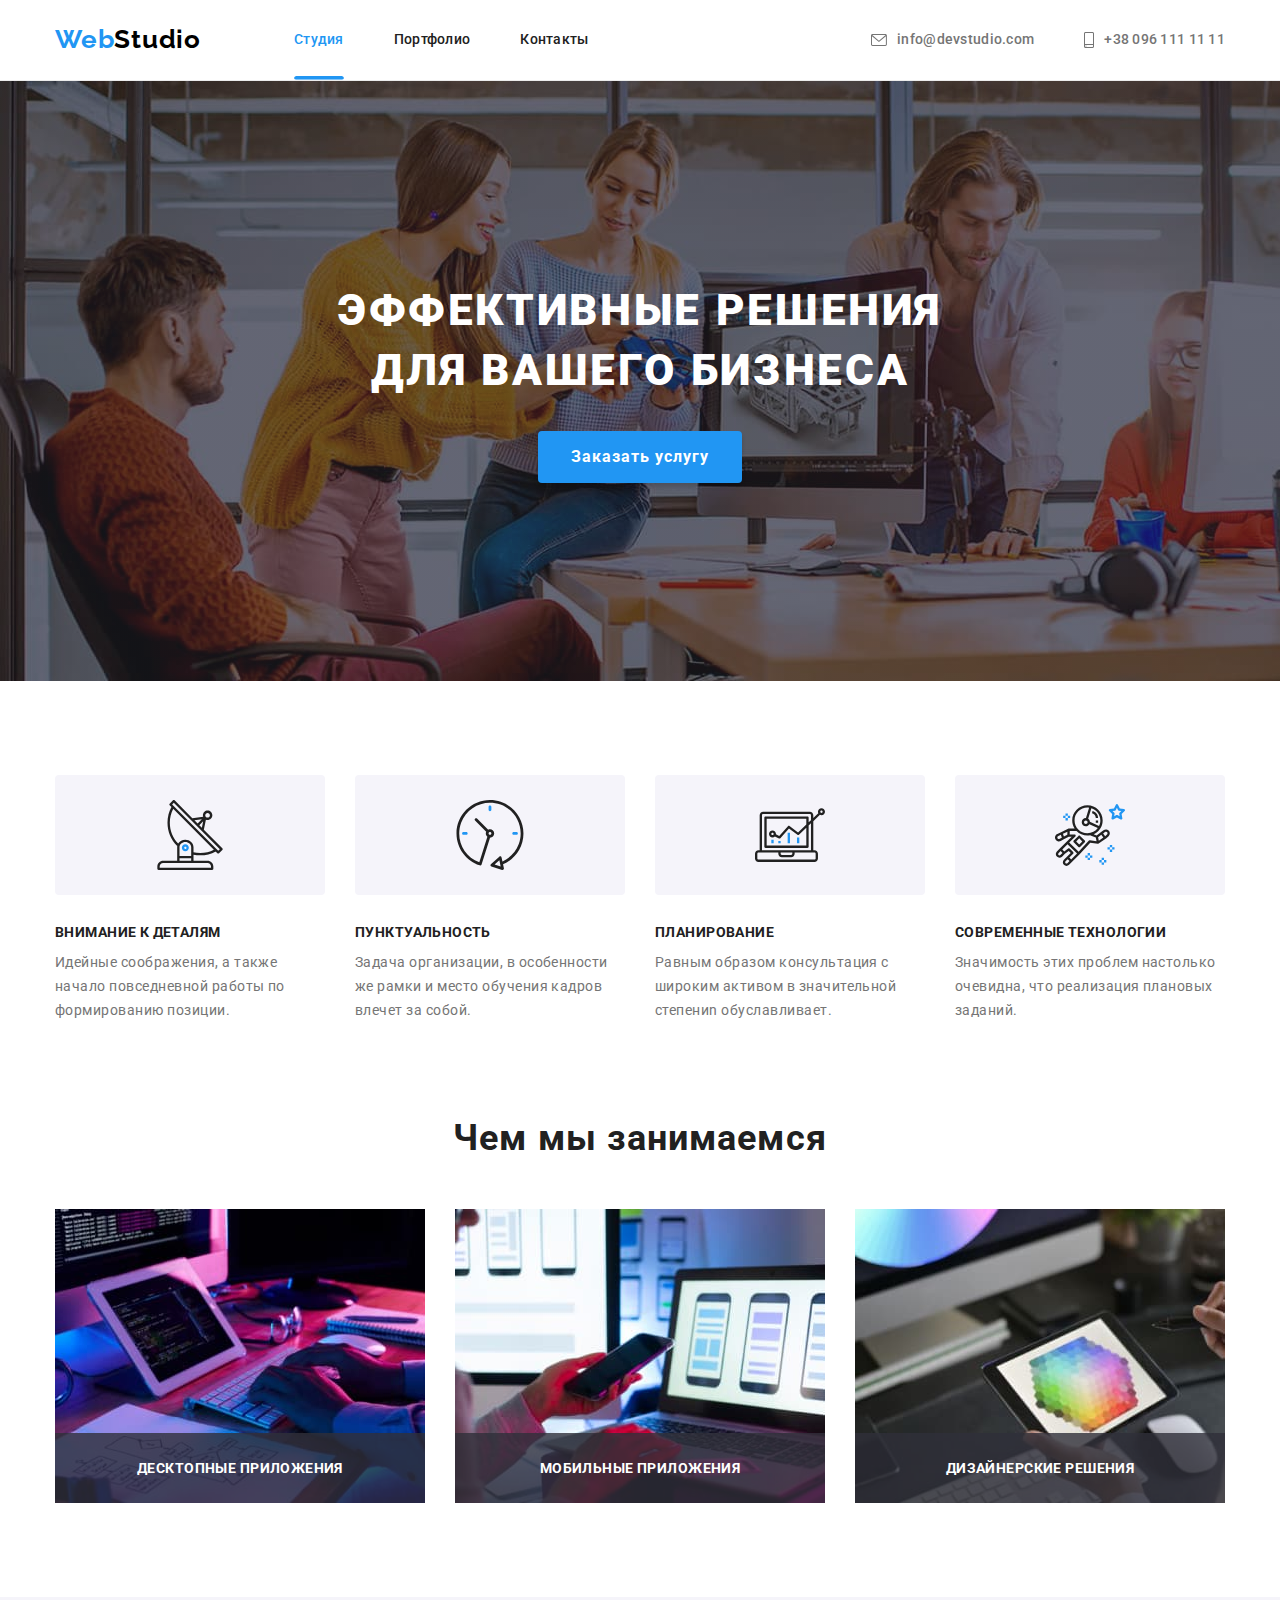
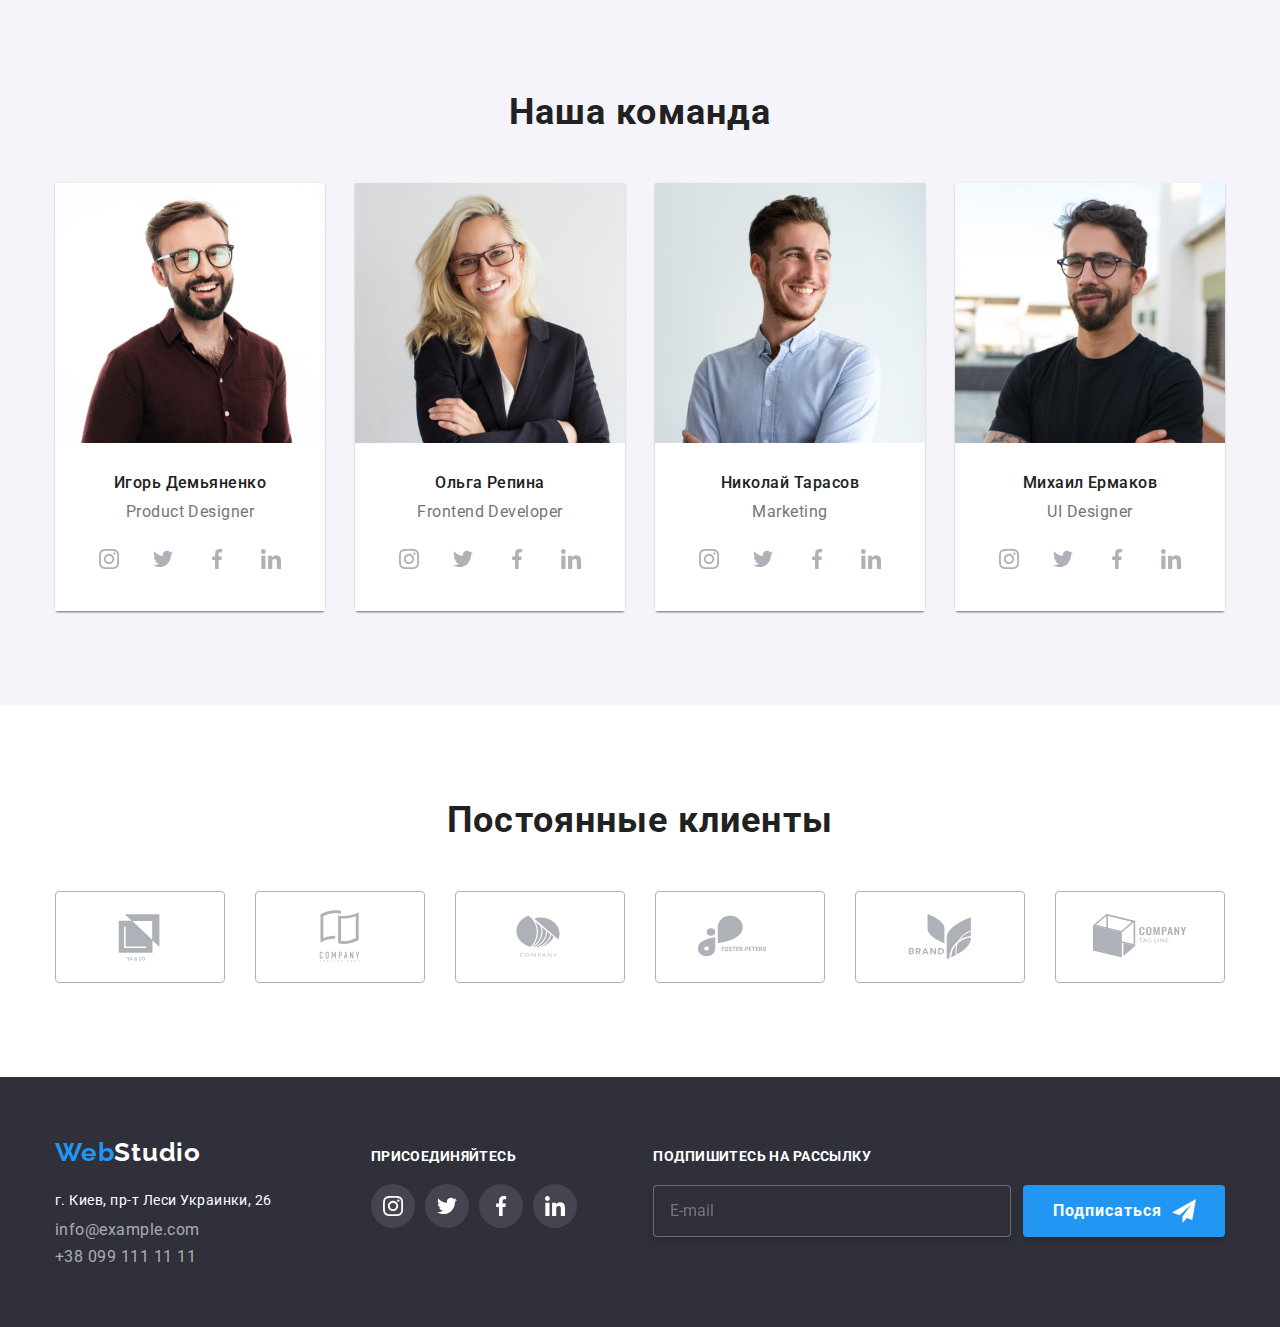
==== commit 3279d341: "Makes corrections (transition)" ====
--- a/index.html
+++ b/index.html
@@ -23,7 +23,7 @@
             <nav class="site-nav">
                 <a href="/index.html" class="logo page-header__logo">Web<span
                         class="logo__text--black">Studio</span></a>
-                <ul class="list site-nav__list">
+                <ul class="site-nav__list">
                     <li class="site-nav__item">
                         <a href="./index.html" class="site-nav__link page-header--current site-nav--pseudo">Студия</a>
                     </li>
@@ -36,9 +36,9 @@
                 </ul>
             </nav>
 
-            <ul class="list contacts">
+            <ul class="contacts">
                 <li class="contacts__item">
-                    <a href="mailto:info@devstudio.com" class="contacts__link contacts__email page-header--current">
+                    <a href="mailto:info@devstudio.com" class="contacts__link contacts__email">
                         <svg class="contacts__icon" width="16" height="12">
                             <use href="./images/icons/icons.svg#icon-envelope"></use>
                         </svg> info@devstudio.com</a>
@@ -57,7 +57,7 @@
         <section class="hero">
             <div class="container">
                 <h1 class="hero__title">Эффективные решения для вашего бизнеса</h1>
-                <button data-modal-open type="button" class="button button--primary">Заказать услугу</button>
+                <button data-modal-open type="button" class="button--primary">Заказать услугу</button>
             </div>
         </section>
 
@@ -65,7 +65,7 @@
         <section class="section">
             <div class="container">
                 <h2 class="visually-hidden">Преимущества компании</h2>
-                <ul class="list features">
+                <ul class="features">
                     <li class="features__item">
                         <div class="features__icon-thumb">
                             <svg width="70" height="70">
@@ -126,8 +126,8 @@
         <!--Section - Чем мы занимаемся-->
         <section class="section work-section">
             <div class="container">
-                <h2 class="section-title">Чем мы занимаемся</h2>
-                <ul class="list work-section__list">
+                <h2 class="section__title">Чем мы занимаемся</h2>
+                <ul class="work-section__list">
 
                     <li class="work-section__thumb">
                         <img class="work-section__image" src="./images/box1.jpg" alt="Ноутбук" width="370" height="294">
@@ -151,8 +151,8 @@
         <!--Section - Наша команда -->
         <section class="section team-section">
             <div class="container">
-                <h2 class="section-title">Наша команда</h2>
-                <ul class="list team-list">
+                <h2 class="section__title">Наша команда</h2>
+                <ul class="team-list">
                     <li class="team-list__item">
                         <img class="team-list__image" src="./images/img-pr-designer.jpg" alt="Продакт дизайнер"
                             width="270" height="260">
@@ -316,7 +316,7 @@
 
         <section class="section">
             <div class="container">
-                <h2 class="section-title">Постоянные клиенты</h2>
+                <h2 class="section__title">Постоянные клиенты</h2>
                 <ul class="clients-list">
                     <li class="clients-list__item">
                         <a href="" class="clients-list__link">
@@ -381,7 +381,7 @@
                 <!--Address-->
                 <address class="address">
                     <p class="address__text">г. Киев, пр-т Леси Украинки, 26</p>
-                    <ul class="address__list list">
+                    <ul class="address-list">
                         <li class="address__item"><a href="mailto:info@example.com"
                                 class="address__link">info@example.com</a>
                         </li>
@@ -427,7 +427,7 @@
                 <div class="footer-form__field">
                     <input type="email" name="email" id="email" placeholder="E-mail" class="footer-form__input">
 
-                    <button type="submit" class="button btn-footer">Подписаться</button>
+                    <button type="submit" class="btn-footer">Подписаться</button>
                 </div>
             </div>
         </div>
@@ -472,15 +472,16 @@
                     <textarea name="comment" id="comment" cols="30" rows="10" placeholder="Введите текст"
                         class="textarea-field__textzone"></textarea>
                 </div>
-
+                <div class="policy--margin">
                 <label class="form-field__label policy-field" for="policy">
                     <input class="form-field__input policy-field__check-input" type="checkbox" name="policy"
                         id="policy">
                     <span class="policy-field__icon"></span>Соглашаюсь с рассылкой и принимаю<a href=""
                         class="policy-field__link">Условия договора</a>
                 </label>
-
-                <button type="submit" class="button main-page-form__button">Отправить</button>
+                </div>
+
+                <button type="submit" class="main-page-form__button">Отправить</button>
             </form>
 
         </div>
--- a/css/main.min.css
+++ b/css/main.min.css
@@ -1,2 +1,2 @@
-:root{--primary-text-color: #757575;--title-text-color: #212121;--accent-color: #2196f3;--primary-black-color: #000000;--primary-white-color: #ffffff;--address-link-color: rgba(255, 255, 255, 0.6);--hero-footer-bgr-color: #2f303a;--button-bgr-color: #f5f4fa;--header-line-color: #ececec;--border-color: #eeeeee;--social-icons-color: #afb1b8;--footer-icons-bgr: rgba(255, 255, 255, 0.1);--modal-button-hover: #188ce8;--textarea-color: rgba(117, 117, 117, 0.5);--input-textarea-border: rgba(33, 33, 33, 0.2);--button-shadow: rgba(0, 0, 0, 0.15);--card-set-gap: 30px;--time-cubic: 250ms cubic-bezier(0.4, 0, 0.2, 1)}.list{padding:0;margin:0;list-style:none}h1,h2,h3,h4,h5,h6,p{margin:0}.visually-hidden{position:absolute;width:1px;height:1px;margin:-1px;border:0;padding:0;white-space:nowrap;clip-path:inset(100%);clip:rect(0 0 0 0);overflow:hidden}.container{width:1200px;padding-left:15px;padding-right:15px;margin:0 auto}body{background-color:var(--primary-white-color);color:var(--primary-text-color);font-family:Roboto, sans-serif;letter-spacing:0.03em}.section{padding-top:94px;padding-bottom:94px}.section-title{color:var(--title-text-color);letter-spacing:0.03em;font-size:36px;line-height:1.17;text-align:center;margin-bottom:50px}.button{color:var(--title-text-color);background-color:var(--button-bgr-color);font-family:Roboto, sans-serif;font-size:16px;text-align:center;border:1px solid transparent;border-radius:4px;cursor:pointer;margin:0 auto;transition:color var(--time-cubic),background-color var(--time-cubic)}.button:hover,.button:focus,.button:active{color:var(--primary-white-color);background-color:var(--accent-color)}.portfolio-cards__content{position:relative;overflow:hidden;width:370px;height:294px}.card-overlay__text{position:absolute;width:100%;color:var(--primary-white-color);padding:63px 24px;top:50%;left:50%;transform:translate(-50%, -50%);display:flex;width:100%;font-size:18px;line-height:1.56;letter-spacing:0.03em;opacity:0}.portfolio-cards__link:hover .card-overlay__text,.portfolio-cards__link:focus .card-overlay__text{opacity:1}.card-overlay{position:absolute;top:0;left:0;width:100%;height:100%;background-color:rgba(33,150,243,0.9);transform:translateY(100%);transition:transform var(--time-cubic);opacity:0}.portfolio-cards__link:hover .card-overlay,.portfolio-cards__link:focus .card-overlay{transform:translate(0);opacity:1}.social-icons{list-style:none;padding:0;margin:0;display:flex;width:206px;justify-content:center;text-align:center}.social-icons__item{width:44px;height:44px}.social-icons__item:not(:last-child){margin-right:10px}.social-icons__link{text-decoration:none;display:flex;width:100%;height:100%;border-radius:50%;align-items:center;justify-content:center}.social-icons__link{transition:color var(--time-cubic),background-color var(--time-cubic)}.social-icons__link:hover,.social-icons__link:focus{background-color:var(--accent-color);color:var(--primary-white-color)}.social-icons__symbol{fill:currentColor}.logo{color:var(--accent-color);font-family:Raleway, sans-serif;font-style:normal;font-weight:700;font-size:26px;line-height:1.19;letter-spacing:0.03em;text-decoration:none;margin-right:93px;transition:color var(--time-cubic)}.page-header__logo{padding-top:24px;padding-bottom:25px}.logo__text--black{color:var(--primary-black-color);transition:color var(--time-cubic)}.logo:hover,.logo:focus,.logo__text--black:focus,.logo__text--black:hover{color:var(--accent-color)}.logo-footer{color:var(--primary-white-color);transition:color var(--time-cubic)}.logo-footer:hover,.logo-footer:focus{color:var(--accent-color)}.site-nav--pseudo::after{content:'';position:absolute;background-image:url(../images/icons/hover.svg);width:100%;height:4px;left:0;bottom:0;background-size:cover;background-repeat:no-repeat;border-radius:2px}.address{margin-top:20px;font-style:inherit;font-weight:400}.address__text{margin-bottom:9px;color:var(--primary-white-color);font-size:14px;line-height:24px}.address__item{margin-bottom:9px}.address__link{color:var(--address-link-color);text-decoration:none;transition:color var(--time-cubic)}.address__link:hover,.address__link:focus{color:var(--accent-color)}.footer-icons__text{margin-bottom:20px;font-family:inherit;font-style:inherit;font-weight:700;font-size:14px;line-height:1.143;letter-spacing:0.03em;text-transform:uppercase;color:var(--primary-white-color)}.footer-icons--color{background-color:var(--footer-icons-bgr);color:var(--primary-white-color)}.btn-footer{min-width:200px;padding:10px 28px 10px 29px;align-self:center;display:flex;align-items:center;background:var(--accent-color);box-shadow:0px 4px 4px var(--button-shadow);font-weight:700;line-height:1.875;letter-spacing:0.06em;color:var(--primary-white-color)}.btn-footer::after{content:'';display:inline-block;width:24px;height:24px;margin-left:10px;background-image:url(../images/icons/icon-send.svg)}.backdrop{position:fixed;top:0;left:0;width:100%;height:100%;background:rgba(0,0,0,0.2);transition:opacity var(--time-cubic),visibility var(--time-cubic)}.is-hidden{visibility:hidden;opacity:0;pointer-events:none;transition:opacity var(--time-cubic),visibility var(--time-cubic)}.modal-btn{position:absolute;right:14px;top:14px;display:flex;align-items:center;justify-content:center;padding:6px;width:30px;height:30px;border-radius:50%;border:1px solid rgba(0,0,0,0.1);background-color:var(--primary-white-color);color:var(--primary-black-color);cursor:pointer;transition:color var(--time-cubic)}.modal-btn:hover,.modal-btn:focus{color:var(--accent-color)}.modal-btn__cross-icon{fill:currentColor}.textarea-field{display:flex;flex-direction:column;margin-bottom:20px}.textarea-field__textzone{resize:none;padding:12px 16px;border:1px solid var(--input-textarea-border);border-radius:4px;transition:border-color var(--time-cubic)}.textarea-field__textzone::placeholder{font-size:12px;line-height:1.166;letter-spacing:0.01em;color:var(--textarea-color)}.policy-field{display:flex;flex-direction:row;align-items:center;justify-content:center;margin-bottom:30px;font-size:14px;line-height:1.71;letter-spacing:0.03em;cursor:pointer;color:var(--primary-text-color)}.policy-field__icon{width:16px;height:15px;border:1px solid var(--title-text-color);border-radius:2px;margin-right:7px;transition:border-color var(--time-cubic),background-color var(--time-cubic)}.policy-field__check-input{position:absolute;width:1px;height:1px;margin:-1px;border:0;padding:0;white-space:nowrap;clip-path:inset(100%);clip:rect(0 0 0 0);overflow:hidden}.policy-field__check-input:checked+.policy-field__icon{background-color:var(--accent-color);background-image:url(../images/icons/icon-check.svg);background-size:contain;background-origin:border-box;border-color:transparent}.policy-field:focus-within>.policy-field__icon{border-color:var(--accent-color)}.policy-field__link{color:var(--accent-color);margin-left:4px}.main-page-form__button{display:flex;min-width:200px;padding:10px 55px 10px 56px;box-shadow:0px 4px 4px var(--button-shadow);background-color:var(--accent-color);color:var(--primary-white-color);font-weight:700;font-size:16px;line-height:1.87;letter-spacing:0.06em;transition:background-color var(--time-cubic)}.main-page-form__button:hover,.main-page-form__button:focus{background-color:var(--modal-button-hover)}.page-header{border-bottom:1px solid var(--header-line-color)}.page-header__content{display:flex;justify-content:space-between;align-items:center;background-color:var(--primary-white-color)}.site-nav{display:flex;align-items:center}.site-nav__list{display:flex;align-items:center}.site-nav__item:not(:last-child){margin-right:50px}.site-nav__link{display:block;padding-top:32px;padding-bottom:32px;color:var(--title-text-color);font-style:normal;font-weight:500;font-size:14px;line-height:1.14;letter-spacing:0.02em;text-decoration:none;transition:color var(--time-cubic)}.site-nav__link:hover,.site-nav__link:focus{color:var(--accent-color)}.contacts{display:flex;align-items:center}.contacts__item:not(:last-child){margin-right:50px;margin-left:auto}.contacts__link{display:flex;align-items:center;padding-top:32px;padding-bottom:32px}.contacts__tel,.contacts__email{color:inherit;font-weight:500;font-size:14px;line-height:1.14;letter-spacing:0.02em;text-decoration:none;transition:color var(--time-cubic)}.contacts__icon{fill:currentColor;margin-right:10px}.contacts__email:hover,.contacts__email:focus,.contacts__email:active,.contacts__tel:hover,.contacts__tel:focus{color:var(--accent-color)}.page-header--current{position:relative;color:var(--accent-color)}.hero{max-width:1600px;height:600px;margin-right:auto;margin-left:auto;padding-top:200px;padding-bottom:200px;background-color:var(--hero-footer-bgr-color);background-image:linear-gradient(to right, rgba(47,48,58,0.4), rgba(47,48,58,0.4)),url("../images/hero-img.jpg");background-size:cover}.hero__title{max-width:696px;margin-top:0;margin-bottom:30px;margin-left:auto;margin-right:auto;color:var(--primary-white-color);font-weight:900;font-size:44px;line-height:1.36;text-align:center;letter-spacing:0.06em;text-transform:uppercase}.button--primary{background-color:var(--accent-color);color:var(--primary-white-color);font-weight:700;line-height:1.87;letter-spacing:0.06em;display:block;min-width:200px;padding:10px 32px;box-sizing:border-box;box-shadow:0px 4px 4px var(--button-shadow)}.feautures__description{margin-top:var(--card-set-gap)}.features{display:flex}.features__item{flex-basis:calc((100%-90px) / 4)}.features__item:not(:last-child){margin-right:30px}.features__title{margin-bottom:10px;color:var(--title-text-color);letter-spacing:0.03em;font-size:14px;line-height:1.14;text-transform:uppercase}.features__review{font-size:14px;line-height:1.71}.features__icon-thumb{display:flex;justify-content:center;align-items:center;width:270px;height:120px;background:var(--button-bgr-color);border-radius:4px}.work-section{padding-top:0}.work-section__list{display:flex}.work-section__image{display:block}.work-section__thumb{position:relative;width:370px;height:auto;display:flex}.work-section__thumb:not(:last-child){margin-right:var(--card-set-gap)}.work-section__label{position:absolute;bottom:0;height:70px;width:100%;display:flex;justify-content:center;align-items:center;text-align:center;font-weight:700;font-size:14px;line-height:1.142;letter-spacing:0.03em;text-transform:uppercase;background-color:rgba(47,48,58,0.8);color:var(--primary-white-color)}.team-section{background-color:var(--button-bgr-color)}.team-list{display:flex}.team-list__item{width:calc((100%-90px) / 4);box-shadow:0px 1px 3px rgba(0,0,0,0.12),0px 1px 1px rgba(0,0,0,0.14),0px 2px 1px rgba(0,0,0,0.2);border-radius:0px 0px 4px 4px}.team-list__item:not(:last-child){margin-right:var(--card-set-gap)}.team-list__image{display:block}.team-card{padding-top:var(--card-set-gap);padding-bottom:var(--card-set-gap);padding-left:32px;padding-right:32px;background-color:var(--primary-white-color)}.team-card__subtitle{color:var(--title-text-color);letter-spacing:0.03em;font-weight:500;font-size:16px;line-height:1.187;text-align:center;margin-bottom:10px}.team-card__label{font-size:16px;line-height:1.187;text-align:center;margin-bottom:16px}.social-icons--color{background-color:var(--primary-white-color);color:var(--social-icons-color)}.clients-list{list-style:none;padding:0;margin:0;display:flex;justify-content:center}.clients-list__item{width:170px;height:92px;color:var(--social-icons-color)}.clients-list__item:not(:last-child){margin-right:var(--card-set-gap)}.clients-list__link{display:flex;justify-content:center;align-items:center;width:100%;height:100%;fill:var(--social-icons-color);border:1px solid var(--social-icons-color);border-radius:4px;transition:fill var(--time-cubic),border var(--time-cubic)}.clients-list__link:hover,.clients-list__link:focus{fill:var(--accent-color);border:1px solid var(--accent-color)}.footer{padding-top:60px;padding-bottom:60px;background-color:var(--hero-footer-bgr-color)}.footer-box{display:flex;align-items:baseline;justify-content:space-between}.footer-form{display:flex;flex-direction:column}.footer-form__field{display:flex}.footer-form__title{margin-bottom:20px;font-weight:700;font-size:14px;line-height:1.14;letter-spacing:0.03em;text-transform:uppercase;color:var(--primary-white-color)}.footer-form__input{width:358px;padding-top:15px;padding-bottom:15px;padding-left:16px;margin-right:12px;border:1px solid rgba(255,255,255,0.3);box-sizing:border-box;filter:drop-shadow(0px 4px 4px var(--button-shadow));border-radius:4px;background-color:var(--hero-footer-bgr-color);color:var(--primary-white-color)}.main-page-modal{transform:translate(-50%, -50%) scale(0.9);transition:transform var(--time-cubic)}.main-page-modal{position:absolute;top:50%;left:50%;min-height:581px;min-width:528px;padding:40px;background:var(--primary-white-color);box-shadow:0px 1px 3px rgba(0,0,0,0.12),0px 1px 1px rgba(0,0,0,0.14),0px 2px 1px rgba(0,0,0,0.2);border-radius:4px;transform:translate(-50%, -50%) scale(1);transition:transform var(--time-cubic)}.main-page-form{width:448px}.main-page-form__title{display:inline-block;margin-bottom:12px;font-size:20px;line-height:1.15;text-align:center;letter-spacing:0.03em;color:var(--title-text-color)}.form-field{position:relative;display:flex;flex-direction:column;margin-bottom:10px}.form-field__label{margin-bottom:4px;font-size:12px;line-height:1.166;letter-spacing:0.01em;color:var(--primary-text-color)}.form-field__input{padding:11px 0 11px 42px;border:1px solid var(--input-textarea-border);border-radius:4px;transition:border-color var(--time-cubic)}.form-field__input:focus,.textarea-field textarea:focus{outline:none;border-color:var(--accent-color)}.form-field:focus-within>.form-icon{fill:var(--accent-color)}.form-icon{position:absolute;top:50%;left:12px;transition:fill var(--time-cubic)}.filter-buttons{min-width:611px;display:flex;justify-content:center;margin-bottom:50px}.filter-buttons--gap:not(:last-child){margin-right:8px}.filter-buttons--accent{background-color:var(--accent-color);color:var(--primary-white-color)}.filter-buttons__secondary{padding:6px 22px;font-weight:500;line-height:1.62;letter-spacing:0.03em;transition:color var(--time-cubic),background-color var(--time-cubic),box-shadow var(--time-cubic)}.filter-buttons__secondary:hover,.filter-buttons__secondary:focus{color:var(--primary-white-color);background-color:var(--accent-color);box-shadow:0px 3px 1px rgba(0,0,0,0.1),0px 1px 2px rgba(0,0,0,0.08),0px 2px 2px rgba(0,0,0,0.12)}.portfolio-cards{display:flex;flex-wrap:wrap;margin-top:calc(-1 * var(--card-set-gap));margin-left:calc(-1 * var(--card-set-gap))}.portfolio-cards__item{background:var(--primary-white-color);margin-top:var(--card-set-gap);margin-left:var(--card-set-gap);flex-basis:calc(100% / 3)-var(--card-set-gap)}.portfolio-cards__link{text-decoration:none;display:block;width:370px;height:100%;transition:box-shadow var(--time-cubic)}.portfolio-cards__link:hover,.portfolio-cards__link:focus{box-shadow:0px 1px 1px rgba(0,0,0,0.12),0px 4px 4px rgba(0,0,0,0.06),1px 4px 6px rgba(0,0,0,0.16)}.portfolio-cards__image{display:block;max-width:100%;height:auto}.portfolio-cards__textbox{padding:20px 24px;border:1px solid var(--border-color)}.portfolio-cards__label{margin-bottom:4px;color:var(--title-text-color);font-size:18px;line-height:2;letter-spacing:0.06em}.portfolio-cards__text{font-size:16px;line-height:1.87;color:var(--primary-text-color)}
+:root{--primary-text-color: #757575;--title-text-color: #212121;--accent-color: #2196f3;--primary-black-color: #000000;--primary-white-color: #ffffff;--address-link-color: rgba(255, 255, 255, 0.6);--hero-footer-bgr-color: #2f303a;--button-bgr-color: #f5f4fa;--header-line-color: #ececec;--border-color: #eeeeee;--social-icons-color: #afb1b8;--footer-icons-bgr: rgba(255, 255, 255, 0.1);--modal-button-hover: #188ce8;--textarea-color: rgba(117, 117, 117, 0.5);--input-textarea-border: rgba(33, 33, 33, 0.2);--button-shadow: rgba(0, 0, 0, 0.15);--card-set-gap: 30px;--time-cubic: 1250ms cubic-bezier(0.4, 0, 0.2, 1)}h1,h2,h3,h4,h5,h6,p{margin:0}.social-icons,.address-list,.site-nav__list,.contacts,.features,.work-section__list,.team-list,.clients-list,.filter-buttons,.portfolio-cards{padding:0;margin:0;list-style:none}.btn-footer,.main-page-form__button,.button--primary,.filter-buttons__secondary{color:var(--title-text-color);background-color:var(--button-bgr-color);font-family:Roboto, sans-serif;font-size:16px;text-align:center;border:1px solid transparent;border-radius:4px;cursor:pointer;margin:0 auto;-webkit-transition:color var(--time-cubic),background-color var(--time-cubic);transition:color var(--time-cubic),background-color var(--time-cubic)}.btn-footer:hover,.main-page-form__button:hover,.button--primary:hover,.filter-buttons__secondary:hover,.btn-footer:focus,.main-page-form__button:focus,.button--primary:focus,.filter-buttons__secondary:focus,.btn-footer:active,.main-page-form__button:active,.button--primary:active,.filter-buttons__secondary:active{color:var(--primary-white-color);background-color:var(--accent-color)}.visually-hidden{position:absolute;width:1px;height:1px;margin:-1px;border:0;padding:0;white-space:nowrap;-webkit-clip-path:inset(100%);clip-path:inset(100%);clip:rect(0 0 0 0);overflow:hidden}.container{width:1200px;padding-left:15px;padding-right:15px;margin:0 auto}body{background-color:var(--primary-white-color);color:var(--primary-text-color);font-family:Roboto, sans-serif;letter-spacing:0.03em}.section{padding-top:94px;padding-bottom:94px}.section__title{color:var(--title-text-color);letter-spacing:0.03em;font-size:36px;line-height:1.17;text-align:center;margin-bottom:50px}.card-overlay{position:absolute;top:0;left:0;width:100%;height:100%;background-color:rgba(33,150,243,0.9);-webkit-transform:translateY(100%);transform:translateY(100%);-webkit-transition:opacity var(--time-cubic),-webkit-transform var(--time-cubic);transition:opacity var(--time-cubic),-webkit-transform var(--time-cubic);transition:transform var(--time-cubic),opacity var(--time-cubic);transition:transform var(--time-cubic),opacity var(--time-cubic),-webkit-transform var(--time-cubic);opacity:0}.portfolio-cards__link:hover .card-overlay,.portfolio-cards__link:focus .card-overlay{-webkit-transform:translate(0);transform:translate(0);opacity:1;-webkit-transition:opacity var(--time-cubic),-webkit-transform var(--time-cubic);transition:opacity var(--time-cubic),-webkit-transform var(--time-cubic);transition:transform var(--time-cubic),opacity var(--time-cubic);transition:transform var(--time-cubic),opacity var(--time-cubic),-webkit-transform var(--time-cubic)}.card-overlay__text{position:absolute;width:100%;color:var(--primary-white-color);padding:63px 24px;top:50%;left:50%;-webkit-transform:translate(-50%, -50%);transform:translate(-50%, -50%);display:-webkit-box;display:-ms-flexbox;display:flex;width:100%;font-size:18px;line-height:1.56;letter-spacing:0.03em;opacity:0}.portfolio-cards__link:hover .card-overlay__text,.portfolio-cards__link:focus .card-overlay__text{opacity:1;-webkit-transition:opacity var(--time-cubic),-webkit-transform var(--time-cubic);transition:opacity var(--time-cubic),-webkit-transform var(--time-cubic);transition:transform var(--time-cubic),opacity var(--time-cubic);transition:transform var(--time-cubic),opacity var(--time-cubic),-webkit-transform var(--time-cubic)}.social-icons{display:-webkit-box;display:-ms-flexbox;display:flex;width:206px;-webkit-box-pack:center;-ms-flex-pack:center;justify-content:center;text-align:center}.social-icons__symbol{fill:currentColor}.social-icons__item{width:44px;height:44px}.social-icons__item:not(:last-child){margin-right:10px}.social-icons__link{text-decoration:none;display:-webkit-box;display:-ms-flexbox;display:flex;-webkit-box-align:center;-ms-flex-align:center;align-items:center;-webkit-box-pack:center;-ms-flex-pack:center;justify-content:center;width:100%;height:100%;border-radius:50%;-webkit-transition:color var(--time-cubic),background-color var(--time-cubic);transition:color var(--time-cubic),background-color var(--time-cubic)}.social-icons__link:hover,.social-icons__link:focus{background-color:var(--accent-color);color:var(--primary-white-color)}.logo{color:var(--accent-color);font-family:Raleway, sans-serif;font-style:normal;font-weight:700;font-size:26px;line-height:1.19;letter-spacing:0.03em;text-decoration:none;margin-right:93px;-webkit-transition:color var(--time-cubic);transition:color var(--time-cubic)}.page-header__logo{padding-top:24px;padding-bottom:25px}.logo__text--black{color:var(--primary-black-color);-webkit-transition:color var(--time-cubic);transition:color var(--time-cubic)}.logo__text--black:focus,.logo__text--black:hover{color:var(--accent-color)}.logo-footer{color:var(--primary-white-color);-webkit-transition:color var(--time-cubic);transition:color var(--time-cubic)}.logo-footer:hover,.logo-footer:focus{color:var(--accent-color)}.site-nav--pseudo::after{content:'';position:absolute;background-image:url(../images/icons/hover.svg);width:100%;height:4px;left:0;bottom:0;background-size:cover;background-repeat:no-repeat;border-radius:2px}.address{margin-top:20px;font-style:inherit;font-weight:400}.address__text{margin-bottom:9px;color:var(--primary-white-color);font-size:14px;line-height:24px}.address__item{margin-bottom:9px}.address__link{color:var(--address-link-color);text-decoration:none;-webkit-transition:color var(--time-cubic);transition:color var(--time-cubic)}.address__link:hover,.address__link:focus{color:var(--accent-color)}.footer-icons__text{margin-bottom:20px;font-family:inherit;font-style:inherit;font-weight:700;font-size:14px;line-height:1.143;letter-spacing:0.03em;text-transform:uppercase;color:var(--primary-white-color)}.footer-icons--color{background-color:var(--footer-icons-bgr);color:var(--primary-white-color)}.btn-footer{min-width:200px;padding:10px 28px 10px 29px;-ms-flex-item-align:center;align-self:center;display:-webkit-box;display:-ms-flexbox;display:flex;-webkit-box-align:center;-ms-flex-align:center;align-items:center;background:var(--accent-color);-webkit-box-shadow:0px 4px 4px var(--button-shadow);box-shadow:0px 4px 4px var(--button-shadow);font-weight:700;line-height:1.875;letter-spacing:0.06em;color:var(--primary-white-color)}.btn-footer::after{content:'';display:inline-block;width:24px;height:24px;margin-left:10px;background-image:url(../images/icons/icon-send.svg)}.backdrop{position:fixed;top:0;left:0;width:100%;height:100%;background:rgba(0,0,0,0.2);-webkit-transition:opacity var(--time-cubic),visibility var(--time-cubic);transition:opacity var(--time-cubic),visibility var(--time-cubic)}.is-hidden{visibility:hidden;opacity:0;pointer-events:none;-webkit-transition:opacity var(--time-cubic),visibility var(--time-cubic);transition:opacity var(--time-cubic),visibility var(--time-cubic)}.modal-btn{position:absolute;right:14px;top:14px;display:-webkit-box;display:-ms-flexbox;display:flex;-webkit-box-align:center;-ms-flex-align:center;align-items:center;-webkit-box-pack:center;-ms-flex-pack:center;justify-content:center;padding:6px;width:30px;height:30px;border-radius:50%;border:1px solid rgba(0,0,0,0.1);background-color:var(--primary-white-color);color:var(--primary-black-color);cursor:pointer;-webkit-transition:color var(--time-cubic);transition:color var(--time-cubic)}.modal-btn:hover,.modal-btn:focus{color:var(--accent-color)}.modal-btn__cross-icon{fill:currentColor}.textarea-field{display:-webkit-box;display:-ms-flexbox;display:flex;-webkit-box-orient:vertical;-webkit-box-direction:normal;-ms-flex-direction:column;flex-direction:column;margin-bottom:20px}.textarea-field__textzone{resize:none;height:120px;padding:12px 16px;border:1px solid var(--input-textarea-border);border-radius:4px;-webkit-transition:border-color var(--time-cubic);transition:border-color var(--time-cubic)}.textarea-field__textzone::-webkit-input-placeholder{font-size:12px;line-height:1.166;letter-spacing:0.01em;color:var(--textarea-color)}.textarea-field__textzone:-ms-input-placeholder{font-size:12px;line-height:1.166;letter-spacing:0.01em;color:var(--textarea-color)}.textarea-field__textzone::-ms-input-placeholder{font-size:12px;line-height:1.166;letter-spacing:0.01em;color:var(--textarea-color)}.textarea-field__textzone::placeholder{font-size:12px;line-height:1.166;letter-spacing:0.01em;color:var(--textarea-color)}.textarea-field__textzone:focus{outline:none;border-color:var(--accent-color)}.policy-field{display:-webkit-box;display:-ms-flexbox;display:flex;-webkit-box-align:center;-ms-flex-align:center;align-items:center;-webkit-box-orient:horizontal;-webkit-box-direction:normal;-ms-flex-direction:row;flex-direction:row;-webkit-box-pack:center;-ms-flex-pack:center;justify-content:center;font-size:14px;line-height:1.71;letter-spacing:0.03em;cursor:pointer;color:var(--primary-text-color)}.policy--margin{margin-bottom:30px}.policy-field__icon{width:16px;height:15px;border:1px solid var(--title-text-color);border-radius:2px;margin-right:7px;-webkit-transition:border-color var(--time-cubic),background-color var(--time-cubic);transition:border-color var(--time-cubic),background-color var(--time-cubic)}.policy-field:focus-within>.policy-field__icon{border-color:var(--accent-color)}.policy-field__check-input{position:absolute;width:1px;height:1px;margin:-1px;border:0;padding:0;white-space:nowrap;-webkit-clip-path:inset(100%);clip-path:inset(100%);clip:rect(0 0 0 0);overflow:hidden}.policy-field__check-input:checked+.policy-field__icon{background-color:var(--accent-color);background-image:url(../images/icons/icon-check.svg);background-size:contain;background-origin:border-box;border-color:transparent}.policy-field__link{color:var(--accent-color);margin-left:4px}.main-page-form__button{display:-webkit-box;display:-ms-flexbox;display:flex;min-width:200px;padding:10px 55px 10px 56px;-webkit-box-shadow:0px 4px 4px var(--button-shadow);box-shadow:0px 4px 4px var(--button-shadow);background-color:var(--accent-color);color:var(--primary-white-color);font-weight:700;font-size:16px;line-height:1.87;letter-spacing:0.06em;-webkit-transition:background-color var(--time-cubic);transition:background-color var(--time-cubic)}.main-page-form__button:hover,.main-page-form__button:focus{background-color:var(--modal-button-hover)}.page-header{border-bottom:1px solid var(--header-line-color)}.page-header__content{display:-webkit-box;display:-ms-flexbox;display:flex;-webkit-box-align:center;-ms-flex-align:center;align-items:center;-webkit-box-pack:justify;-ms-flex-pack:justify;justify-content:space-between;background-color:var(--primary-white-color)}.site-nav{display:-webkit-box;display:-ms-flexbox;display:flex;-webkit-box-align:center;-ms-flex-align:center;align-items:center}.site-nav__list{display:-webkit-box;display:-ms-flexbox;display:flex;-webkit-box-align:center;-ms-flex-align:center;align-items:center}.site-nav__item:not(:last-child){margin-right:50px}.site-nav__link{display:block;padding-top:32px;padding-bottom:32px;color:var(--title-text-color);font-style:normal;font-weight:500;font-size:14px;line-height:1.14;letter-spacing:0.02em;text-decoration:none;-webkit-transition:color var(--time-cubic);transition:color var(--time-cubic)}.site-nav__link:hover,.site-nav__link:focus{color:var(--accent-color)}.contacts{display:-webkit-box;display:-ms-flexbox;display:flex;-webkit-box-align:center;-ms-flex-align:center;align-items:center}.contacts__item:not(:last-child){margin-right:50px;margin-left:auto}.contacts__link{display:-webkit-box;display:-ms-flexbox;display:flex;-webkit-box-align:center;-ms-flex-align:center;align-items:center;padding-top:32px;padding-bottom:32px}.contacts__icon{fill:currentColor;margin-right:10px}.contacts__tel,.contacts__email{color:inherit;font-weight:500;font-size:14px;line-height:1.14;letter-spacing:0.02em;text-decoration:none;-webkit-transition:color var(--time-cubic);transition:color var(--time-cubic)}.contacts__tel:hover,.contacts__tel:focus,.contacts__tel:active,.contacts__email:hover,.contacts__email:focus,.contacts__email:active{color:var(--accent-color)}.page-header--current{position:relative;color:var(--accent-color)}.hero{max-width:1600px;height:600px;margin-right:auto;margin-left:auto;padding-top:200px;padding-bottom:200px;background-color:var(--hero-footer-bgr-color);background-image:-webkit-gradient(linear, left top, right top, from(rgba(47,48,58,0.4)), to(rgba(47,48,58,0.4))),url("../images/hero-img.jpg");background-image:linear-gradient(to right, rgba(47,48,58,0.4), rgba(47,48,58,0.4)),url("../images/hero-img.jpg");background-size:cover}.hero__title{max-width:696px;margin-top:0;margin-bottom:30px;margin-left:auto;margin-right:auto;color:var(--primary-white-color);font-weight:900;font-size:44px;line-height:1.36;text-align:center;letter-spacing:0.06em;text-transform:uppercase}.button--primary{background-color:var(--accent-color);color:var(--primary-white-color);font-weight:700;line-height:1.87;letter-spacing:0.06em;display:block;min-width:200px;padding:10px 32px;-webkit-box-sizing:border-box;box-sizing:border-box;-webkit-box-shadow:0px 4px 4px var(--button-shadow);box-shadow:0px 4px 4px var(--button-shadow)}.features{display:-webkit-box;display:-ms-flexbox;display:flex}.features__item{-ms-flex-preferred-size:calc((100%-90px) / 4);flex-basis:calc((100%-90px) / 4)}.features__item:not(:last-child){margin-right:30px}.feautures__description{margin-top:var(--card-set-gap)}.features__title{margin-bottom:10px;color:var(--title-text-color);letter-spacing:0.03em;font-size:14px;line-height:1.14;text-transform:uppercase}.features__review{font-size:14px;line-height:1.71}.features__icon-thumb{display:-webkit-box;display:-ms-flexbox;display:flex;-webkit-box-align:center;-ms-flex-align:center;align-items:center;-webkit-box-pack:center;-ms-flex-pack:center;justify-content:center;width:270px;height:120px;background:var(--button-bgr-color);border-radius:4px}.work-section{padding-top:0}.work-section__list{display:-webkit-box;display:-ms-flexbox;display:flex}.work-section__image{display:block}.work-section__thumb{position:relative;display:-webkit-box;display:-ms-flexbox;display:flex;width:370px;height:auto}.work-section__thumb:not(:last-child){margin-right:var(--card-set-gap)}.work-section__label{position:absolute;bottom:0;height:70px;width:100%;display:-webkit-box;display:-ms-flexbox;display:flex;-webkit-box-align:center;-ms-flex-align:center;align-items:center;-webkit-box-pack:center;-ms-flex-pack:center;justify-content:center;text-align:center;font-weight:700;font-size:14px;line-height:1.142;letter-spacing:0.03em;text-transform:uppercase;background-color:rgba(47,48,58,0.8);color:var(--primary-white-color)}.team-section{background-color:var(--button-bgr-color)}.team-list{display:-webkit-box;display:-ms-flexbox;display:flex}.team-list__item{width:calc((100%-90px) / 4);-webkit-box-shadow:0px 1px 3px rgba(0,0,0,0.12),0px 1px 1px rgba(0,0,0,0.14),0px 2px 1px rgba(0,0,0,0.2);box-shadow:0px 1px 3px rgba(0,0,0,0.12),0px 1px 1px rgba(0,0,0,0.14),0px 2px 1px rgba(0,0,0,0.2);border-radius:0px 0px 4px 4px}.team-list__item:not(:last-child){margin-right:var(--card-set-gap)}.team-list .team-list__image{display:block}.team-card{padding-top:var(--card-set-gap);padding-bottom:var(--card-set-gap);padding-left:32px;padding-right:32px;background-color:var(--primary-white-color)}.team-card__subtitle{color:var(--title-text-color);letter-spacing:0.03em;font-weight:500;font-size:16px;line-height:1.187;text-align:center;margin-bottom:10px}.team-card__label{font-size:16px;line-height:1.187;text-align:center;margin-bottom:16px}.social-icons--color{background-color:var(--primary-white-color);color:var(--social-icons-color)}.clients-list{display:-webkit-box;display:-ms-flexbox;display:flex;-webkit-box-pack:center;-ms-flex-pack:center;justify-content:center}.clients-list__item{width:170px;height:92px;color:var(--social-icons-color)}.clients-list__item:not(:last-child){margin-right:var(--card-set-gap)}.clients-list__link{display:-webkit-box;display:-ms-flexbox;display:flex;-webkit-box-align:center;-ms-flex-align:center;align-items:center;-webkit-box-pack:center;-ms-flex-pack:center;justify-content:center;width:100%;height:100%;fill:var(--social-icons-color);border:1px solid var(--social-icons-color);border-radius:4px;-webkit-transition:fill var(--time-cubic),border var(--time-cubic);transition:fill var(--time-cubic),border var(--time-cubic)}.clients-list__link:hover,.clients-list__link:focus{fill:var(--accent-color);border:1px solid var(--accent-color)}.footer{padding-top:60px;padding-bottom:60px;background-color:var(--hero-footer-bgr-color)}.footer-box{display:-webkit-box;display:-ms-flexbox;display:flex;-webkit-box-align:baseline;-ms-flex-align:baseline;align-items:baseline;-webkit-box-pack:justify;-ms-flex-pack:justify;justify-content:space-between}.footer-form{display:-webkit-box;display:-ms-flexbox;display:flex;-webkit-box-orient:vertical;-webkit-box-direction:normal;-ms-flex-direction:column;flex-direction:column}.footer-form__field{display:-webkit-box;display:-ms-flexbox;display:flex}.footer-form__title{margin-bottom:20px;font-weight:700;font-size:14px;line-height:1.14;letter-spacing:0.03em;text-transform:uppercase;color:var(--primary-white-color)}.footer-form__input{width:358px;padding-top:15px;padding-bottom:15px;padding-left:16px;margin-right:12px;border:1px solid rgba(255,255,255,0.3);-webkit-box-sizing:border-box;box-sizing:border-box;-webkit-filter:drop-shadow(0px 4px 4px var(--button-shadow));filter:drop-shadow(0px 4px 4px var(--button-shadow));border-radius:4px;background-color:var(--hero-footer-bgr-color);color:var(--primary-white-color)}.main-page-modal{position:absolute;top:50%;left:50%;min-height:581px;min-width:528px;padding:40px;background:var(--primary-white-color);-webkit-box-shadow:0px 1px 3px rgba(0,0,0,0.12),0px 1px 1px rgba(0,0,0,0.14),0px 2px 1px rgba(0,0,0,0.2);box-shadow:0px 1px 3px rgba(0,0,0,0.12),0px 1px 1px rgba(0,0,0,0.14),0px 2px 1px rgba(0,0,0,0.2);border-radius:4px;-webkit-transform:translate(-50%, -50%) scale(1);transform:translate(-50%, -50%) scale(1);-webkit-transition:-webkit-transform var(--time-cubic);transition:-webkit-transform var(--time-cubic);transition:transform var(--time-cubic);transition:transform var(--time-cubic), -webkit-transform var(--time-cubic)}.is-hidden .main-page-modal{-webkit-transform:translate(-50%, -50%) scale(0.9);transform:translate(-50%, -50%) scale(0.9);-webkit-transition:-webkit-transform var(--time-cubic);transition:-webkit-transform var(--time-cubic);transition:transform var(--time-cubic);transition:transform var(--time-cubic), -webkit-transform var(--time-cubic)}.main-page-form{width:448px}.main-page-form__title{display:inline-block;margin-bottom:12px;font-size:20px;line-height:1.15;text-align:center;letter-spacing:0.03em;color:var(--title-text-color)}.form-field{position:relative;display:-webkit-box;display:-ms-flexbox;display:flex;-webkit-box-orient:vertical;-webkit-box-direction:normal;-ms-flex-direction:column;flex-direction:column;margin-bottom:10px}.form-field__label{margin-bottom:4px;font-size:12px;line-height:1.166;letter-spacing:0.01em;color:var(--primary-text-color)}.form-field__input{padding:11px 0 11px 42px;border:1px solid var(--input-textarea-border);border-radius:4px;-webkit-transition:border-color var(--time-cubic);transition:border-color var(--time-cubic)}.form-field__input:focus{outline:none;border-color:var(--accent-color)}.form-icon{position:absolute;top:50%;left:12px;-webkit-transition:fill var(--time-cubic);transition:fill var(--time-cubic)}.form-field:focus-within>.form-icon{fill:var(--accent-color)}.filter-buttons{min-width:611px;display:-webkit-box;display:-ms-flexbox;display:flex;-webkit-box-pack:center;-ms-flex-pack:center;justify-content:center;margin-bottom:50px}.filter-buttons--gap:not(:last-child){margin-right:8px}.filter-buttons--accent{background-color:var(--accent-color);color:var(--primary-white-color)}.filter-buttons__secondary{padding:6px 22px;font-weight:500;line-height:1.62;letter-spacing:0.03em;-webkit-transition:color var(--time-cubic),background-color var(--time-cubic),-webkit-box-shadow var(--time-cubic);transition:color var(--time-cubic),background-color var(--time-cubic),-webkit-box-shadow var(--time-cubic);transition:color var(--time-cubic),background-color var(--time-cubic),box-shadow var(--time-cubic);transition:color var(--time-cubic),background-color var(--time-cubic),box-shadow var(--time-cubic),-webkit-box-shadow var(--time-cubic)}.filter-buttons__secondary:hover,.filter-buttons__secondary:focus{-webkit-box-shadow:0px 3px 1px rgba(0,0,0,0.1),0px 1px 2px rgba(0,0,0,0.08),0px 2px 2px rgba(0,0,0,0.12);box-shadow:0px 3px 1px rgba(0,0,0,0.1),0px 1px 2px rgba(0,0,0,0.08),0px 2px 2px rgba(0,0,0,0.12)}.portfolio-cards{display:-webkit-box;display:-ms-flexbox;display:flex;-ms-flex-wrap:wrap;flex-wrap:wrap;margin-top:calc(-1 * var(--card-set-gap));margin-left:calc(-1 * var(--card-set-gap))}.portfolio-cards__item{background:var(--primary-white-color);margin-top:var(--card-set-gap);margin-left:var(--card-set-gap);-ms-flex-preferred-size:calc(100% / 3)-var(--card-set-gap);flex-basis:calc(100% / 3)-var(--card-set-gap)}.portfolio-cards__link{text-decoration:none;display:block;width:370px;height:100%;-webkit-transition:-webkit-box-shadow var(--time-cubic);transition:-webkit-box-shadow var(--time-cubic);transition:box-shadow var(--time-cubic);transition:box-shadow var(--time-cubic), -webkit-box-shadow var(--time-cubic)}.portfolio-cards__link:hover,.portfolio-cards__link:focus{-webkit-box-shadow:0px 1px 1px rgba(0,0,0,0.12),0px 4px 4px rgba(0,0,0,0.06),1px 4px 6px rgba(0,0,0,0.16);box-shadow:0px 1px 1px rgba(0,0,0,0.12),0px 4px 4px rgba(0,0,0,0.06),1px 4px 6px rgba(0,0,0,0.16)}.portfolio-cards__content{position:relative;overflow:hidden;width:370px;height:294px}.portfolio-cards__image{display:block;max-width:100%;height:auto}.portfolio-cards__textbox{padding:20px 24px;border:1px solid var(--border-color)}.portfolio-cards__label{margin-bottom:4px;color:var(--title-text-color);font-size:18px;line-height:2;letter-spacing:0.06em}.portfolio-cards__text{font-size:16px;line-height:1.87;color:var(--primary-text-color)}
 /*# sourceMappingURL=main.min.css.map */